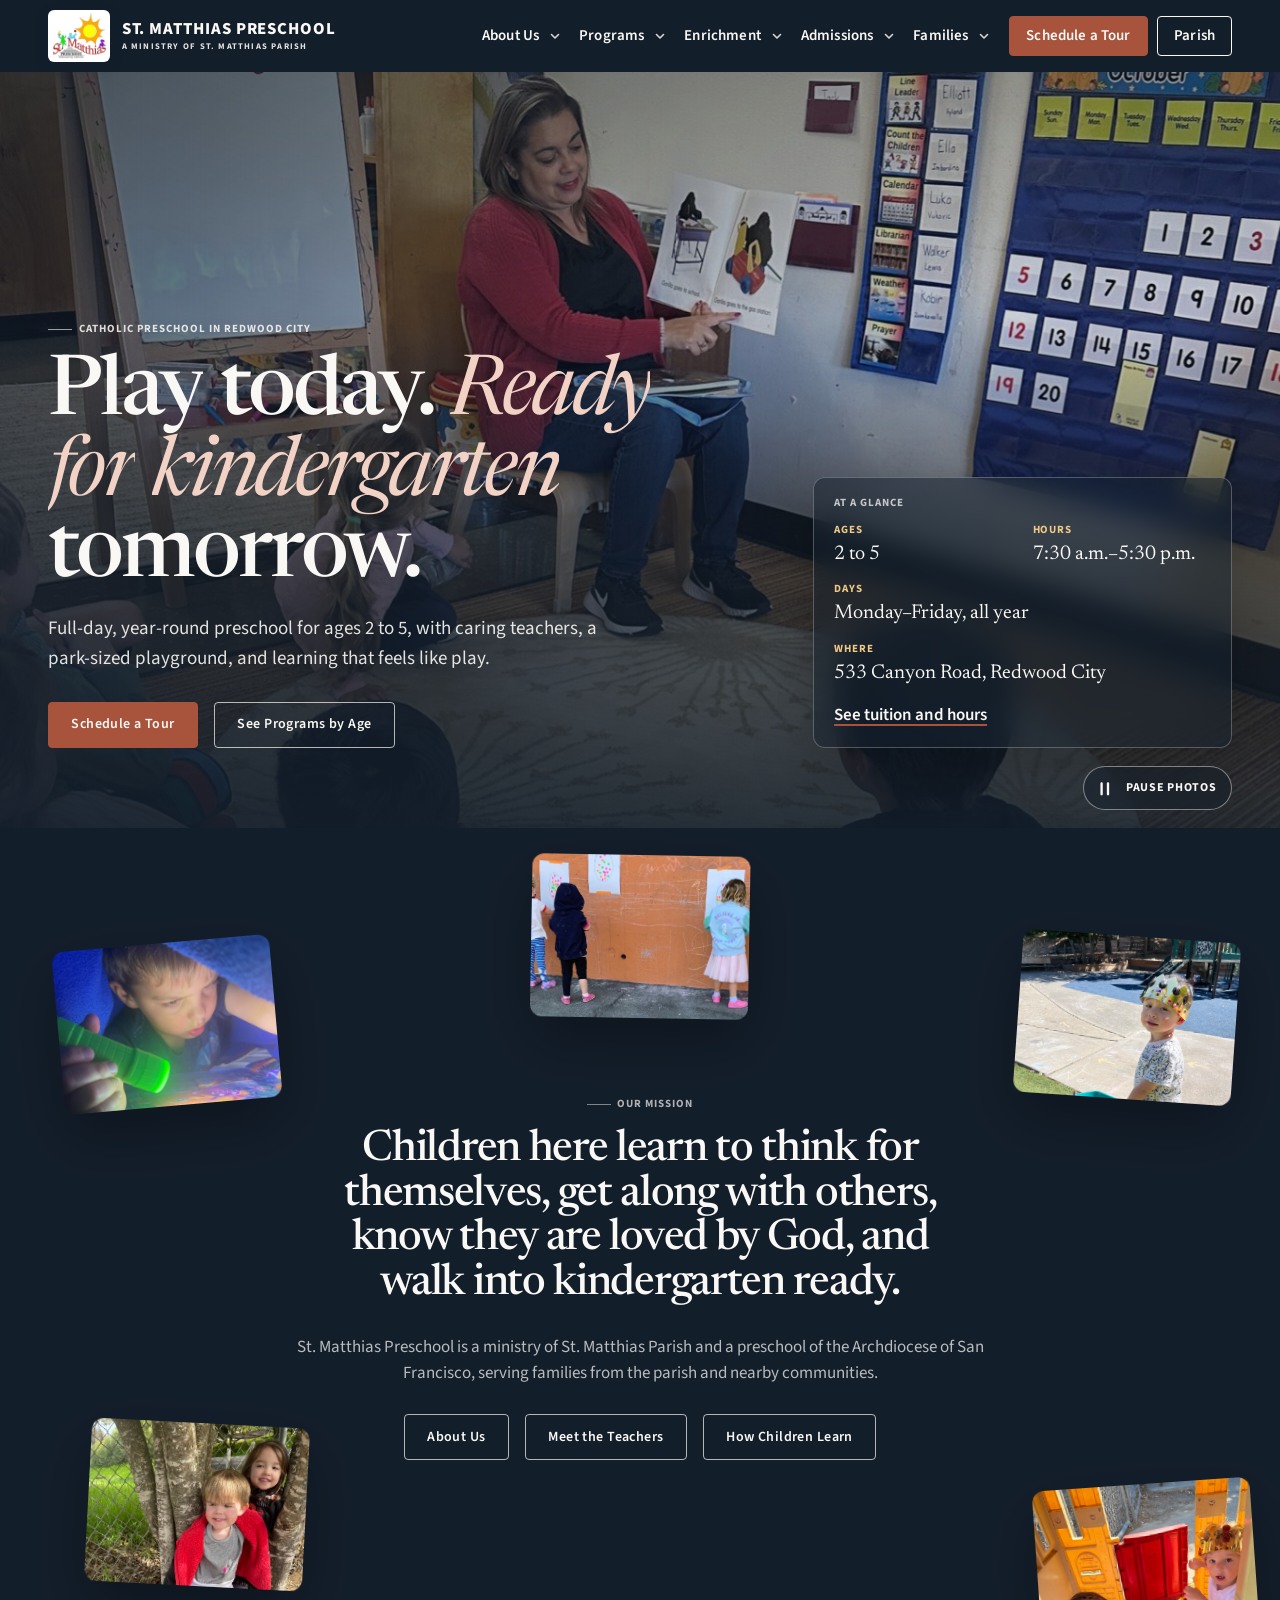
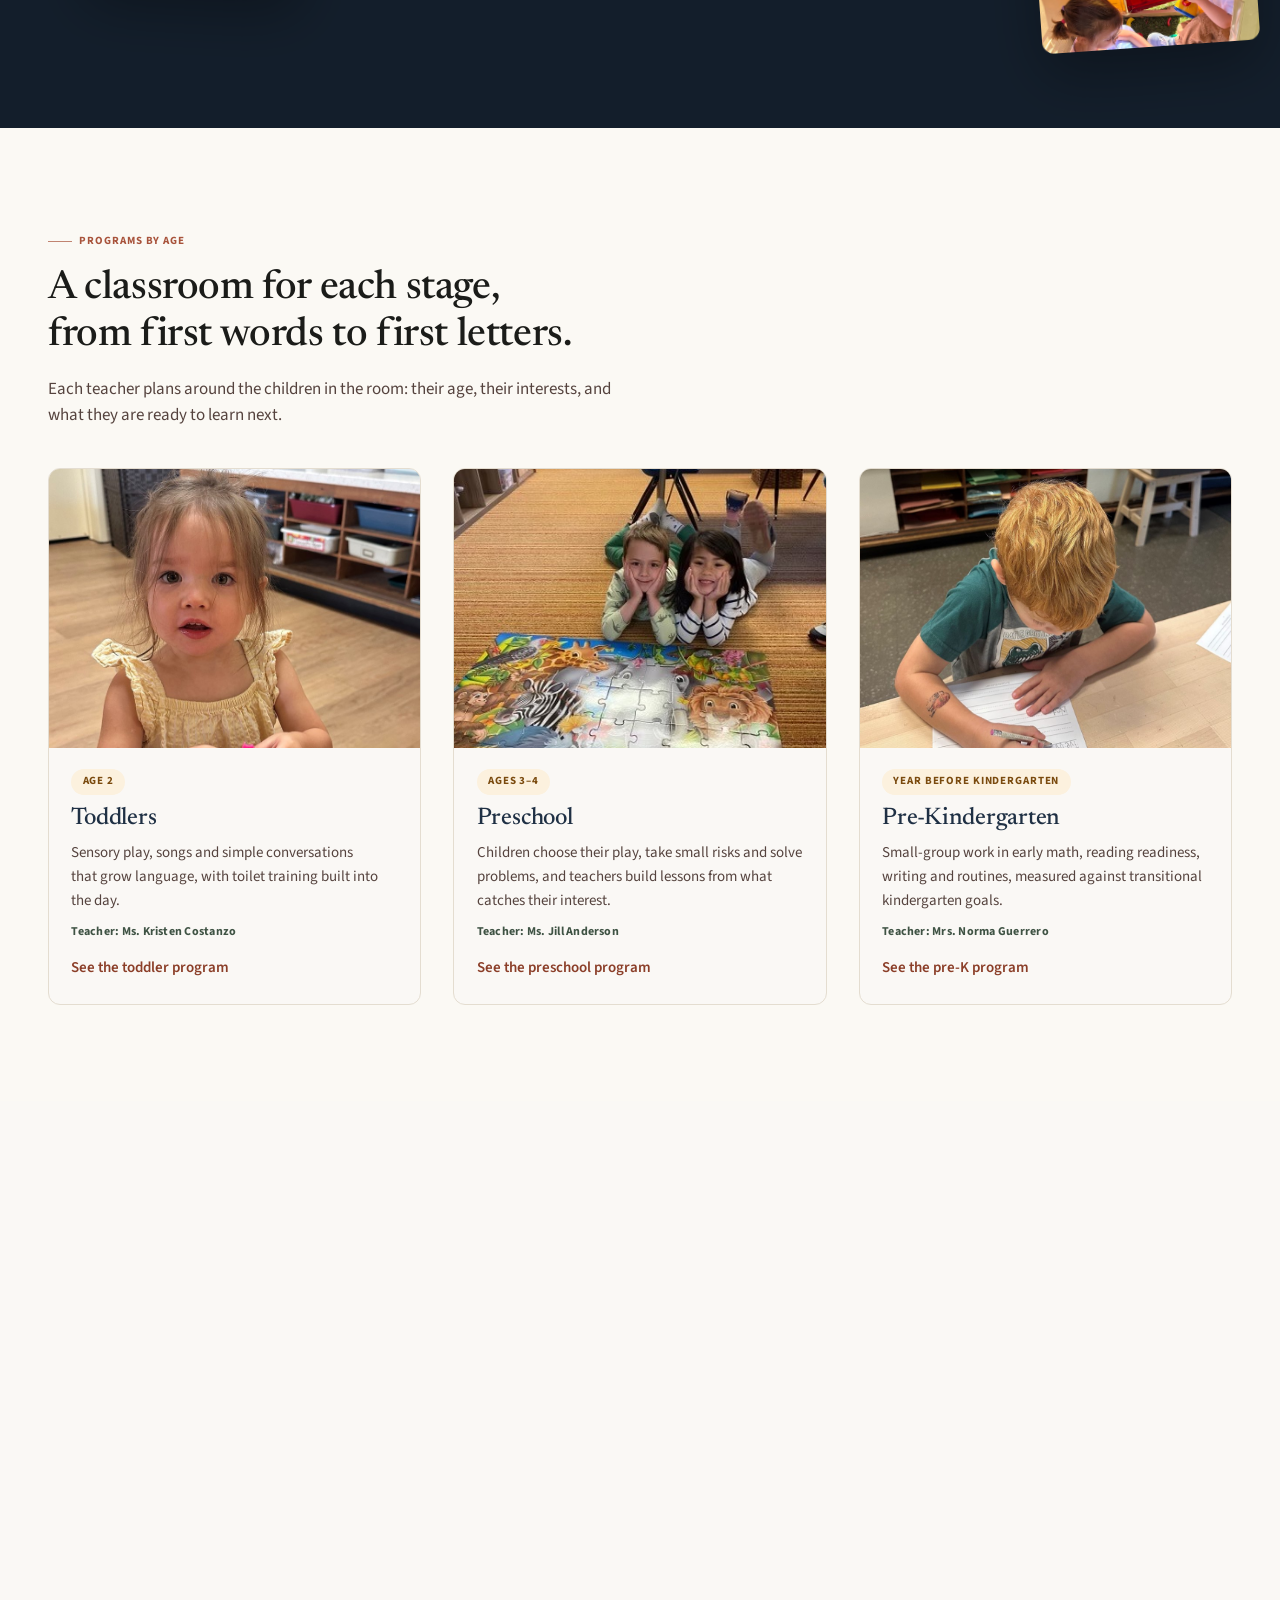
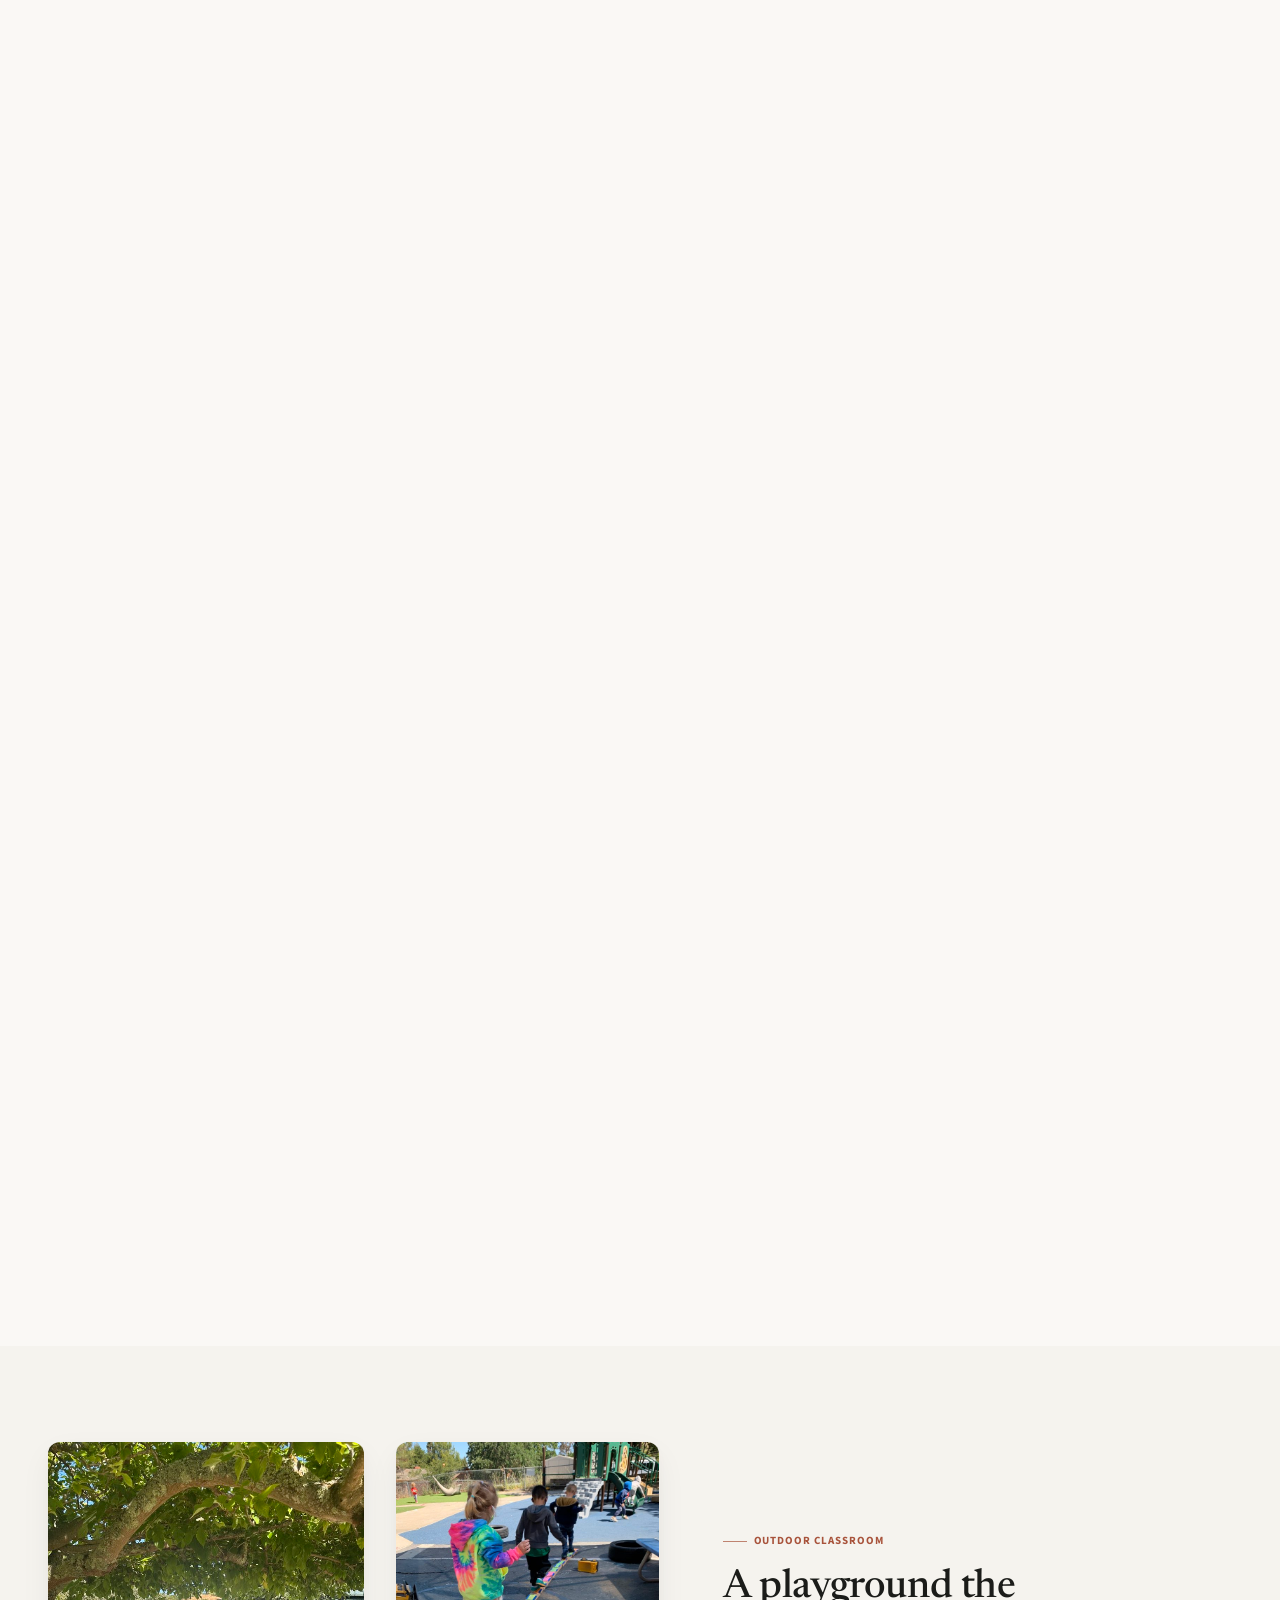
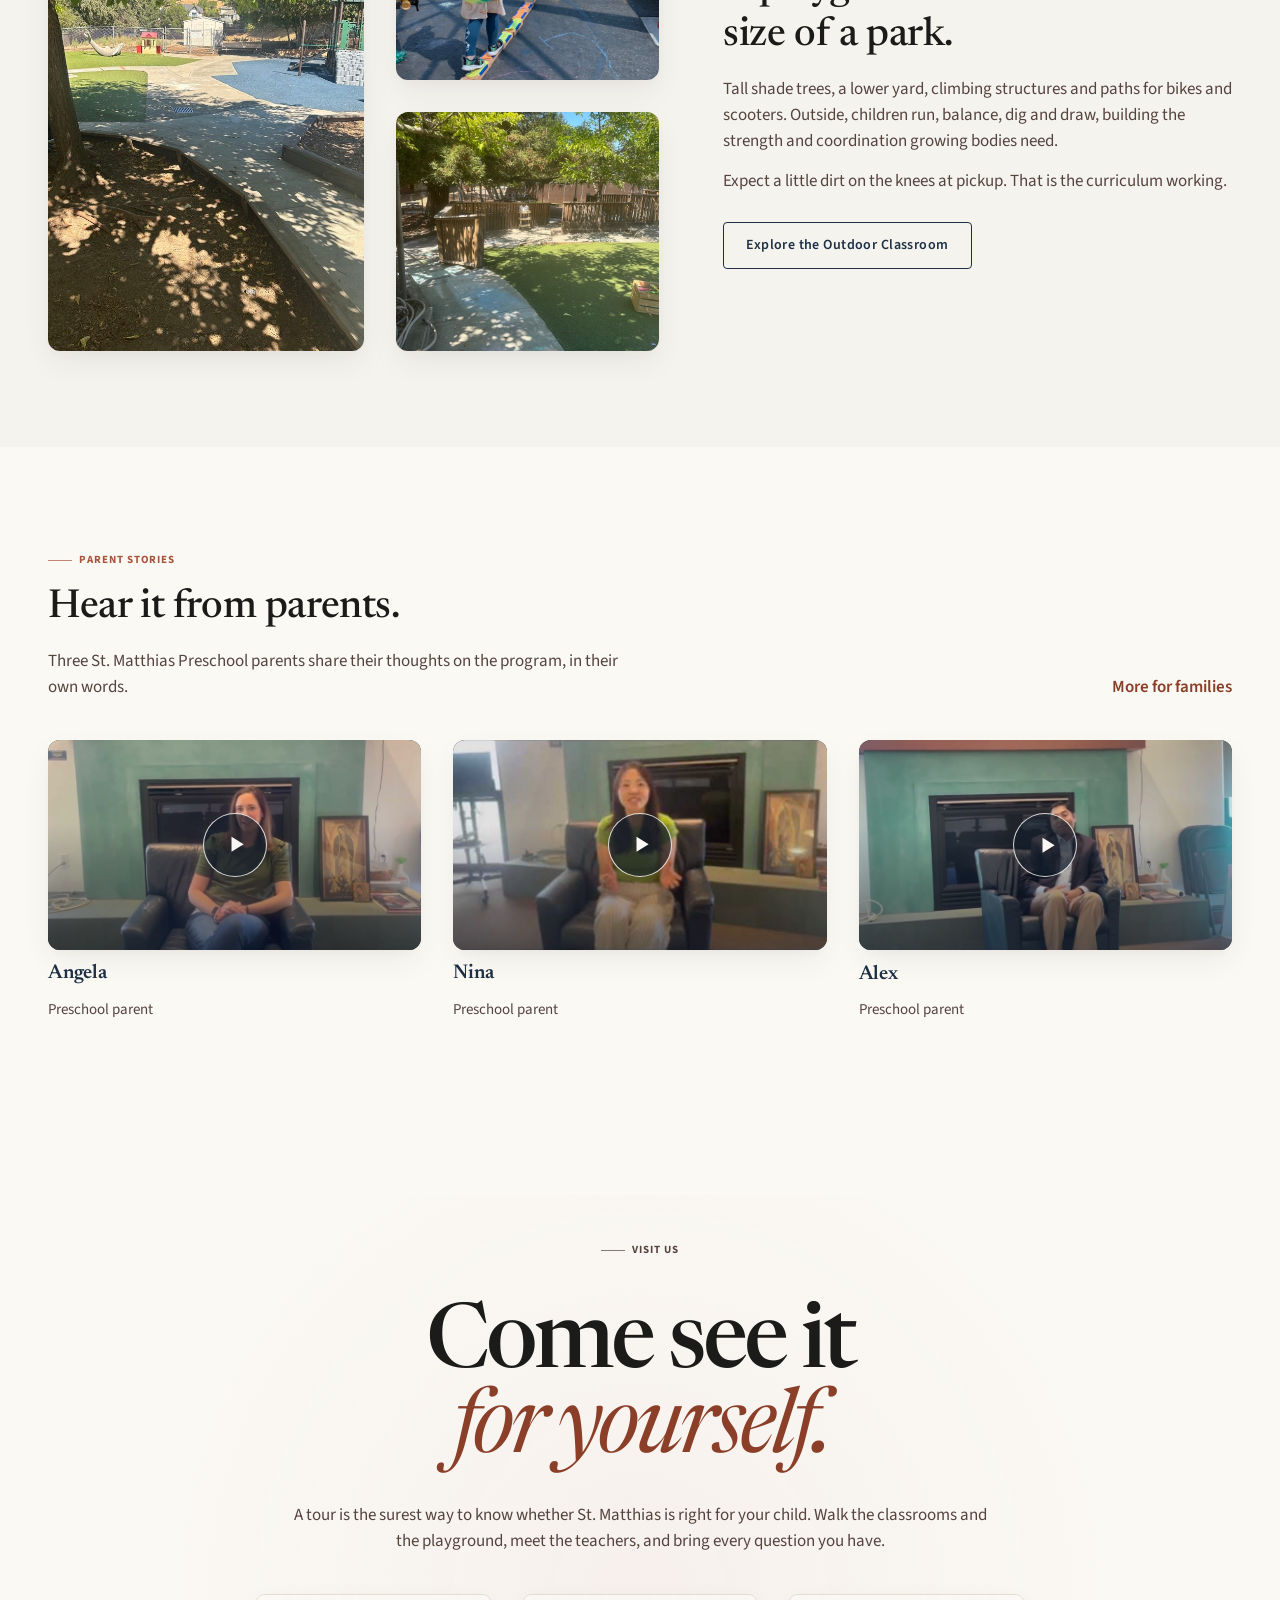
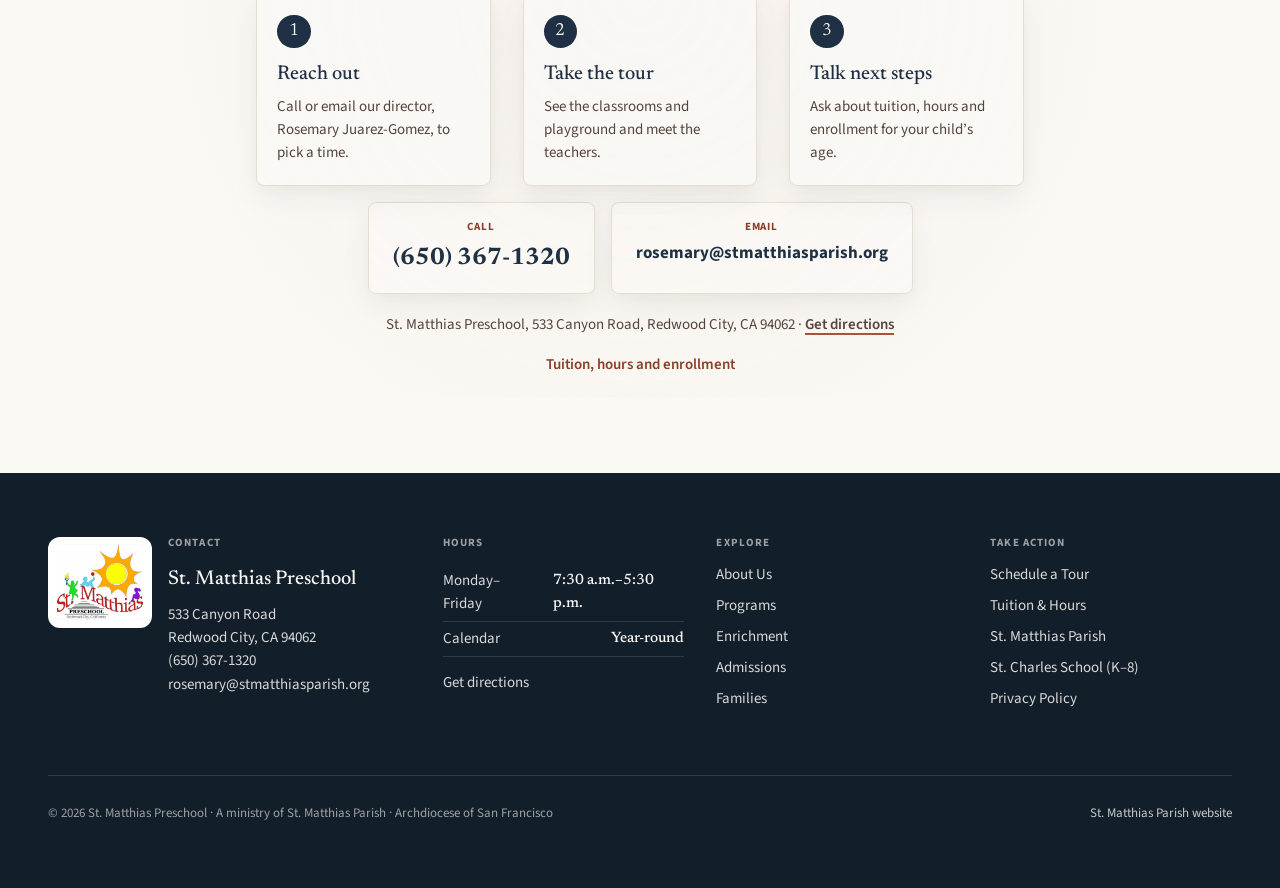
==== index.html @ 5197e292 "Build St. Matthias Preschool website on the parish foundation - Seven pages (Home, About Us, Program" ====
<!DOCTYPE html>
<html lang="en">
<head>
  <meta charset="utf-8">
  <meta name="viewport" content="width=device-width, initial-scale=1">
  <title>St. Matthias Preschool | Catholic Preschool for Ages 2–5 in Redwood City</title>
  <meta name="description" content="A full-day, year-round Catholic preschool for ages 2 to 5 in Redwood City. Play-based learning, a park-like playground, music, STEM, Spanish and gardening. Open Monday–Friday, 7:30 a.m.–5:30 p.m. Schedule a tour.">
  <meta property="og:title" content="St. Matthias Preschool, Redwood City">
  <meta property="og:description" content="Full-day, year-round Catholic preschool for ages 2 to 5, with a park-sized playground and learning that feels like play.">
  <meta property="og:image" content="/images/photos/hero-circle-time.jpg">
  <meta name="theme-color" content="#1F3044">
  <link rel="icon" href="/images/favicon.png" type="image/png">
  <link rel="apple-touch-icon" href="/images/favicon.png">
  <link rel="preconnect" href="https://fonts.googleapis.com">
  <link rel="preconnect" href="https://fonts.gstatic.com" crossorigin>
  <link rel="stylesheet" href="https://fonts.googleapis.com/css2?family=Newsreader:ital,opsz,wght@0,6..72,400;0,6..72,500;0,6..72,600;1,6..72,400&family=Source+Sans+3:wght@400;600;700&display=swap">
  <link rel="stylesheet" href="/css/tokens.css">
  <link rel="stylesheet" href="/css/site.css">
  <link rel="stylesheet" href="/css/preschool.css">
  <link rel="preload" as="image" href="/images/photos/hero-circle-time.jpg">

  <script type="application/ld+json">
  {
    "@context": "https://schema.org",
    "@type": "Preschool",
    "name": "St. Matthias Preschool",
    "description": "A full-day, year-round Catholic early education program for children ages 2 to 5, a ministry of St. Matthias Parish in the Archdiocese of San Francisco.",
    "telephone": "+1-650-367-1320",
    "email": "rosemary@stmatthiasparish.org",
    "address": {
      "@type": "PostalAddress",
      "streetAddress": "533 Canyon Road",
      "addressLocality": "Redwood City",
      "addressRegion": "CA",
      "postalCode": "94062",
      "addressCountry": "US"
    },
    "openingHoursSpecification": [{
      "@type": "OpeningHoursSpecification",
      "dayOfWeek": ["Monday", "Tuesday", "Wednesday", "Thursday", "Friday"],
      "opens": "07:30",
      "closes": "17:30"
    }],
    "parentOrganization": {
      "@type": "Church",
      "name": "St. Matthias Catholic Church",
      "url": "https://www.stmatthiasparish.org/"
    }
  }
  </script>
</head>
<body>
  <a class="skip-link" href="#main">Skip to content</a>

<!-- build:header -->
<header class="site-header">
  <div class="container header-inner">
    <a class="brand" href="/" aria-label="St. Matthias Preschool home" data-load style="--d:0ms">
      <img class="brand-mark brand-logo" src="/images/logo-preschool-sm.jpg" width="240" height="203" alt="">
      <span class="brand-text"><span class="brand-name">St. Matthias Preschool</span><span class="brand-tag">A ministry of St. Matthias Parish</span></span>
    </a>
    <nav class="nav-primary" aria-label="Primary" data-load style="--d:120ms">
      <ul class="nav-list">
        <li class="nav-item has-sub"><a class="nav-link" href="/about/">About Us</a><button class="sub-toggle" type="button" aria-expanded="false" aria-controls="sub-about"><span class="visually-hidden">About Us menu</span><svg class="chev" viewBox="0 0 12 12" width="12" height="12" aria-hidden="true" focusable="false"><path d="M2.5 4.5 6 8l3.5-3.5" fill="none" stroke="currentColor" stroke-width="1.6" stroke-linecap="round" stroke-linejoin="round"/></svg></button><ul class="subnav" id="sub-about"><li><a href="/about/#mission">Mission &amp; Approach</a></li><li><a href="/about/#director">Welcome from the Director</a></li><li><a href="/about/#teachers">Teachers &amp; Staff</a></li><li><a href="/about/#parish">Part of St. Matthias Parish</a></li><li><a href="/about/#contact">Contact Us</a></li></ul></li>
        <li class="nav-item has-sub"><a class="nav-link" href="/programs/">Programs</a><button class="sub-toggle" type="button" aria-expanded="false" aria-controls="sub-programs"><span class="visually-hidden">Programs menu</span><svg class="chev" viewBox="0 0 12 12" width="12" height="12" aria-hidden="true" focusable="false"><path d="M2.5 4.5 6 8l3.5-3.5" fill="none" stroke="currentColor" stroke-width="1.6" stroke-linecap="round" stroke-linejoin="round"/></svg></button><ul class="subnav" id="sub-programs"><li><a href="/programs/#approach">How Children Learn Here</a></li><li><a href="/programs/#toddlers">Toddlers, Age 2</a></li><li><a href="/programs/#preschool">Preschool, Ages 3–4</a></li><li><a href="/programs/#pre-k">Pre-Kindergarten</a></li><li><a href="/programs/#toilet-training">Toilet Training</a></li><li><a href="/programs/#outdoors">Outdoor Classroom</a></li></ul></li>
        <li class="nav-item has-sub"><a class="nav-link" href="/enrichment/">Enrichment</a><button class="sub-toggle" type="button" aria-expanded="false" aria-controls="sub-enrichment"><span class="visually-hidden">Enrichment menu</span><svg class="chev" viewBox="0 0 12 12" width="12" height="12" aria-hidden="true" focusable="false"><path d="M2.5 4.5 6 8l3.5-3.5" fill="none" stroke="currentColor" stroke-width="1.6" stroke-linecap="round" stroke-linejoin="round"/></svg></button><ul class="subnav" id="sub-enrichment"><li><a href="/enrichment/#music-movement">Music &amp; Movement</a></li><li><a href="/enrichment/#stem">STEM with Bricks 4 Kidz</a></li><li><a href="/enrichment/#spanish">Spanish</a></li><li><a href="/enrichment/#gardening">Gardening</a></li><li><a href="/enrichment/#faith">Faith &amp; Values</a></li></ul></li>
        <li class="nav-item has-sub"><a class="nav-link" href="/admissions/">Admissions</a><button class="sub-toggle" type="button" aria-expanded="false" aria-controls="sub-admissions"><span class="visually-hidden">Admissions menu</span><svg class="chev" viewBox="0 0 12 12" width="12" height="12" aria-hidden="true" focusable="false"><path d="M2.5 4.5 6 8l3.5-3.5" fill="none" stroke="currentColor" stroke-width="1.6" stroke-linecap="round" stroke-linejoin="round"/></svg></button><ul class="subnav" id="sub-admissions"><li><a href="/admissions/#tour">Schedule a Tour</a></li><li><a href="/admissions/#tuition">Tuition &amp; Hours</a></li><li><a href="/admissions/#enroll">How to Enroll</a></li><li><a href="/admissions/#faq">Questions Parents Ask</a></li><li><a href="/admissions/#after-preschool">After Preschool</a></li></ul></li>
        <li class="nav-item has-sub"><a class="nav-link" href="/families/">Families</a><button class="sub-toggle" type="button" aria-expanded="false" aria-controls="sub-families"><span class="visually-hidden">Families menu</span><svg class="chev" viewBox="0 0 12 12" width="12" height="12" aria-hidden="true" focusable="false"><path d="M2.5 4.5 6 8l3.5-3.5" fill="none" stroke="currentColor" stroke-width="1.6" stroke-linecap="round" stroke-linejoin="round"/></svg></button><ul class="subnav" id="sub-families"><li><a href="/families/#stories">Parent Stories</a></li><li><a href="/families/#staying-in-touch">Staying in Touch</a></li><li><a href="/families/#events">Family Events</a></li><li><a href="/families/#workshops">Parent Workshops</a></li></ul></li>
        <li class="nav-item nav-item-external nav-item-cta"><a class="nav-link nav-external" href="/admissions/#tour">Schedule a Tour</a></li>
        <li class="nav-item nav-item-external nav-item-parish"><a class="nav-link nav-external" href="https://www.stmatthiasparish.org/" target="_blank" rel="noopener"><span class="nav-long">St. Matthias&nbsp;</span>Parish<span class="visually-hidden"> (opens in a new tab)</span></a></li>
      </ul>
    </nav>
    <div class="header-actions" data-load style="--d:120ms">
      <a class="header-cta" href="/admissions/#tour">Schedule a Tour</a>
      <button class="nav-toggle" type="button" aria-expanded="false" aria-controls="drawer" aria-label="Open menu">
        <span></span><span></span><span></span>
      </button>
    </div>
  </div>
</header>

<div class="drawer" id="drawer" aria-hidden="true">
  <div class="drawer-scrim"></div>
  <div class="drawer-panel" role="dialog" aria-modal="true" aria-label="Menu">
    <div class="drawer-top">
      <a class="drawer-title" href="/">St. Matthias Preschool</a>
      <button class="drawer-close" type="button" aria-label="Close menu">
        <svg width="20" height="20" viewBox="0 0 20 20" aria-hidden="true"><path d="M4 4l12 12M16 4L4 16" stroke="currentColor" stroke-width="2" stroke-linecap="round"/></svg>
      </button>
    </div>
    <a class="btn btn-primary drawer-cta" href="/admissions/#tour">Schedule a Tour</a>
    <nav class="drawer-nav" aria-label="Mobile">
      <ul>
        <li class="drawer-item"><div class="drawer-row"><a href="/about/">About Us</a><button class="drawer-sub-toggle" type="button" aria-expanded="false" aria-controls="dsub-about"><span class="visually-hidden">Show About Us links</span><svg class="chev" viewBox="0 0 12 12" width="12" height="12" aria-hidden="true" focusable="false"><path d="M2.5 4.5 6 8l3.5-3.5" fill="none" stroke="currentColor" stroke-width="1.6" stroke-linecap="round" stroke-linejoin="round"/></svg></button></div><ul class="drawer-sub" id="dsub-about" hidden><li><a href="/about/#mission">Mission &amp; Approach</a></li><li><a href="/about/#director">Welcome from the Director</a></li><li><a href="/about/#teachers">Teachers &amp; Staff</a></li><li><a href="/about/#parish">Part of St. Matthias Parish</a></li><li><a href="/about/#contact">Contact Us</a></li></ul></li>
        <li class="drawer-item"><div class="drawer-row"><a href="/programs/">Programs</a><button class="drawer-sub-toggle" type="button" aria-expanded="false" aria-controls="dsub-programs"><span class="visually-hidden">Show Programs links</span><svg class="chev" viewBox="0 0 12 12" width="12" height="12" aria-hidden="true" focusable="false"><path d="M2.5 4.5 6 8l3.5-3.5" fill="none" stroke="currentColor" stroke-width="1.6" stroke-linecap="round" stroke-linejoin="round"/></svg></button></div><ul class="drawer-sub" id="dsub-programs" hidden><li><a href="/programs/#approach">How Children Learn Here</a></li><li><a href="/programs/#toddlers">Toddlers, Age 2</a></li><li><a href="/programs/#preschool">Preschool, Ages 3–4</a></li><li><a href="/programs/#pre-k">Pre-Kindergarten</a></li><li><a href="/programs/#toilet-training">Toilet Training</a></li><li><a href="/programs/#outdoors">Outdoor Classroom</a></li></ul></li>
        <li class="drawer-item"><div class="drawer-row"><a href="/enrichment/">Enrichment</a><button class="drawer-sub-toggle" type="button" aria-expanded="false" aria-controls="dsub-enrichment"><span class="visually-hidden">Show Enrichment links</span><svg class="chev" viewBox="0 0 12 12" width="12" height="12" aria-hidden="true" focusable="false"><path d="M2.5 4.5 6 8l3.5-3.5" fill="none" stroke="currentColor" stroke-width="1.6" stroke-linecap="round" stroke-linejoin="round"/></svg></button></div><ul class="drawer-sub" id="dsub-enrichment" hidden><li><a href="/enrichment/#music-movement">Music &amp; Movement</a></li><li><a href="/enrichment/#stem">STEM with Bricks 4 Kidz</a></li><li><a href="/enrichment/#spanish">Spanish</a></li><li><a href="/enrichment/#gardening">Gardening</a></li><li><a href="/enrichment/#faith">Faith &amp; Values</a></li></ul></li>
        <li class="drawer-item"><div class="drawer-row"><a href="/admissions/">Admissions</a><button class="drawer-sub-toggle" type="button" aria-expanded="false" aria-controls="dsub-admissions"><span class="visually-hidden">Show Admissions links</span><svg class="chev" viewBox="0 0 12 12" width="12" height="12" aria-hidden="true" focusable="false"><path d="M2.5 4.5 6 8l3.5-3.5" fill="none" stroke="currentColor" stroke-width="1.6" stroke-linecap="round" stroke-linejoin="round"/></svg></button></div><ul class="drawer-sub" id="dsub-admissions" hidden><li><a href="/admissions/#tour">Schedule a Tour</a></li><li><a href="/admissions/#tuition">Tuition &amp; Hours</a></li><li><a href="/admissions/#enroll">How to Enroll</a></li><li><a href="/admissions/#faq">Questions Parents Ask</a></li><li><a href="/admissions/#after-preschool">After Preschool</a></li></ul></li>
        <li class="drawer-item"><div class="drawer-row"><a href="/families/">Families</a><button class="drawer-sub-toggle" type="button" aria-expanded="false" aria-controls="dsub-families"><span class="visually-hidden">Show Families links</span><svg class="chev" viewBox="0 0 12 12" width="12" height="12" aria-hidden="true" focusable="false"><path d="M2.5 4.5 6 8l3.5-3.5" fill="none" stroke="currentColor" stroke-width="1.6" stroke-linecap="round" stroke-linejoin="round"/></svg></button></div><ul class="drawer-sub" id="dsub-families" hidden><li><a href="/families/#stories">Parent Stories</a></li><li><a href="/families/#staying-in-touch">Staying in Touch</a></li><li><a href="/families/#events">Family Events</a></li><li><a href="/families/#workshops">Parent Workshops</a></li></ul></li>
        <li class="drawer-item drawer-item-external"><div class="drawer-row"><a href="https://www.stmatthiasparish.org/" target="_blank" rel="noopener">St. Matthias Parish<span class="visually-hidden"> (opens in a new tab)</span></a></div></li>
      </ul>
    </nav>
    <div class="drawer-meta">
      <strong>Open year-round</strong>
      <div class="pills"><span class="pill"><span class="pill-day">Monday–Friday</span><span class="pill-time">7:30 a.m.–5:30 p.m.</span></span></div>
      <address>533 Canyon Road<br>Redwood City, CA 94062<br><a href="tel:+16503671320">(650) 367-1320</a></address>
    </div>
  </div>
</div>
<!-- /build:header -->

  <main id="main">

    <!-- 1. Hero: one headline, two actions, the core facts -->
    <section class="home-hero" data-hero-rotator aria-labelledby="home-title">
      <div class="home-hero-media">
        <figure class="home-hero-slide is-active" data-hero-slide style="--focus: 55% 0%">
          <img src="/images/photos/hero-circle-time.jpg" width="1440" height="1329" alt="A teacher reads a picture book to children gathered on a classroom rug." fetchpriority="high">
        </figure>
        <figure class="home-hero-slide" data-hero-slide aria-hidden="true" style="--focus: 25% 0%">
          <img src="/images/photos/hero-music.jpg" width="1379" height="1440" alt="Ms. Julie plays guitar for a circle of children during Music and Movement." loading="lazy">
        </figure>
        <figure class="home-hero-slide" data-hero-slide aria-hidden="true" style="--focus: 58% 0%">
          <img src="/images/photos/hero-bike-day.jpg" width="1440" height="1322" alt="Children in helmets wait with their bikes and scooters on Bike Day." loading="lazy">
        </figure>
      </div>

      <div class="container home-hero-inner">
        <div>
          <p class="overline" data-load style="--d:200ms">Catholic preschool in Redwood City</p>
          <h1 id="home-title" data-split style="--d:320ms">Play today. <em>Ready for kindergarten</em> tomorrow.</h1>
          <p class="lede" data-load style="--d:760ms">Full-day, year-round preschool for ages 2 to 5, with caring teachers, a park-sized playground, and learning that feels like play.</p>
          <div class="btn-row" data-load style="--d:900ms">
            <a class="btn btn-primary" href="/admissions/#tour">Schedule a Tour</a>
            <a class="btn btn-ghost" href="/programs/">See Programs by Age</a>
          </div>
        </div>
        <aside class="hero-facts" aria-labelledby="facts-title" data-load style="--d:1050ms">
          <h2 id="facts-title">At a glance</h2>
          <dl>
            <div><dt>Ages</dt><dd>2 to 5</dd></div>
            <div><dt>Hours</dt><dd class="nowrap">7:30 a.m.–5:30 p.m.</dd></div>
            <div class="wide"><dt>Days</dt><dd>Monday–Friday, all year</dd></div>
            <div class="wide"><dt>Where</dt><dd>533 Canyon Road, Redwood City</dd></div>
          </dl>
          <a class="link-arrow" href="/admissions/#tuition">See tuition and hours</a>
        </aside>
      </div>

      <button class="hero-toggle" type="button" data-hero-toggle aria-pressed="false">
        <svg class="icon-pause" viewBox="0 0 24 24" aria-hidden="true"><path d="M9 7v10M15 7v10" stroke="currentColor" stroke-width="2.2" stroke-linecap="round"/></svg>
        <svg class="icon-play" viewBox="0 0 24 24" aria-hidden="true"><path d="M9 7l8 5-8 5z" fill="currentColor"/></svg>
        <span data-hero-toggle-label>Pause photos</span>
      </button>
    </section>

    <!-- 2. Mission: the parish word-light band, with preschool photos -->
    <section class="mission-scroll on-dark" id="mission" data-word-light aria-labelledby="mission-title">
      <div class="mission-sticky">
        <div class="mission-images">
          <img class="mission-image mi-1" src="/images/photos/flashlight-reading.jpg" width="1000" height="929" alt="A boy reads a picture book by flashlight under a blanket." loading="lazy" style="object-position: 50% 0%">
          <img class="mission-image mi-5" src="/images/photos/chalk-wall.jpg" width="1000" height="607" alt="Children draw with chalk on an outdoor wall." loading="lazy">
          <img class="mission-image mi-4" src="/images/photos/playhouse.jpg" width="750" height="1000" alt="Two children in dress-up crowns play inside a playhouse." loading="lazy" style="object-position: 50% 10%">
          <img class="mission-image mi-3" src="/images/photos/tree-friends.jpg" width="750" height="1000" alt="Two children smile from between the trunks of a tree on the playground." loading="lazy" style="object-position: 50% 10%">
          <img class="mission-image mi-2" src="/images/photos/wheelbarrow.jpg" width="750" height="1000" alt="A boy in a paper crown pushes a toy wheelbarrow across the playground." loading="lazy" style="object-position: 50% 10%">
        </div>
        <div class="container mission-copy">
          <p class="overline">Our mission</p>
          <h2 id="mission-title">Children here learn to think for themselves, get along with others, know they are loved by God, and walk into kindergarten ready.</h2>
          <p class="mission-support">St. Matthias Preschool is a ministry of St. Matthias Parish and a preschool of the Archdiocese of San Francisco, serving families from the parish and nearby communities.</p>
          <div class="mission-links">
            <a class="btn btn-ghost" href="/about/">About Us</a>
            <a class="btn btn-ghost" href="/about/#teachers">Meet the Teachers</a>
            <a class="btn btn-ghost" href="/programs/#approach">How Children Learn</a>
          </div>
        </div>
      </div>
    </section>

    <!-- 3. Programs by age -->
    <section class="section" id="programs" aria-labelledby="programs-title">
      <div class="container">
        <div class="section-head" data-reveal>
          <p class="overline">Programs by age</p>
          <h2 class="h-xl" id="programs-title">A classroom for each stage, from first words to first letters.</h2>
          <p class="copy">Each teacher plans around the children in the room: their age, their interests, and what they are ready to learn next.</p>
        </div>
        <div class="age-grid" data-reveal-stagger>
          <article class="age-card">
            <div class="age-card-media"><img src="/images/photos/play-dough.jpg" width="853" height="1000" alt="A toddler shapes pink play dough at a classroom table." loading="lazy" style="--focus: 50% 0%"></div>
            <div class="age-card-body">
              <span class="age-badge">Age 2</span>
              <h3><a class="card-link" href="/programs/#toddlers">Toddlers</a></h3>
              <p>Sensory play, songs and simple conversations that grow language, with toilet training built into the day.</p>
              <p class="meta">Teacher: Ms. Kristen Costanzo</p>
              <span class="cue" aria-hidden="true">See the toddler program</span>
            </div>
          </article>
          <article class="age-card">
            <div class="age-card-media"><img src="/images/photos/floor-puzzle.jpg" width="405" height="540" alt="Two children rest their chins in their hands behind the jungle floor puzzle they finished." loading="lazy" style="--focus: 50% 25%"></div>
            <div class="age-card-body">
              <span class="age-badge">Ages 3–4</span>
              <h3><a class="card-link" href="/programs/#preschool">Preschool</a></h3>
              <p>Children choose their play, take small risks and solve problems, and teachers build lessons from what catches their interest.</p>
              <p class="meta">Teacher: Ms. Jill Anderson</p>
              <span class="cue" aria-hidden="true">See the preschool program</span>
            </div>
          </article>
          <article class="age-card">
            <div class="age-card-media"><img src="/images/photos/writing-letters.jpg" width="1000" height="832" alt="A pre-kindergartner traces letters on a handwriting sheet." loading="lazy" style="--focus: 50% 0%"></div>
            <div class="age-card-body">
              <span class="age-badge">Year before kindergarten</span>
              <h3><a class="card-link" href="/programs/#pre-k">Pre-Kindergarten</a></h3>
              <p>Small-group work in early math, reading readiness, writing and routines, measured against transitional kindergarten goals.</p>
              <p class="meta">Teacher: Mrs. Norma Guerrero</p>
              <span class="cue" aria-hidden="true">See the pre-K program</span>
            </div>
          </article>
        </div>
      </div>
    </section>

    <!-- 4. Enrichment: the parish poster fan, five cards -->
    <section class="events-scroll" id="enrichment" data-fan aria-labelledby="enrichment-title">
      <div class="events-sticky">
        <div class="container events-intro">
          <p class="overline">Enrichment</p>
          <h2 class="h-xl" id="enrichment-title">More than the basics: music, STEM, Spanish, gardening and faith.</h2>
          <a class="btn btn-secondary" href="/enrichment/">Explore Enrichment</a>
        </div>
        <div class="event-stack">
          <article class="event-poster ep-1">
            <img class="card-media" src="/images/photos/rhythm-sticks.jpg" width="439" height="450" alt="Children march with colored rhythm sticks during Music and Movement." loading="lazy" style="--focus: 50% 0%">
            <div class="poster-body">
              <span class="poster-label">With Ms. Julie</span>
              <h3>Music &amp; Movement</h3>
              <p>A certified music teacher leads songs, rhythm sticks and dancing that build coordination, memory and language.</p>
              <a class="poster-action" href="/enrichment/#music-movement">About Music &amp; Movement</a>
            </div>
          </article>
          <article class="event-poster ep-2">
            <img class="card-media" src="/images/photos/patterning.jpg" width="750" height="1000" alt="A boy lines up colored building bricks in a repeating pattern." loading="lazy" style="--focus: 50% 5%">
            <div class="poster-body">
              <span class="poster-label">With Bricks 4 Kidz</span>
              <h3>STEM</h3>
              <p>Monthly on-site sessions where children build with LEGO bricks and solve problems by trial and error. Older children try robotics.</p>
              <a class="poster-action" href="/enrichment/#stem">About STEM</a>
            </div>
          </article>
          <article class="event-poster ep-3">
            <img class="card-media" src="/images/photos/reading-together.jpg" width="750" height="1000" alt="A teacher helps a girl look through a book at a classroom table." loading="lazy" style="--focus: 50% 15%">
            <div class="poster-body">
              <span class="poster-label">New words each month</span>
              <h3>Spanish</h3>
              <p>Five or six new Spanish words a month, tied to what the class is studying and practiced through circle time and games.</p>
              <a class="poster-action" href="/enrichment/#spanish">About Spanish</a>
            </div>
          </article>
          <article class="event-poster ep-4">
            <img class="card-media" src="/images/photos/gardening.jpg" width="750" height="1000" alt="Three children dig in a garden bed with small trowels." loading="lazy" style="--focus: 50% 15%">
            <div class="poster-body">
              <span class="poster-label">Hands in the soil</span>
              <h3>Gardening</h3>
              <p>Children dig, plant and care for their own garden while learning about nature, nutrition and their senses.</p>
              <a class="poster-action" href="/enrichment/#gardening">About Gardening</a>
            </div>
          </article>
          <article class="event-poster ep-5">
            <img class="card-media" src="/images/photos/rosary.jpg" width="524" height="1000" alt="A smiling girl holds up a large wooden rosary." loading="lazy" style="--focus: 50% 0%">
            <div class="poster-body">
              <span class="poster-label">Age-appropriate faith</span>
              <h3>Faith &amp; Values</h3>
              <p>Simple prayers and everyday lessons in caring, kindness, patience, respect and gratitude, rooted in the love of God.</p>
              <a class="poster-action" href="/enrichment/#faith">About Faith &amp; Values</a>
            </div>
          </article>
        </div>
      </div>
    </section>

    <!-- 5. Outdoor classroom -->
    <section class="section section-alt" id="outdoors" aria-labelledby="outdoors-title">
      <div class="container outdoor-grid">
        <div class="mosaic" data-reveal>
          <img src="/images/photos/playground-tree.jpg" width="750" height="1000" alt="A large shade tree arches over the preschool playground and play structure." loading="lazy">
          <img src="/images/photos/balance-beam.jpg" width="750" height="1000" alt="Children walk heel to toe along a line of blocks on the playground." loading="lazy" style="object-position: 50% 15%">
          <img src="/images/photos/lower-yard.jpg" width="750" height="1000" alt="Sun and shade fall across the lower yard of the playground." loading="lazy">
        </div>
        <div data-reveal style="--d:120ms">
          <p class="overline">Outdoor classroom</p>
          <h2 class="h-xl" id="outdoors-title">A playground the size of a park.</h2>
          <p class="copy">Tall shade trees, a lower yard, climbing structures and paths for bikes and scooters. Outside, children run, balance, dig and draw, building the strength and coordination growing bodies need.</p>
          <p class="copy">Expect a little dirt on the knees at pickup. That is the curriculum working.</p>
          <div class="btn-row"><a class="btn btn-secondary" href="/programs/#outdoors">Explore the Outdoor Classroom</a></div>
        </div>
      </div>
    </section>

    <!-- 6. Parent stories -->
    <section class="section" id="stories" aria-labelledby="stories-title">
      <div class="container">
        <div class="section-head-row" data-reveal>
          <div class="section-head">
            <p class="overline">Parent stories</p>
            <h2 class="h-xl" id="stories-title">Hear it from parents.</h2>
            <p class="copy">Three St. Matthias Preschool parents share their thoughts on the program, in their own words.</p>
          </div>
          <a class="link-arrow" href="/families/">More for families</a>
        </div>
        <div class="video-grid" data-reveal-stagger>
          <article class="video-card">
            <div class="video-frame">
              <a class="video-play" href="https://www.youtube.com/watch?v=DWMhUzbPrIU" data-video-id="DWMhUzbPrIU" data-video-title="Angela, St. Matthias Preschool parent" target="_blank" rel="noopener">
                <img src="/images/photos/video-angela.jpg" width="800" height="450" alt="" loading="lazy">
                <span class="video-play-icon"><svg viewBox="0 0 24 24" aria-hidden="true"><path d="M7 4l13 8-13 8z"/></svg></span>
                <span class="visually-hidden">Play video: Angela, St. Matthias Preschool parent</span>
              </a>
            </div>
            <h3>Angela</h3>
            <p>Preschool parent</p>
          </article>
          <article class="video-card">
            <div class="video-frame">
              <a class="video-play" href="https://www.youtube.com/watch?v=RUJsYhuzFjk" data-video-id="RUJsYhuzFjk" data-video-title="Nina, St. Matthias Preschool parent" target="_blank" rel="noopener">
                <img src="/images/photos/video-nina.jpg" width="800" height="600" alt="" loading="lazy">
                <span class="video-play-icon"><svg viewBox="0 0 24 24" aria-hidden="true"><path d="M7 4l13 8-13 8z"/></svg></span>
                <span class="visually-hidden">Play video: Nina, St. Matthias Preschool parent</span>
              </a>
            </div>
            <h3>Nina</h3>
            <p>Preschool parent</p>
          </article>
          <article class="video-card">
            <div class="video-frame">
              <a class="video-play" href="https://www.youtube.com/watch?v=g-rYgnQscmE" data-video-id="g-rYgnQscmE" data-video-title="Alex, St. Matthias Preschool parent" target="_blank" rel="noopener">
                <img src="/images/photos/video-alex.jpg" width="800" height="450" alt="" loading="lazy">
                <span class="video-play-icon"><svg viewBox="0 0 24 24" aria-hidden="true"><path d="M7 4l13 8-13 8z"/></svg></span>
                <span class="visually-hidden">Play video: Alex, St. Matthias Preschool parent</span>
              </a>
            </div>
            <h3>Alex</h3>
            <p>Preschool parent</p>
          </article>
        </div>
      </div>
    </section>

    <!-- 7. Visit: the parish "Join us" section, retold as a tour invitation -->
    <section class="sunday section" id="visit" aria-labelledby="visit-title">
      <div class="container sunday-inner" data-reveal>
        <p class="overline">Visit us</p>
        <h2 class="sunday-title" id="visit-title">Come see it <em>for yourself.</em></h2>
        <p>A tour is the surest way to know whether St. Matthias is right for your child. Walk the classrooms and the playground, meet the teachers, and bring every question you have.</p>
        <ol class="tour-steps">
          <li><strong>Reach out</strong><span>Call or email our director, Rosemary Juarez-Gomez, to pick a time.</span></li>
          <li><strong>Take the tour</strong><span>See the classrooms and playground and meet the teachers.</span></li>
          <li><strong>Talk next steps</strong><span>Ask about tuition, hours and enrollment for your child’s age.</span></li>
        </ol>
        <div class="sunday-times" aria-label="Ways to reach the preschool">
          <a href="tel:+16503671320"><span>Call</span><strong>(650) 367-1320</strong></a>
          <a href="mailto:rosemary@stmatthiasparish.org?subject=Preschool%20tour%20request"><span>Email</span><strong class="small">rosemary@stmatthiasparish.org</strong></a>
        </div>
        <p class="sunday-address">St. Matthias Preschool, 533 Canyon Road, Redwood City, CA 94062 &middot; <a href="https://www.google.com/maps/dir/?api=1&amp;destination=533+Canyon+Road,+Redwood+City,+CA+94062" target="_blank" rel="noopener">Get directions<span class="visually-hidden"> (opens in a new tab)</span></a></p>
        <p class="sunday-faq"><a class="link-arrow" href="/admissions/">Tuition, hours and enrollment</a></p>
      </div>
    </section>
  </main>

<!-- build:footer -->
<footer class="site-footer on-dark">
  <div class="container">
    <div class="footer-grid">
      <div class="footer-brand">
        <img class="footer-badge footer-logo" src="/images/logo-preschool.jpg" width="640" height="543" alt="St. Matthias Preschool logo" loading="lazy">
        <div>
          <h2>Contact</h2>
          <strong>St. Matthias Preschool</strong>
          <address>533 Canyon Road<br>Redwood City, CA 94062<br>
            <a href="tel:+16503671320">(650) 367-1320</a><br>
            <a href="mailto:rosemary@stmatthiasparish.org">rosemary@stmatthiasparish.org</a></address>
        </div>
      </div>
      <div>
        <h2>Hours</h2>
        <ul class="footer-times"><li><span>Monday–Friday</span><strong>7:30 a.m.–5:30 p.m.</strong></li><li><span>Calendar</span><strong>Year-round</strong></li></ul>
        <ul class="footer-links footer-links-tight">
          <li><a href="https://www.google.com/maps/dir/?api=1&amp;destination=533+Canyon+Road,+Redwood+City,+CA+94062" target="_blank" rel="noopener">Get directions<span class="visually-hidden"> (opens in a new tab)</span></a></li>
        </ul>
      </div>
      <div>
        <h2>Explore</h2>
        <ul class="footer-links"><li><a href="/about/">About Us</a></li><li><a href="/programs/">Programs</a></li><li><a href="/enrichment/">Enrichment</a></li><li><a href="/admissions/">Admissions</a></li><li><a href="/families/">Families</a></li></ul>
      </div>
      <div>
        <h2>Take Action</h2>
        <ul class="footer-links"><li><a href="/admissions/#tour">Schedule a Tour</a></li><li><a href="/admissions/#tuition">Tuition &amp; Hours</a></li><li><a href="https://www.stmatthiasparish.org/" target="_blank" rel="noopener">St. Matthias Parish<span class="visually-hidden"> (opens in a new tab)</span></a></li><li><a href="https://www.stcharlesschoolsc.org/" target="_blank" rel="noopener">St. Charles School (K–8)<span class="visually-hidden"> (opens in a new tab)</span></a></li><li><a href="/privacy/">Privacy Policy</a></li></ul>
      </div>
    </div>
    <div class="footer-bottom">
      <div class="footer-identity">
        <p>&copy; 2026 St. Matthias Preschool &middot; A ministry of St. Matthias Parish &middot; Archdiocese of San Francisco</p>
      </div>
      <p class="footer-social"><a href="https://www.stmatthiasparish.org/" target="_blank" rel="noopener">St. Matthias Parish website<span class="visually-hidden"> (opens in a new tab)</span></a></p>
    </div>
  </div>
</footer>
<!-- /build:footer -->

  <script src="/js/nav.js" defer></script>
  <script src="/js/preschool.js" defer></script>
</body>
</html>
---- css/tokens.css ----
/* ------------------------------------------------------------------
   St. Matthias Parish — design tokens
   Source of truth: docs/DESIGN.md ("Sanctuary Editorial")
   ------------------------------------------------------------------ */

:root {
  /* Palette */
  --surface: #fbf9f4;
  --surface-low: #f5f3ee;
  --surface-container: #f0eee9;
  --surface-high: #eae8e3;
  --surface-highest: #e4e2dd;
  --on-surface: #1b1c19;
  --on-surface-variant: #55433e;
  --inverse-surface: #30312e;
  --inverse-on-surface: #f2f1ec;
  --outline: #88726d;
  --outline-variant: #dbc1ba;

  --primary: #893c26;
  --primary-container: #a8533b;
  --on-primary: #ffffff;
  --secondary: #4f6076;
  --tertiary: #405947;
  --tertiary-container: #58715e;

  --terracotta: #A8533B;
  --terracotta-deep: #8B3E28;
  --terracotta-soft: #F4ECE9;
  --navy: #1F3044;
  --navy-deep: #131E2B;
  --navy-soft: #EAEFF5;
  --sage: #5A7360;
  --sage-moss: #3F5344;
  --sage-wash: #EDF2EE;
  --stone-linen: #EDE8DE;
  --stone-parchment: #FAF8F5;
  --parchment: #F7F5F0;
  --charcoal-ink: #1E1E1C;
  --warm-border: #E4DDD0;

  /* Type */
  --font-display: "Newsreader", "Iowan Old Style", Georgia, serif;
  --font-body: "Source Sans 3", "Source Sans Pro", "Helvetica Neue", Arial, sans-serif;

  --display-lg: clamp(2.375rem, 1.9rem + 2.1vw, 3.5rem);   /* 38 → 56 */
  --display-lh: 1.12;
  --headline-xl: clamp(1.875rem, 1.55rem + 1.2vw, 2.5rem); /* 30 → 40 */
  --headline-lg: clamp(1.625rem, 1.45rem + 0.6vw, 2rem);   /* 26 → 32 */
  --headline-md: 1.5rem;                                   /* 24 */
  --headline-sm: 1.25rem;                                  /* 20 */
  --body-xl: 1.1875rem;                                    /* 19/30 */
  --body-lg: 1.0625rem;                                    /* 17/26 */
  --body-md: 0.9375rem;                                    /* 15/24 */
  --body-sm: 0.8125rem;                                    /* 13/20 */
  --label-lg: 0.875rem;                                    /* 14/20 .04em */
  --label-md: 0.75rem;                                     /* 12/18 .05em */
  --label-sm: 0.6875rem;                                   /* 11/16 .06em */

  /* Shape */
  --r-sm: 0.125rem;
  --r: 0.25rem;
  --r-md: 0.375rem;
  --r-lg: 0.5rem;
  --r-xl: 0.75rem;
  --r-full: 9999px;

  /* Space */
  --gutter: 1rem;
  --margin: 1.25rem;
  --s-xs: 0.25rem;
  --s-sm: 0.5rem;
  --s-md: 1rem;
  --s-lg: 1.75rem;
  --s-xl: 2.5rem;
  --s-2xl: 4rem;
  --s-3xl: 6rem;

  --container: 1200px;
  --reading: 760px;

  /* Elevation */
  --shadow-float: 0 12px 32px -4px rgba(31, 48, 68, 0.08), 0 4px 12px -2px rgba(168, 83, 59, 0.04);
  --shadow-lift: 0 18px 40px -8px rgba(31, 48, 68, 0.14), 0 6px 16px -4px rgba(168, 83, 59, 0.06);

  /* Motion */
  --ease-out: cubic-bezier(0.22, 1, 0.36, 1);
  --ease-in-out: cubic-bezier(0.65, 0, 0.35, 1);
  --dur-fast: 200ms;
  --dur: 480ms;
  --dur-slow: 900ms;

  /* Component-level knobs (visual directions override these) */
  --section-pad: var(--s-2xl);
  --header-h: 4rem;
  --card-bg: var(--stone-parchment);
  --card-border: var(--warm-border);
  --card-radius: var(--r-lg);
  --overline-color: var(--terracotta);
  --pill-bg: var(--sage-wash);
  --pill-fg: var(--sage-moss);
  --band-bg: var(--navy);
  --band-fg: var(--stone-parchment);
  --hero-overlay-a: rgba(19, 30, 43, 0.62);
  --hero-overlay-b: rgba(19, 30, 43, 0.18);
  --tile-rot: 1;
  --tile-filter: none;
  --heading-weight: 500;
}

@media (min-width: 768px) {
  :root {
    --gutter: 1.5rem;
    --margin: 2rem;
    --section-pad: 5rem;
  }
}

@media (min-width: 1024px) {
  :root {
    --gutter: 2rem;
    --margin: 3rem;
    --section-pad: var(--s-3xl);
    --header-h: 4.5rem;
  }
}
---- css/site.css ----
/* ------------------------------------------------------------------
   St. Matthias Parish — homepage + navigation
   Depends on tokens.css. Concept build: homepage and nav only.
   ------------------------------------------------------------------ */

/* ===== Base ===== */
*,
*::before,
*::after { box-sizing: border-box; }

html {
  -webkit-text-size-adjust: 100%;
  scroll-padding-top: calc(var(--header-h) + 1rem);
}
@media (prefers-reduced-motion: no-preference) {
  html { scroll-behavior: smooth; }
}

body {
  margin: 0;
  background: var(--surface);
  color: var(--on-surface);
  font-family: var(--font-body);
  font-size: var(--body-lg);
  line-height: 1.53;
  -webkit-font-smoothing: antialiased;
  text-rendering: optimizeLegibility;
}

h1, h2, h3, h4 {
  margin: 0;
  font-family: var(--font-display);
  font-weight: var(--heading-weight);
  font-optical-sizing: auto;
  line-height: 1.15;
  letter-spacing: -0.01em;
  text-wrap: balance;
}
p { margin: 0; text-wrap: pretty; }
ul, ol { margin: 0; padding: 0; list-style: none; }
img, video, svg { display: block; max-width: 100%; }
img { height: auto; } /* width/height attributes only reserve space */
a { color: inherit; text-decoration-color: var(--terracotta); text-underline-offset: 4px; }
button { font: inherit; color: inherit; background: none; border: 0; padding: 0; cursor: pointer; }
address { font-style: normal; }
:focus-visible { outline: 2px solid var(--terracotta); outline-offset: 3px; border-radius: 2px; }

.visually-hidden {
  position: absolute !important;
  width: 1px; height: 1px;
  overflow: hidden;
  clip: rect(0 0 0 0);
  clip-path: inset(50%);
  white-space: nowrap;
}
[hidden] { display: none !important; }

.skip-link {
  position: fixed; top: .75rem; left: .75rem; z-index: 100;
  padding: .6rem 1rem;
  background: var(--navy); color: var(--stone-parchment);
  border-radius: var(--r);
  transform: translateY(-200%);
  transition: transform var(--dur-fast);
}
.skip-link:focus { transform: none; }

.container { width: min(100% - 2 * var(--margin), var(--container)); margin-inline: auto; }
.section { padding-block: var(--section-pad); }
.section-alt { background: var(--surface-low); }
.section-head { max-width: var(--reading); }

/* ===== Type ===== */
.overline {
  display: inline-flex; align-items: center; gap: .6em;
  margin-bottom: var(--s-md);
  font-family: var(--font-body);
  font-size: var(--label-sm); font-weight: 700;
  letter-spacing: .09em; text-transform: uppercase;
  color: var(--overline-color);
}
.overline::before { content: ""; width: 1.5rem; height: 1px; background: currentColor; opacity: .7; }
.display { font-size: var(--display-lg); line-height: var(--display-lh); }
.display em { font-style: italic; font-weight: 400; }
.h-xl { font-size: var(--headline-xl); line-height: 1.18; }
.h-lg { font-size: var(--headline-lg); line-height: 1.25; }
.h-md { font-size: var(--headline-md); line-height: 1.3; }
.lede { margin-top: var(--s-md); font-size: var(--body-xl); line-height: 1.58; color: var(--on-surface-variant); max-width: 38rem; }
.copy { margin-top: var(--s-md); color: var(--on-surface-variant); max-width: 36rem; }
.copy + .copy { margin-top: .9rem; }
.note { font-size: var(--body-sm); line-height: 1.55; color: var(--on-surface-variant); }

/* ===== Buttons and links ===== */
.btn {
  --btn-bg: transparent; --btn-fg: var(--navy); --btn-bd: var(--navy);
  display: inline-flex; align-items: center; justify-content: center; gap: .5rem;
  min-height: 2.9rem; padding: .7rem 1.4rem;
  border: 1.5px solid var(--btn-bd); border-radius: var(--btn-radius, var(--r));
  background: var(--btn-bg); color: var(--btn-fg);
  font-family: var(--font-body); font-size: var(--label-lg); font-weight: 600;
  letter-spacing: .03em; line-height: 1.2; text-decoration: none; white-space: nowrap;
  transition: background var(--dur-fast), color var(--dur-fast), border-color var(--dur-fast),
              transform var(--dur-fast), box-shadow var(--dur-fast);
}
.btn:hover { transform: translateY(-2px); box-shadow: var(--shadow-float); }
.btn:active { transform: none; }
.btn-primary { --btn-bg: var(--terracotta); --btn-fg: var(--stone-parchment); --btn-bd: var(--terracotta); }
.btn-primary:hover { --btn-bg: var(--terracotta-deep); --btn-bd: var(--terracotta-deep); }
.btn-secondary:hover { --btn-bg: var(--navy-soft); }
.btn-ghost { --btn-fg: var(--stone-parchment); --btn-bd: rgba(250, 248, 245, .7); }
.btn-ghost:hover { --btn-bg: rgba(250, 248, 245, .12); --btn-bd: var(--stone-parchment); }
.btn-sm { min-height: 2.5rem; padding: .5rem 1.05rem; font-size: var(--label-md); letter-spacing: .05em; }
.btn-row { display: flex; flex-wrap: wrap; align-items: center; gap: .75rem 1rem; margin-top: var(--s-lg); }

.link {
  font-weight: 600; text-decoration: underline;
  text-decoration-thickness: 1.5px; text-decoration-color: var(--terracotta); text-underline-offset: 4px;
  transition: color var(--dur-fast);
}
.link:hover { color: var(--terracotta-deep); }
.link-arrow {
  display: inline-flex; align-items: center; gap: .4em;
  font-weight: 600; color: var(--terracotta-deep); text-decoration: none;
}
.link-arrow:hover { text-decoration: underline; text-decoration-thickness: 1.5px; }

/* Mass-time pills */
.pills { display: flex; flex-wrap: wrap; gap: .75rem; }
.pill {
  display: inline-flex; flex-direction: column; gap: .15rem;
  padding: .8rem 1.15rem; border-radius: var(--r-md);
  background: var(--pill-bg); color: var(--pill-fg);
}
.pill-day { font-size: var(--label-sm); font-weight: 700; letter-spacing: .09em; text-transform: uppercase; opacity: .85; }
.pill-time { font-family: var(--font-display); font-size: var(--headline-md); font-weight: 500; line-height: 1.1; }

.live {
  display: inline-flex; align-items: center; gap: .5rem;
  font-size: var(--label-md); font-weight: 700; letter-spacing: .06em; text-transform: uppercase;
  color: var(--terracotta-deep); text-decoration: none;
}
.live::before {
  content: ""; width: .5rem; height: .5rem; border-radius: 50%; background: var(--terracotta);
  animation: pulse 2.4s ease-out infinite;
}
@keyframes pulse {
  0% { box-shadow: 0 0 0 0 rgba(168, 83, 59, .45); }
  70% { box-shadow: 0 0 0 8px rgba(168, 83, 59, 0); }
  100% { box-shadow: 0 0 0 0 rgba(168, 83, 59, 0); }
}

/* Cards */
.card {
  position: relative;
  display: flex; flex-direction: column; gap: .6rem;
  padding: var(--s-lg);
  background: var(--card-bg); border: 1px solid var(--card-border); border-radius: var(--card-radius);
  transition: transform var(--dur) var(--ease-out), box-shadow var(--dur) var(--ease-out), border-color var(--dur-fast);
}
.card:hover { transform: translateY(-3px); box-shadow: var(--shadow-float); border-color: var(--outline-variant); }
.card .eyebrow { font-size: var(--label-sm); font-weight: 700; letter-spacing: .09em; text-transform: uppercase; color: var(--overline-color); }
.card h3 { font-size: var(--headline-sm); font-weight: 600; line-height: 1.35; }
.card p { font-size: var(--body-md); line-height: 1.6; color: var(--on-surface-variant); }
.card .link-arrow { margin-top: auto; padding-top: .6rem; font-size: var(--body-md); }
.card-link::after { content: ""; position: absolute; inset: 0; border-radius: inherit; }

/* Marker for unverified content */
.needs-confirm {
  display: inline;
  padding: .1em .45em;
  font: 700 var(--label-sm) / 1.5 var(--font-body); letter-spacing: .04em;
  color: var(--terracotta-deep); background: var(--terracotta-soft);
  border: 1px dashed var(--terracotta); border-radius: var(--r-sm);
  -webkit-box-decoration-break: clone; box-decoration-break: clone;
}
.on-dark .needs-confirm { color: #F3D9CF; background: rgba(168, 83, 59, .22); border-color: rgba(243, 217, 207, .6); }

/* ===== Header ===== */
.site-header {
  position: fixed; top: 0; left: 0; right: 0; z-index: 50;
  height: var(--header-h);
  color: var(--stone-parchment);
  --nav-ink: var(--stone-parchment); --nav-line: var(--stone-parchment);
  transition: color var(--dur) var(--ease-out);
}
.site-header::before {
  content: ""; position: absolute; inset: 0;
  background: rgba(247, 245, 240, .92);
  -webkit-backdrop-filter: blur(10px); backdrop-filter: blur(10px);
  border-bottom: 1px solid var(--warm-border);
  opacity: 0; transition: opacity var(--dur) var(--ease-out);
}
.site-header.is-solid { color: var(--on-surface); --nav-ink: var(--on-surface); --nav-line: var(--terracotta); --brand-tag: var(--terracotta); }
.site-header.is-solid::before { opacity: 1; }
.header-inner { position: relative; display: flex; align-items: center; justify-content: space-between; gap: var(--s-lg); height: 100%; }

.brand { display: inline-flex; align-items: center; gap: .7rem; height: 2.86rem; color: inherit; text-decoration: none; }
.brand-mark {
  width: 2.86rem;
  height: 2.86rem;
  flex: none;
  object-fit: contain;
}
.brand-text { display: flex; flex-direction: column; justify-content: center; gap: .3rem; height: 2.6rem; }
.brand-name { font-family: var(--font-body); font-size: 1.05rem; font-weight: 800; line-height: 1; letter-spacing: .055em; text-transform: uppercase; white-space: nowrap; }
.brand-tag { font-size: .54rem; font-weight: 700; line-height: 1; letter-spacing: .14em; text-transform: uppercase; white-space: nowrap; color: var(--brand-tag, currentColor); opacity: .9; }
@media (max-width: 380px) { .brand-tag { display: none; } }

.nav-primary { display: none; }
.nav-list { display: flex; align-items: center; gap: .1rem; }
.nav-item { position: relative; display: flex; align-items: center; }
.nav-link {
  position: relative; display: inline-block; padding: .5rem .55rem;
  font-size: var(--body-md); font-weight: 600; letter-spacing: .01em; white-space: nowrap;
  color: var(--nav-ink); text-decoration: none;
}
.nav-item.has-sub > .nav-link { padding-right: .15rem; }
.nav-link::after {
  content: ""; position: absolute; left: .55rem; right: .55rem; bottom: .2rem; height: 1.5px;
  background: var(--nav-line); transform: scaleX(0); transform-origin: left;
  transition: transform var(--dur) var(--ease-out);
}
.nav-item.has-sub > .nav-link::after { right: .15rem; }
.nav-link:hover::after,
.nav-link[aria-current="page"]::after { transform: scaleX(1); }
.sub-toggle {
  display: grid; place-items: center; width: 1.7rem; height: 2.25rem;
  border-radius: var(--r); color: var(--nav-ink); opacity: .85;
  transition: background var(--dur-fast), opacity var(--dur-fast);
}
.sub-toggle:hover { opacity: 1; background: rgba(127, 127, 127, .14); }
.sub-toggle .chev { transition: transform var(--dur-fast) var(--ease-out); }
.nav-item.is-open > .sub-toggle .chev { transform: rotate(180deg); }

.subnav {
  position: absolute; top: calc(100% + .4rem); left: 0; z-index: 5;
  min-width: 15.5rem; padding: .45rem;
  background: var(--parchment); color: var(--on-surface);
  border: 1px solid var(--warm-border); border-radius: var(--r-lg);
  box-shadow: var(--shadow-lift);
  opacity: 0; visibility: hidden; transform: translateY(-6px);
  transition: opacity var(--dur-fast) var(--ease-out), transform var(--dur-fast) var(--ease-out), visibility 0s linear var(--dur-fast);
}
.subnav::before { content: ""; position: absolute; left: 0; right: 0; top: -.6rem; height: .6rem; } /* hover bridge */
.nav-item.is-open > .subnav,
html:not(.nav-js) .nav-item.has-sub:hover > .subnav,
html:not(.nav-js) .nav-item.has-sub:focus-within > .subnav {
  opacity: 1; visibility: visible; transform: none; transition-delay: 0s;
}
.subnav a {
  display: block; padding: .55rem .75rem; border-radius: var(--r-md);
  font-size: var(--body-md); font-weight: 600; line-height: 1.35; white-space: nowrap;
  color: var(--navy); text-decoration: none;
}
.subnav a:hover, .subnav a:focus-visible { background: var(--terracotta-soft); color: var(--terracotta-deep); }
.nav-item:nth-last-child(-n + 3) > .subnav { left: auto; right: 0; }

/* Support Us lists every giving option; long enough to need its own scroll on short screens. */
.nav-item-support > .subnav { max-height: calc(100vh - var(--header-h) - 1.5rem); overflow-y: auto; }

/* Preschool is always last: the only boxed item, an outline-only button. */
.nav-item-external { margin-left: .6rem; }
.nav-external {
  display: inline-flex; align-items: center; min-height: 2.5rem; padding: .45rem 1rem;
  border: 1.5px solid currentColor; border-radius: var(--btn-radius, var(--r));
  transition: background var(--dur-fast), color var(--dur-fast);
}
.nav-external::after { display: none; }
.nav-external:hover { background: rgba(127, 127, 127, .14); }
@media (min-width: 1200px) { .nav-primary { display: flex; align-items: center; } }

.nav-toggle {
  display: inline-flex; flex-direction: column; justify-content: center; gap: 6px;
  width: 2.75rem; height: 2.75rem; padding: 0 .65rem; border-radius: var(--r); color: inherit;
}
.nav-toggle span { display: block; height: 2px; width: 100%; background: currentColor; border-radius: 2px; }
@media (min-width: 1200px) { .nav-toggle { display: none; } }

/* ===== Mobile drawer ===== */
.drawer { position: fixed; inset: 0; z-index: 60; visibility: hidden; pointer-events: none; }
.drawer.is-open { visibility: visible; pointer-events: auto; }
.drawer-scrim { position: absolute; inset: 0; background: rgba(19, 30, 43, .55); opacity: 0; transition: opacity var(--dur) var(--ease-out); }
.drawer-panel {
  position: absolute; top: 0; right: 0; bottom: 0;
  width: min(100%, 26rem);
  display: flex; flex-direction: column;
  padding: 1rem var(--margin) 2rem;
  background: var(--parchment); color: var(--on-surface);
  box-shadow: var(--shadow-lift);
  overflow-y: auto;
  transform: translateX(100%);
  transition: transform var(--dur-slow) var(--ease-out), visibility 0s linear var(--dur-slow);
}
.drawer.is-open .drawer-scrim { opacity: 1; }
.drawer.is-open .drawer-panel { transform: none; }
.drawer-top { display: flex; align-items: center; justify-content: space-between; min-height: calc(var(--header-h) - 1rem); }
.drawer-title { font-family: var(--font-display); font-size: var(--headline-sm); color: var(--navy); text-decoration: none; }
.drawer-close { display: grid; place-items: center; width: 2.75rem; height: 2.75rem; border-radius: var(--r); }
.drawer-nav { margin-top: var(--s-md); }
.drawer-nav > ul > li { border-top: 1px solid var(--warm-border); opacity: 0; transform: translateX(14px); transition: opacity .5s var(--ease-out), transform .6s var(--ease-out); transition-delay: calc(120ms + var(--i, 0) * 40ms); }
.drawer-nav > ul > li:last-child { border-bottom: 1px solid var(--warm-border); }
.drawer.is-open .drawer-nav > ul > li { opacity: 1; transform: none; }
.drawer-row { display: flex; align-items: center; justify-content: space-between; gap: .5rem; }
.drawer-row > a {
  flex: 1; padding: .8rem 0;
  font-family: var(--font-display); font-size: var(--headline-md); font-weight: 500; line-height: 1.2;
  color: var(--navy); text-decoration: none;
}
.drawer-row > a[aria-current="page"] { text-decoration: underline; text-decoration-color: var(--terracotta); text-decoration-thickness: 1.5px; }
.drawer-sub-toggle { display: grid; place-items: center; flex: none; width: 2.75rem; height: 2.75rem; border-radius: var(--r); color: var(--terracotta-deep); }
.drawer-sub-toggle .chev { width: 16px; height: 16px; transition: transform var(--dur-fast) var(--ease-out); }
.drawer-sub-toggle[aria-expanded="true"] .chev { transform: rotate(180deg); }
.drawer-sub-toggle:hover { background: var(--terracotta-soft); }
.drawer-sub { display: grid; gap: .1rem; padding: 0 0 .9rem .15rem; }
.drawer-sub a {
  display: block; padding: .5rem .8rem; border-left: 2px solid var(--warm-border);
  font-size: var(--body-lg); color: var(--on-surface-variant); text-decoration: none;
}
.drawer-sub a:hover { color: var(--terracotta-deep); border-color: var(--terracotta); }
.drawer-item-external .drawer-row > a { font-family: var(--font-body); font-size: var(--body-lg); font-weight: 600; color: var(--on-surface-variant); }
.drawer-meta { margin-top: auto; padding-top: var(--s-xl); font-size: var(--body-md); color: var(--on-surface-variant); }
.drawer-meta .pills { margin-top: .75rem; }
.drawer-meta address { margin-top: var(--s-md); line-height: 1.5; }
html.drawer-open { overflow: hidden; }

/* ===== Hero ===== */
.hero {
  position: relative; isolation: isolate;
  display: flex; flex-direction: column; justify-content: flex-end;
  min-height: 100svh;
  background: var(--navy-deep); color: var(--stone-parchment);
  overflow: clip;
}
.hero-media { position: absolute; inset: 0; z-index: -1; transform: translate3d(0, var(--hero-y, 0px), 0); will-change: transform; }
.hero-media video, .hero-media img { width: 100%; height: 100%; object-fit: cover; object-position: center; }
.hero-media::after {
  content: ""; position: absolute; inset: 0;
  background:
    linear-gradient(180deg, var(--hero-overlay-b) 0%, rgba(19, 30, 43, .32) 45%, var(--hero-overlay-a) 100%),
    linear-gradient(90deg, rgba(19, 30, 43, .45) 0%, rgba(19, 30, 43, 0) 60%);
}
.hero-content {
  position: relative;
  padding-top: calc(var(--header-h) + var(--s-2xl));
  padding-bottom: var(--s-xl);
  opacity: var(--hero-fade, 1);
  transform: translate3d(0, calc(var(--hero-y, 0px) * -.35), 0);
}
.hero-grid { display: grid; gap: var(--s-xl) var(--gutter); }
.hero .overline { color: rgba(250, 248, 245, .85); }
.hero h1 { max-width: 12.5em; }
.hero .lede { color: rgba(250, 248, 245, .86); max-width: 34rem; }
.hero-aside { display: flex; flex-direction: column; gap: .6rem; align-items: flex-start; font-size: var(--body-md); color: rgba(250, 248, 245, .8); }
.hero-aside strong { display: block; font-family: var(--font-display); font-size: var(--headline-sm); font-weight: 500; color: var(--stone-parchment); }
.hero-aside .live { color: rgba(250, 248, 245, .9); }
.hero-bottom {
  position: relative;
  display: flex; justify-content: space-between; align-items: center; gap: 1rem;
  padding-bottom: 4rem; /* clears the concept switcher */
  font-size: var(--label-sm); font-weight: 700; letter-spacing: .09em; text-transform: uppercase;
  color: rgba(250, 248, 245, .7);
}
.scroll-cue { display: inline-flex; align-items: center; gap: .75rem; }
.scroll-cue::after { content: ""; width: 3rem; height: 1px; background: currentColor; animation: cue 2.6s var(--ease-in-out) infinite; }
@keyframes cue {
  0% { transform: scaleX(0); transform-origin: left; }
  45% { transform: scaleX(1); transform-origin: left; }
  55% { transform: scaleX(1); transform-origin: right; }
  100% { transform: scaleX(0); transform-origin: right; }
}
@media (min-width: 1024px) {
  .hero-grid { grid-template-columns: 7fr 5fr; align-items: end; }
  .hero-aside { align-items: flex-end; text-align: right; padding-bottom: .4rem; }
}

/* Word-mask reveal for the hero headline */
.js .split .w { display: inline-block; overflow: hidden; vertical-align: bottom; padding: .1em 0 .14em; margin: -.1em 0 -.14em; }
.js .split .w > span {
  display: inline-block;
  transform: translateY(125%);
  transition: transform 1.1s var(--ease-out);
  transition-delay: calc(var(--d, 0ms) + var(--i, 0) * 42ms);
}
.js.is-ready .split .w > span { transform: none; }

/* Page-load stagger */
.js [data-load] { opacity: 0; transform: translateY(16px); transition: opacity .9s var(--ease-out), transform 1s var(--ease-out); transition-delay: var(--d, 0ms); }
.js.is-ready [data-load] { opacity: 1; transform: none; }
.js .site-header [data-load] { transform: translateY(-10px); }
.js.is-ready .site-header [data-load] { transform: none; }

/* Scroll reveals */
.js [data-reveal] {
  opacity: 0; transform: translateY(28px) rotate(var(--rv-rot, 0deg));
  transition: opacity .8s var(--ease-out), transform 1s var(--ease-out);
  transition-delay: var(--d, 0ms);
}
.js [data-reveal].is-in { opacity: 1; transform: none; }
.js [data-reveal-stagger] > * {
  opacity: 0; transform: translateY(24px) rotate(var(--rv-rot, 0deg));
  transition: opacity .8s var(--ease-out), transform 1s var(--ease-out);
  transition-delay: calc(var(--i, 0) * 90ms);
}
.js [data-reveal-stagger].is-in > * { opacity: 1; transform: none; }

/* ===== Mass times ===== */
.mass-grid { display: grid; gap: var(--s-xl) var(--gutter); }
.mass-main .pills { margin-top: var(--s-lg); }
.mass-main .live { margin-top: var(--s-md); }
.mass-card { display: flex; flex-direction: column; gap: 1.1rem; }
.mass-card h3 { font-family: var(--font-body); font-size: var(--label-sm); font-weight: 700; letter-spacing: .09em; text-transform: uppercase; color: var(--sage-moss); }
.mass-card address { font-family: var(--font-display); font-size: var(--headline-sm); line-height: 1.4; color: var(--navy); }
.mass-card dl { display: grid; grid-template-columns: auto 1fr; gap: .5rem 1rem; font-size: var(--body-md); }
.mass-card dt { font-weight: 700; color: var(--on-surface); }
.mass-card dd { margin: 0; color: var(--on-surface-variant); }
.mass-card .note { padding-top: 1rem; border-top: 1px solid var(--warm-border); }
@media (min-width: 1024px) {
  .mass-grid { grid-template-columns: 7fr 5fr; align-items: start; }
}

/* ===== Why people come: scroll collage ===== */
.collage { --p: 0; position: relative; background: var(--surface); }
.collage-center { max-width: var(--reading); }
.collage-center .copy { max-width: none; }
.collage-stage { display: grid; grid-template-columns: 1fr 1fr; gap: var(--gutter); width: min(100% - 2 * var(--margin), var(--container)); margin: var(--s-xl) auto 0; }
.tile { margin: 0; }
.tile-img { overflow: hidden; aspect-ratio: var(--ar, 4 / 3); background: var(--stone-linen); border-radius: var(--card-radius); box-shadow: var(--shadow-lift); }
.tile-img img { width: 100%; height: 100%; object-fit: cover; filter: var(--tile-filter); }
.tile figcaption { display: flex; align-items: baseline; gap: .5rem; margin-top: .65rem; font-size: var(--label-md); font-weight: 600; letter-spacing: .02em; line-height: 1.4; color: var(--on-surface-variant); }
.tile figcaption::before { content: ""; flex: none; width: .4rem; height: .4rem; border-radius: 50%; background: var(--terracotta); transform: translateY(-.1rem); }
.collage-stage .tile:nth-child(2n) { margin-top: 2.5rem; }
.collage-stage .tile:nth-child(5) { grid-column: 1 / -1; width: min(100%, 28rem); margin-inline: auto; margin-top: 0; }

@media (min-width: 1024px) {
  .collage { height: 280vh; }
  .collage-sticky { position: sticky; top: 0; height: 100vh; overflow: hidden; }
  .collage-stage { position: absolute; inset: 0; display: block; width: auto; margin: 0; }
  .collage-center {
    position: absolute; left: 50%; top: 50%; z-index: 2;
    width: min(32rem, 40vw);
    translate: -50% -54%; /* not transform: the reveal animates transform */
    text-align: center;
  }
  .collage-center .overline { justify-content: center; }
  .collage-center .copy { margin-inline: auto; }
  .collage-stage .tile { margin: 0; }
  .collage-stage .tile:nth-child(5) { width: var(--w); margin: 0; }
  .tile {
    position: absolute; top: var(--top); left: var(--left); width: var(--w);
    --pi: clamp(0, calc((var(--p) - var(--s)) / .5), 1);
    transform:
      translate3d(calc(var(--dx) * (1 - var(--pi))), calc(var(--dy) * (1 - var(--pi))), 0)
      rotate(calc((var(--rot) * (1 - var(--pi)) + var(--rest, 0deg) * var(--pi)) * var(--tile-rot)))
      scale(calc(.7 + .3 * var(--pi)));
    opacity: clamp(0, calc(var(--pi) * 4), 1);
    will-change: transform;
  }
  .tile figcaption { opacity: clamp(0, calc((var(--pi) - .78) * 5), 1); transform: translateY(calc((1 - var(--pi)) * 10px)); }
  .collage-scrub-hint {
    position: absolute; left: 50%; bottom: 1.25rem; z-index: 2; translate: -50% 0;
    font-size: var(--label-sm); font-weight: 700; letter-spacing: .09em; text-transform: uppercase;
    color: var(--on-surface-variant);
    opacity: calc(1 - var(--p) * 1.6);
  }
}
@media (min-width: 1024px) and (max-height: 720px) {
  .tile { width: calc(var(--w) * .8); }
  .collage-center { width: min(28rem, 36vw); }
}
.collage-scrub-hint { display: none; }
@media (min-width: 1024px) { .collage-scrub-hint { display: block; } }

/* ===== New here ===== */
.newhere-grid { display: grid; gap: var(--s-xl) var(--gutter); }
.arch { overflow: hidden; aspect-ratio: 4 / 5; border-radius: 4rem 4rem var(--card-radius) var(--card-radius); background: var(--stone-linen); box-shadow: var(--shadow-float); }
.arch img { width: 100%; height: 100%; object-fit: cover; filter: var(--tile-filter); }
.checks { display: grid; gap: .75rem; margin-top: var(--s-lg); }
.checks li { position: relative; padding-left: 1.75rem; color: var(--on-surface-variant); font-size: var(--body-md); line-height: 1.6; }
.checks li::before { content: ""; position: absolute; left: 0; top: .55em; width: .9rem; height: .5rem; border-left: 2px solid var(--sage); border-bottom: 2px solid var(--sage); transform: rotate(-45deg); }
@media (min-width: 1024px) {
  .newhere-grid { grid-template-columns: 5fr 7fr; align-items: center; }
  .newhere-grid > .arch { margin-right: var(--s-xl); }
}

/* ===== Events ===== */
.events-head { display: flex; flex-wrap: wrap; align-items: end; justify-content: space-between; gap: var(--s-md) var(--s-xl); }
.events-grid { display: grid; gap: var(--gutter); margin-top: var(--s-xl); }
.event { --rv-rot: -1.5deg; }
.event-date { display: flex; align-items: baseline; gap: .5rem; color: var(--navy); }
.event-date .day { font-family: var(--font-display); font-size: 2.75rem; font-weight: 500; line-height: 1; letter-spacing: -.02em; }
.event-date .mon { font-size: var(--label-md); font-weight: 700; letter-spacing: .09em; text-transform: uppercase; color: var(--terracotta-deep); }
.event-meta { font-size: var(--body-sm); font-weight: 600; letter-spacing: .01em; color: var(--sage-moss); }
@media (min-width: 768px) { .events-grid { grid-template-columns: repeat(3, 1fr); } }

/* ===== Find your place ===== */
.places { display: grid; gap: var(--gutter); margin-top: var(--s-xl); }
@media (min-width: 768px) {
  .places { grid-template-columns: repeat(6, 1fr); }
  .places > * { grid-column: span 3; }
}
@media (min-width: 1024px) {
  .places > :nth-child(-n + 3) { grid-column: span 2; }
}

/* ===== Newsletter band ===== */
.band { padding-block: var(--s-2xl); background: var(--band-bg); color: var(--band-fg); }
.band-inner { display: grid; gap: var(--s-lg); align-items: center; }
.band .overline { color: var(--band-overline, rgba(250, 248, 245, .8)); }
.band .copy { color: inherit; opacity: .85; }
.band .btn { --btn-bg: var(--band-fg); --btn-fg: var(--band-bg); --btn-bd: var(--band-fg); }
.band .btn:hover { --btn-bg: #fff; }
.band-action { display: flex; flex-direction: column; gap: .75rem; align-items: flex-start; }
.band-action .note { color: inherit; opacity: .7; }
@media (min-width: 1024px) {
  .band-inner { grid-template-columns: 7fr 5fr; }
  .band-action { align-items: flex-end; text-align: right; }
}

/* ===== Giving ===== */
.give-grid { display: grid; gap: var(--s-xl) var(--gutter); }
.trust h3 { font-family: var(--font-body); font-size: var(--label-sm); font-weight: 700; letter-spacing: .09em; text-transform: uppercase; color: var(--sage-moss); }
.trust dl { display: grid; gap: .9rem; margin-top: .25rem; }
.trust dt { font-weight: 700; }
.trust dd { margin: .15rem 0 0; font-size: var(--body-md); line-height: 1.6; color: var(--on-surface-variant); }
.trust .note { padding-top: 1rem; border-top: 1px solid var(--warm-border); }
@media (min-width: 1024px) {
  .give-grid { grid-template-columns: 7fr 5fr; align-items: start; }
}

/* ===== Footer ===== */
.site-footer { padding-block: var(--s-2xl); background: var(--navy-deep); color: rgba(250, 248, 245, .86); font-size: var(--body-md); }
.footer-grid { display: grid; gap: var(--s-xl) var(--gutter); }
.footer-brand { display: flex; gap: 1rem; align-items: flex-start; }
.footer-badge { width: 5.225rem; height: 5.225rem; padding: .2rem; flex: none; object-fit: contain; border-radius: .5rem; }
.footer-brand strong { display: block; font-family: var(--font-display); font-size: var(--headline-sm); font-weight: 500; color: var(--stone-parchment); }
.footer-brand address { margin-top: .5rem; line-height: 1.55; }
.site-footer h2 { margin-bottom: .9rem; font-family: var(--font-body); font-size: var(--label-sm); font-weight: 700; letter-spacing: .1em; text-transform: uppercase; color: rgba(250, 248, 245, .6); }
.site-footer a { text-decoration: none; }
.site-footer a:hover { text-decoration: underline; text-decoration-thickness: 1.5px; text-decoration-color: var(--terracotta); }
.footer-links li + li { margin-top: .5rem; }
.footer-links-tight { margin-top: .9rem; }
.footer-identity p + p { margin-top: .3rem; }
.footer-social a { color: rgba(250, 248, 245, .78); }
.footer-times li { display: flex; justify-content: space-between; gap: 1rem; padding: .35rem 0; border-bottom: 1px solid rgba(250, 248, 245, .12); }
.footer-times strong { font-family: var(--font-display); font-weight: 500; color: var(--stone-parchment); }
.footer-bottom {
  display: flex; flex-wrap: wrap; justify-content: space-between; gap: .75rem 2rem;
  margin-top: var(--s-2xl); padding-top: var(--s-lg);
  border-top: 1px solid rgba(250, 248, 245, .14);
  font-size: var(--body-sm); color: rgba(250, 248, 245, .6);
}
@media (min-width: 768px) { .footer-grid { grid-template-columns: 1.5fr 1fr 1fr 1fr; } }

/* ===== Concept-only direction switcher ===== */
.concept-switch {
  position: fixed; left: .75rem; bottom: .75rem; z-index: 40;
  display: flex; align-items: center; gap: .15rem;
  padding: .25rem .25rem .25rem .8rem;
  background: var(--parchment); color: var(--on-surface-variant);
  border: 1px solid var(--warm-border); border-radius: var(--r-full);
  box-shadow: var(--shadow-float);
  font-size: var(--label-sm); font-weight: 700; letter-spacing: .07em; text-transform: uppercase;
}
.concept-switch > span { margin-right: .4rem; opacity: .7; }
.concept-switch button { padding: .4rem .7rem; border-radius: var(--r-full); font: inherit; letter-spacing: inherit; color: inherit; transition: background var(--dur-fast), color var(--dur-fast); }
.concept-switch button:hover { background: var(--navy-soft); }
.concept-switch button[aria-pressed="true"] { background: var(--navy); color: var(--stone-parchment); }

/* ===== Visual directions (override tokens) ===== */
html[data-direction="quiet"] {
  --surface: #FAF8F5;
  --surface-low: #F4F1EA;
  --section-pad: clamp(4.5rem, 3.5rem + 3.5vw, 7rem);
  --heading-weight: 400;
  --tile-rot: 0;
  --card-bg: var(--surface);
  --card-border: var(--navy-soft);
  --card-radius: var(--r);
  --overline-color: var(--navy);
  --pill-bg: var(--navy-soft);
  --pill-fg: var(--navy);
  --band-bg: var(--stone-linen);
  --band-fg: var(--navy);
  --band-overline: var(--terracotta);
  --hero-overlay-a: rgba(19, 30, 43, .74);
  --hero-overlay-b: rgba(19, 30, 43, .3);
  --tile-filter: saturate(.8) contrast(1.04);
  --btn-radius: var(--r-sm);
}
html[data-direction="quiet"] h1, html[data-direction="quiet"] h2 { letter-spacing: -.015em; }
html[data-direction="quiet"] .overline::before { display: none; }
html[data-direction="quiet"] .card:hover { transform: none; box-shadow: none; border-color: var(--outline-variant); }
html[data-direction="quiet"] .tile-img { box-shadow: var(--shadow-float); }
html[data-direction="quiet"] .band .btn:hover { --btn-bg: var(--navy-deep); }
@media (min-width: 1024px) { html[data-direction="quiet"] .collage-center { width: min(30rem, 36vw); } }

html[data-direction="hub"] {
  --section-pad: clamp(3.5rem, 3rem + 1.5vw, 4.5rem);
  --heading-weight: 600;
  --card-bg: var(--navy-soft);
  --card-border: transparent;
  --card-radius: var(--r-xl);
  --overline-color: var(--sage-moss);
  --pill-bg: var(--terracotta-soft);
  --pill-fg: var(--terracotta-deep);
  --band-bg: var(--sage-moss);
  --band-fg: var(--stone-parchment);
  --hero-overlay-a: rgba(31, 48, 68, .66);
  --hero-overlay-b: rgba(63, 83, 68, .16);
  --tile-rot: 1.4;
  --tile-filter: saturate(1.08);
  --btn-radius: var(--r-full);
}
html[data-direction="hub"] .places > :nth-child(2n) { --card-bg: var(--sage-wash); }
html[data-direction="hub"] .places > :nth-child(3n) { --card-bg: var(--terracotta-soft); }
html[data-direction="hub"] .event { --card-bg: var(--stone-parchment); --card-border: var(--warm-border); }
html[data-direction="hub"] .mass-card, html[data-direction="hub"] .trust { --card-bg: var(--sage-wash); }
html[data-direction="hub"] .section-alt { background: var(--stone-linen); }
html[data-direction="hub"] .arch { border-radius: var(--r-xl); }
html[data-direction="hub"] .overline::before { width: .5rem; height: .5rem; border-radius: 50%; opacity: 1; }
@media (min-width: 768px) { html[data-direction="hub"] .section-pad-tight { padding-block: 3.5rem; } }

/* ===== Reduced motion ===== */
@media (prefers-reduced-motion: reduce) {
  html { scroll-behavior: auto; }
  .js [data-reveal], .js [data-reveal-stagger] > *, .js [data-load], .js .split .w > span {
    opacity: 1 !important; transform: none !important; transition: none !important;
  }
  .collage { --p: 1 !important; }
  .live::before, .scroll-cue::after { animation: none; }
  .hero-media, .hero-content { transform: none !important; opacity: 1 !important; }
  .btn:hover, .card:hover { transform: none; }
  .drawer-panel, .drawer-scrim, .drawer-nav > ul > li, .subnav, .sub-toggle .chev, .drawer-sub-toggle .chev { transition: none; }
}

/* ===== Narrative scroll homepage ===== */
.scroll-hero {
  --hero-p: 0;
  --hero-motion-duration: 10s;
  --hero-pan-duration: 15s;
  --hero-crossfade-duration: 1.2s;
  position: relative;
  background: var(--navy-deep);
}
.scroll-hero-sticky {
  position: relative;
  height: 84svh;
  overflow: clip;
  background: var(--navy-deep);
}
.hero-scene {
  position: absolute;
  inset: 0;
  display: flex;
  align-items: flex-end;
  color: var(--stone-parchment);
  opacity: 0;
  visibility: hidden;
  transition:
    opacity var(--hero-crossfade-duration) var(--ease-in-out),
    visibility 0s linear var(--hero-crossfade-duration);
}
.hero-scene.is-active {
  opacity: 1;
  visibility: visible;
  transition-delay: 0s;
}
.hero-scene-media {
  position: absolute;
  inset: 0;
  width: 100%;
  height: 100%;
  object-fit: cover;
  object-position: center;
  transform: translate3d(0, 0, 0) scale(1);
  transform-origin: center;
  will-change: transform;
}
.hero-scene[data-hero-motion="pan"] .hero-scene-media {
  object-position: 0% 50%;
  transform: scale(1.04);
}
.hero-scene[data-hero-motion="zoom"] .hero-scene-media {
  object-position: 58% center;
  transform-origin: 58% center;
}
.hero-scene[data-hero-framing="right"] .hero-scene-media {
  object-position: right center;
  transform-origin: right center;
}
.hero-scene[data-hero-motion="pan"]:is(.is-active, .is-leaving) .hero-scene-media {
  animation: hero-pan-right var(--hero-pan-duration) linear forwards;
}
.hero-scene[data-hero-motion="zoom"]:is(.is-active, .is-leaving) .hero-scene-media {
  animation: hero-zoom-in var(--hero-motion-duration) linear forwards;
}
@keyframes hero-pan-right {
  from { object-position: 0% 50%; transform: scale(1.04); }
  to { object-position: 100% 50%; transform: scale(1.04); }
}
@keyframes hero-zoom-in {
  from { transform: translate3d(0, 0, 0) scale(1); }
  to { transform: translate3d(0, 0, 0) scale(1.06); }
}
.hero-scene-shade {
  position: absolute;
  inset: 0;
  background:
    linear-gradient(180deg, rgba(19, 30, 43, .08) 0%, rgba(19, 30, 43, .28) 48%, rgba(19, 30, 43, .84) 100%),
    linear-gradient(90deg, rgba(19, 30, 43, .7) 0%, rgba(19, 30, 43, .08) 72%);
}
.hero-scene-copy {
  position: relative;
  z-index: 2;
  padding-top: calc(var(--header-h) + var(--s-xl));
  padding-bottom: clamp(8rem, 17vh, 11rem);
}
.hero-scene-copy > * { max-width: 52rem; }
.hero-scene-copy .overline { color: rgba(250, 248, 245, .82); }
.hero-scene-copy .lede { max-width: 50rem; color: rgba(250, 248, 245, .84); }
.hero-scene-copy .display { max-width: 55rem; font-size: clamp(2.7rem, 4.8vw, 5.2rem); line-height: .98; letter-spacing: -.035em; text-wrap: pretty; }
.hero-keep { white-space: nowrap; }
.hero-event-meta { display: flex; flex-wrap: wrap; gap: .75rem 1.3rem; margin-top: var(--s-lg); font-size: var(--body-md); }
.hero-event-meta strong { color: var(--stone-parchment); }
.hero-event-meta span { color: rgba(250, 248, 245, .76); }
.hero-event-meta span + span::before { content: "·"; margin-right: 1.3rem; }
.hero-arrow {
  position: absolute;
  top: 50%;
  z-index: 5;
  display: grid;
  place-items: center;
  width: 3.5rem;
  height: 3.5rem;
  border: 1px solid rgba(250, 248, 245, .5);
  border-radius: 50%;
  color: var(--stone-parchment);
  background: rgba(19, 30, 43, .34);
  -webkit-backdrop-filter: blur(8px);
  backdrop-filter: blur(8px);
  transform: translateY(-50%);
  transition: background var(--dur-fast), border-color var(--dur-fast), transform var(--dur-fast);
}
.hero-arrow-prev { left: clamp(.8rem, 2vw, 2rem); }
.hero-arrow-next { right: clamp(.8rem, 2vw, 2rem); }
.hero-arrow svg { width: 1.4rem; height: 1.4rem; fill: none; stroke: currentColor; stroke-width: 1.8; stroke-linecap: round; stroke-linejoin: round; }
.hero-arrow:hover { border-color: var(--stone-parchment); background: rgba(19, 30, 43, .62); transform: translateY(-50%) scale(1.05); }
.hero-arrow:active { transform: translateY(-50%); }
.hero-chrome {
  position: absolute;
  left: 50%;
  bottom: 2.2rem;
  z-index: 3;
  display: flex;
  justify-content: space-between;
  align-items: center;
  translate: -50% 0;
  color: rgba(250, 248, 245, .72);
  font-size: var(--label-sm);
  font-weight: 700;
  letter-spacing: .09em;
  text-transform: uppercase;
}
.scene-count { display: flex; align-items: center; gap: .75rem; }
.scene-count i { display: block; width: 3rem; height: 1px; background: currentColor; opacity: .55; }
.scene-progress { position: absolute; left: 0; right: 0; bottom: 0; z-index: 4; height: 3px; background: rgba(250, 248, 245, .18); }
.scene-progress span { display: block; width: 100%; height: 100%; background: var(--terracotta); transform: scaleX(var(--hero-p)); transform-origin: left; }

.mission-scroll {
  --p: 0;
  position: relative;
  height: 100svh;
  background: var(--navy-deep);
  color: var(--stone-parchment);
}
.mission-sticky { position: relative; height: 100svh; overflow: clip; }
.mission-copy {
  position: absolute;
  inset: 0;
  z-index: 30;
  display: grid;
  place-content: center;
  text-align: center;
  pointer-events: none;
}
.mission-copy .overline { justify-self: center; color: rgba(250, 248, 245, .68); }
.mission-copy h2 {
  width: min(14.5em, 78vw);
  margin-inline: auto;
  font-size: clamp(2.2rem, 3.8vw, 4.3rem);
  line-height: 1.02;
  letter-spacing: -.03em;
}
.mission-copy h2 .lit-word { color: var(--stone-parchment); opacity: var(--word-light, .18); }
.mission-copy h2 .lit-word.is-lit { opacity: 1; }
.mission-copy > .mission-support { max-width: 43rem; margin: var(--s-lg) auto 0; color: rgba(250, 248, 245, .72); }
.mission-links { display: flex; flex-wrap: wrap; justify-content: center; gap: .75rem 1rem; margin-top: var(--s-lg); pointer-events: auto; }
.mission-image {
  position: absolute;
  z-index: 1;
  width: clamp(8.5rem, 17vw, 15rem);
  aspect-ratio: 4 / 3;
  object-fit: cover;
  border-radius: var(--r-xl);
  box-shadow: 0 24px 60px rgba(0, 0, 0, .32);
  opacity: 1;
  transform: rotate(var(--tilt));
  will-change: transform;
}
.mi-1 { left: calc(3vw + 20px); top: calc(15vh - 20px); --tilt: -5deg; }
.mi-2 { right: max(0px, calc(5vw - 20px)); top: 12vh; --tilt: 4deg; }
.mi-3 { left: calc(10vw - 40px); bottom: calc(18vh - 20px); --tilt: 3deg; }
.mi-4 { right: 2vw; bottom: 9vh; --tilt: -4deg; }
.mi-5 { left: 50%; top: 3vh; --tilt: 1deg; translate: -50% 0; }
.mission-hint { position: absolute; left: 50%; bottom: 1.5rem; translate: -50% 0; color: rgba(250,248,245,.45); font-size: var(--label-sm); font-weight: 700; letter-spacing: .1em; text-transform: uppercase; opacity: calc(1 - var(--p) * 2); }

.ministry-flight {
  position: fixed;
  inset: 0;
  z-index: 20;
  pointer-events: none;
  visibility: hidden;
}
.flight-image {
  position: absolute;
  left: 0;
  top: 0;
  width: clamp(8.5rem, 16vw, 14rem);
  aspect-ratio: 4 / 3;
  object-fit: cover;
  border-radius: var(--r-xl);
  box-shadow: 0 24px 60px rgba(0, 0, 0, .3);
  transform-origin: center;
  will-change: left, top, width, height, transform, opacity, filter;
}
@media (min-width: 768px) {
  .js .mission-images { visibility: visible; }
}

.sunday {
  position: relative;
  isolation: isolate;
  min-height: 78svh;
  display: grid;
  place-items: center;
  overflow: clip;
}
.sunday::before { content: ""; position: absolute; inset: 8% 0; z-index: -1; background: radial-gradient(circle at center, var(--terracotta-soft), transparent 64%); opacity: .7; }
.sunday-inner { position: relative; z-index: 30; max-width: 48rem; text-align: center; }
.sunday-inner .overline { justify-content: center; margin-bottom: clamp(2rem, 5vh, 3.5rem); }
.sunday-title { font-size: clamp(3.3rem, 7vw, 7rem); line-height: .95; letter-spacing: -.045em; }
.sunday-title em { font-weight: 400; color: var(--terracotta-deep); }
.sunday-inner > p { max-width: 44rem; margin: var(--s-lg) auto 0; color: var(--on-surface-variant); }
.watch-title { margin-top: 2rem; font-family: var(--font-body); font-size: var(--headline-sm); font-weight: 700; color: var(--navy); }
.sunday-times { display: flex; justify-content: center; flex-wrap: wrap; gap: 1rem; margin-top: 1rem; }
.sunday-times > * { min-width: 13rem; padding: 1rem 1.5rem; border: 1px solid var(--warm-border); border-radius: var(--r-lg); background: rgba(250,248,245,.82); text-decoration: none; box-shadow: var(--shadow-float); transition: transform var(--dur) var(--ease-out), border-color var(--dur-fast); }
.sunday-times span { display: block; color: var(--terracotta-deep); font-size: var(--label-sm); font-weight: 700; letter-spacing: .09em; text-transform: uppercase; }
.sunday-times strong { display: block; margin-top: .25rem; font-family: var(--font-display); font-size: var(--headline-md); color: var(--navy); }
.sunday-inner .sunday-address { margin-top: 1.25rem; font-size: var(--body-md); }
.sunday-address a { font-weight: 600; text-decoration-color: var(--terracotta); text-decoration-thickness: 1.5px; }
.sunday-inner .btn-row { justify-content: center; margin-top: 1.5rem; }
.sunday-inner .sunday-faq { margin-top: 1.1rem; font-size: var(--body-md); }

.ministry-scroll { --p: 0; position: relative; height: 100svh; }
.ministry-sticky {
  position: relative;
  height: 100svh;
  display: grid;
  grid-template-rows: auto minmax(0, 1fr);
  padding: calc(var(--header-h) + .65rem) 0 .75rem;
  overflow: clip;
}
.ministry-heading { position: relative; z-index: 30; text-align: center; }
.ministry-heading .overline { justify-content: center; margin-bottom: .6rem; }
.ministry-heading h2 { max-width: 19em; margin-inline: auto; }
.ministry-grid {
  display: grid;
  grid-template-columns: repeat(6, 1fr);
  grid-template-rows: repeat(2, minmax(0, 1fr));
  min-height: 0;
  gap: .85rem;
  margin-top: .85rem;
}
.ministry-card {
  --cp: clamp(0, calc((var(--p) - var(--delay)) / .48), 1);
  grid-column: span 2;
  display: grid;
  grid-template-rows: minmax(0, 2fr) auto;
  min-width: 0;
  min-height: 0;
  padding: .55rem;
  background: rgba(250, 248, 245, .78);
  border: 1px solid var(--warm-border);
  border-radius: var(--r-xl);
  box-shadow: var(--shadow-float);
  overflow: hidden;
}
.ministry-card:nth-child(4) { grid-column: 2 / span 2; }
.ministry-card { position: relative; transition: border-color var(--dur-fast); }
.ministry-card:hover { border-color: var(--terracotta); }
.ministry-card:focus-within { outline: 2px solid var(--terracotta); outline-offset: 3px; }
.ministry-card .card-media {
  width: 100%;
  height: 100%;
  min-height: 0;
  border-radius: var(--r-lg);
  opacity: 1;
}
.card-link { color: inherit; text-decoration: none; }
.card-link:focus-visible { outline: none; }
.card-link::after { content: ""; position: absolute; inset: 0; border-radius: inherit; }
.ministry-card > div { padding: .55rem .45rem .45rem; opacity: 1; transform: none; }
.ministry-card span { color: var(--terracotta-deep); font-size: var(--label-sm); font-weight: 700; letter-spacing: .09em; text-transform: uppercase; }
.ministry-card h3 { margin-top: .15rem; font-size: var(--headline-sm); color: var(--navy); }
.ministry-card p { margin-top: .25rem; color: var(--on-surface-variant); font-size: var(--body-sm); line-height: 1.45; text-wrap: balance; }
.ministry-card .card-when { margin-top: .2rem; color: var(--sage-moss); font-size: var(--label-md); font-weight: 700; letter-spacing: .02em; }
.ministry-card .card-desc { display: -webkit-box; overflow: hidden; -webkit-line-clamp: 2; -webkit-box-orient: vertical; }
.ministry-heading .link-arrow { margin-top: .45rem; font-size: var(--body-md); }
.ministry-grid[data-count="4"] .ministry-card,
.ministry-grid[data-count="4"] .ministry-card:nth-child(4) { grid-column: span 3; }
.ministry-grid[data-count="3"],
.ministry-grid[data-count="2"],
.ministry-grid[data-count="1"] { grid-template-rows: minmax(0, 26rem); align-content: center; }
.ministry-grid[data-count="2"] .ministry-card:first-child { grid-column: 2 / span 2; }
.ministry-grid[data-count="1"] .ministry-card { grid-column: 3 / span 2; }
.upcoming-empty { position: relative; z-index: 30; margin-top: 2rem; text-align: center; color: var(--on-surface-variant); }

.events-scroll { --p: 0; position: relative; height: 205svh; background: var(--stone-parchment); }
.events-sticky { position: sticky; top: 0; height: 100svh; overflow: clip; }
.events-intro {
  position: absolute;
  top: calc(var(--header-h) + min(52vh, 32rem));
  left: 50%;
  width: min(100% - 2 * var(--margin), var(--container));
  text-align: center;
  opacity: clamp(0, calc((var(--p) - .08) * 3.2), 1);
  transform: translate(-50%, calc((1 - var(--p)) * 2rem));
  will-change: opacity, transform;
}
.events-intro .overline { justify-content: center; margin-bottom: .65rem; }
.events-intro h2 { max-width: 18em; margin-inline: auto; }
.events-intro .btn { margin-top: 1rem; }
.event-stack {
  position: absolute;
  top: calc(var(--header-h) + .8rem);
  left: 50%;
  width: min(112vw, 104rem);
  height: min(48vh, 30rem);
  transform: translateX(-50%);
  perspective: 1200px;
}
.event-poster {
  position: absolute;
  left: var(--fan-x);
  top: var(--fan-y);
  z-index: var(--fan-z);
  width: clamp(14.5rem, 23vw, 21rem);
  height: calc(100% - 2.4rem);
  background: var(--navy-deep);
  color: var(--stone-parchment);
  border-radius: var(--r-xl);
  overflow: hidden;
  box-shadow: 0 24px 54px rgba(31, 48, 68, .24);
  translate: -50% 0;
  transform: rotate(var(--fan-tilt));
  transform-origin: 50% 88%;
  will-change: opacity, transform;
}
.ep-1 { --fan-x: 7%; --fan-y: 2.4rem; --fan-z: 1; --fan-tilt: -8deg; }
.ep-2 { --fan-x: 28.5%; --fan-y: .8rem; --fan-z: 2; --fan-tilt: -4deg; }
.ep-3 { --fan-x: 50%; --fan-y: 0; --fan-z: 3; --fan-tilt: 0deg; }
.ep-4 { --fan-x: 71.5%; --fan-y: .8rem; --fan-z: 2; --fan-tilt: 4deg; }
.ep-5 { --fan-x: 93%; --fan-y: 2.4rem; --fan-z: 1; --fan-tilt: 8deg; }
.event-poster::after {
  content: "";
  position: absolute;
  inset: 35% 0 0;
  background: linear-gradient(to bottom, transparent, rgba(19, 31, 47, .93) 64%, var(--navy-deep));
  pointer-events: none;
}
.event-poster .card-media { position: absolute; inset: 0; }
.event-poster > .poster-body { position: absolute; inset: auto 0 0; z-index: 1; padding: 1rem 1.05rem 1.15rem; }
/* Giving cards: the photo is a framed rectangle at the top; the copy sits below it on navy. */
.event-stack[data-support-carousel] .event-poster { display: flex; flex-direction: column; }
.event-stack[data-support-carousel] .event-poster::after { content: none; }
.event-stack[data-support-carousel] .event-poster .card-media {
  position: relative; inset: auto; flex: 1 1 auto; min-height: 5.5rem;
  margin: .65rem .65rem 0; border-radius: var(--r-lg);
}
.event-stack[data-support-carousel] .event-poster > .poster-body { position: relative; inset: auto; flex: none; }
@media (min-width: 768px) and (max-height: 820px) {
  .event-stack[data-support-carousel] .event-poster .card-media { min-height: 2.5rem; margin: .5rem .5rem 0; }
  .event-stack[data-support-carousel] .event-poster > .poster-body { padding: .7rem .9rem .85rem; }
  .event-stack[data-support-carousel] .event-poster h3 { font-size: clamp(1.1rem, 1.5vw, 1.35rem); }
  .event-stack[data-support-carousel] .event-poster p { -webkit-line-clamp: 2; }
  .event-stack[data-support-carousel] .poster-action { min-height: 2.25rem; margin-top: .55rem; padding: .4rem .85rem; }
}
@media (min-width: 768px) and (max-height: 640px) {
  .event-stack[data-support-carousel] .event-poster p { display: none; }
}
.poster-label { display: block; color: #EAC7BC; font-size: var(--label-sm); font-weight: 700; letter-spacing: .08em; text-transform: uppercase; }
.event-poster h3 { margin-top: .25rem; font-size: clamp(1.25rem, 1.8vw, var(--headline-md)); line-height: 1.12; }
.event-poster p { margin-top: .35rem; color: rgba(250, 248, 245, .8); font-size: clamp(.78rem, .9vw, var(--body-sm)); line-height: 1.42; display: -webkit-box; overflow: hidden; -webkit-line-clamp: 3; -webkit-box-orient: vertical; }
.poster-action {
  display: inline-flex; align-items: center; min-height: 2.5rem; margin-top: .8rem; padding: .5rem 1rem;
  border-radius: var(--btn-radius, var(--r)); background: var(--terracotta); color: var(--stone-parchment);
  font-size: var(--label-md); font-weight: 700; letter-spacing: .04em; text-decoration: none;
  transition: background var(--dur-fast);
}
.poster-action:hover { background: var(--terracotta-deep); }

/* Giving carousel keeps the original poster fan while making a larger set browsable. */
.event-stack[data-support-carousel] { outline: none; }
.js .event-stack[data-support-carousel] .event-poster {
  left: 50%;
  top: 0;
  z-index: var(--slot-z, 1);
  opacity: 0;
  visibility: hidden;
  pointer-events: none;
  height: calc(100% - 4.5rem);
  transform: translate3d(var(--slot-x, 0), var(--slot-y, 0), 0) rotate(var(--slot-tilt, 0deg)) scale(var(--slot-scale, .88));
  transition: opacity 280ms ease, visibility 280ms ease, transform var(--dur) var(--ease-out), box-shadow var(--dur-fast);
}
.js .event-stack[data-support-carousel] .event-poster.is-carousel-visible {
  opacity: 1;
  visibility: visible;
  pointer-events: auto;
}
.js .event-stack[data-support-carousel] .event-poster.is-carousel-current {
  box-shadow: 0 28px 62px rgba(31, 48, 68, .32);
}
.support-carousel-controls {
  position: absolute;
  left: 50%;
  bottom: 0;
  z-index: 30;
  display: flex;
  align-items: center;
  gap: .8rem;
  transform: translateX(-50%);
}
.support-carousel-arrow {
  display: grid;
  place-items: center;
  width: 3.25rem;
  height: 3.25rem;
  border: 1px solid rgba(250, 248, 245, .48);
  border-radius: 50%;
  background: rgba(19, 30, 43, .92);
  color: var(--stone-parchment);
  box-shadow: var(--shadow-float);
  font-size: 1.25rem;
  transition: background var(--dur-fast), transform var(--dur-fast), border-color var(--dur-fast);
}
.support-carousel-arrow:hover { background: var(--terracotta-deep); border-color: var(--terracotta-deep); transform: translateY(-2px); }
.support-carousel-arrow:active { transform: none; }
.support-carousel-pagination {
  display: flex;
  align-items: center;
  gap: .42rem;
}
.support-carousel-pagination button {
  width: .52rem;
  height: .52rem;
  border-radius: 50%;
  background: rgba(31, 48, 68, .22);
  transition: background var(--dur-fast), transform var(--dur-fast);
}
.support-carousel-pagination button:hover { background: rgba(31, 48, 68, .5); }
.support-carousel-pagination button[aria-current="true"] {
  background: var(--navy);
  transform: scale(1.35);
}

@media (max-width: 767px) {
  .hero-keep { white-space: normal; }
  .ministry-flight { display: none; }
  .mission-scroll, .ministry-scroll, .events-scroll { height: auto; }
  .mission-sticky, .ministry-sticky, .events-sticky { position: relative; height: auto; overflow: visible; }
  .ministry-sticky { display: block; }
  .scroll-hero { min-height: 0; }
  .scroll-hero-sticky { position: relative; height: 84svh; min-height: 0; overflow: clip; }
  .hero-scene { position: absolute; inset: 0; min-height: 0; opacity: 0; visibility: hidden; }
  .hero-scene.is-active { opacity: 1; visibility: visible; }
  .hero-scene-copy { padding-bottom: 5rem; }
  .hero-scene-copy .display { font-size: clamp(2.65rem, 13vw, 4.5rem); }
  .hero-arrow { top: 46%; width: 2.8rem; height: 2.8rem; }
  .hero-arrow-prev { left: .65rem; }
  .hero-arrow-next { right: .65rem; }
  .hero-chrome, .scene-progress, .mission-hint { display: none; }
  .mission-sticky { min-height: 100svh; padding-block: 6rem; }
  .mission-copy { position: relative; min-height: 65svh; }
  .mission-copy h2 { width: min(13em, 92vw); font-size: clamp(2.3rem, 10vw, 4rem); }
  .mission-copy h2 .lit-word { color: var(--stone-parchment); }
  .mission-images { display: grid; grid-template-columns: repeat(2, 1fr); gap: .75rem; width: min(100% - 2 * var(--margin), 34rem); margin: 0 auto; }
  .mission-image { position: static; width: 100%; opacity: 1; transform: none; translate: none; }
  .mission-image:last-child { grid-column: 1 / -1; width: 55%; justify-self: center; }
  .sunday { min-height: auto; padding-block: 5rem; }
  .ministry-sticky, .events-sticky { padding-block: 5rem; }
  .events-sticky { display: flex; flex-direction: column; }
  .events-intro { position: static; order: 0; width: min(100% - 2 * var(--margin), var(--container)); margin-inline: auto; opacity: 1; transform: none; }
  .event-stack { position: static; order: 1; width: min(100% - 2 * var(--margin), var(--container)); height: auto; margin: 2rem auto 0; display: grid; grid-template-columns: 1fr; gap: 1rem; transform: none; }
  .ministry-grid { grid-template-columns: 1fr; grid-template-rows: none; }
  .ministry-card, .ministry-card:nth-child(4) { grid-column: auto; min-height: 18rem; }
  .ministry-card .card-media, .ministry-card > div, .event-poster { opacity: 1; transform: none; }
  .ministry-card .card-media { min-height: 10rem; }
  .event-poster { position: relative; left: auto; top: auto; width: 100%; height: auto; min-height: 22rem; translate: none; }
  .event-stack[data-support-carousel] {
    position: relative;
    left: auto;
    top: auto;
    display: block;
    width: min(100% - 2 * var(--margin), 35rem);
    height: 31rem;
    overflow: hidden;
  }
  .js .event-stack[data-support-carousel] .event-poster {
    position: absolute;
    left: 50%;
    top: 0;
    width: calc(100% - 3.25rem);
    height: 26.5rem;
    min-height: 0;
    translate: -50% 0;
    transform: translate3d(var(--slot-x-mobile, 0), var(--slot-y, 0), 0) rotate(var(--slot-tilt, 0deg)) scale(var(--slot-scale, .88));
  }
  .support-carousel-controls { width: 100%; justify-content: center; gap: .6rem; }
  .support-carousel-arrow { width: 2.9rem; height: 2.9rem; }
  .support-carousel-pagination { gap: .32rem; }
  .support-carousel-pagination button { width: .45rem; height: .45rem; }
}

@media (min-width: 768px) and (max-height: 760px) {
  .ministry-sticky, .events-sticky { padding-top: calc(var(--header-h) + .7rem); }
  .ministry-grid { margin-top: .8rem; }
  .ministry-card { padding: .5rem; }
  .ministry-card .card-media { aspect-ratio: 16 / 5.2; }
  .ministry-card > div { padding: .45rem .4rem .35rem; }
  .ministry-card p { font-size: .75rem; line-height: 1.35; }
  .event-poster { height: calc(100% - 2rem); }
}

@media (min-width: 1024px) and (max-height: 760px) {
  .ministry-grid { grid-template-columns: repeat(10, 1fr); grid-template-rows: minmax(0, 1fr); }
  .ministry-card,
  .ministry-card:nth-child(4) { grid-column: span 2; }
}

@media (prefers-reduced-motion: reduce) {
  .ministry-flight { display: none; }
  .js .mission-images { visibility: visible; }
  .mission-scroll, .ministry-scroll, .events-scroll { height: auto; }
  .mission-sticky, .ministry-sticky, .events-sticky { position: relative; height: auto; overflow: visible; }
  .ministry-sticky { display: block; }
  .scroll-hero { min-height: 0; }
  .scroll-hero-sticky { position: relative; height: 84svh; min-height: 0; overflow: clip; }
  .hero-scene { position: absolute; inset: 0; min-height: 0; opacity: 0; visibility: hidden; transition: none; }
  .hero-scene.is-active { opacity: 1; visibility: visible; }
  .hero-scene-media { animation: none !important; transform: none !important; }
  .hero-arrow { transition: none; }
  .hero-chrome, .scene-progress, .mission-hint { display: none; }
  .mission-sticky { min-height: 100svh; padding-block: 6rem; }
  .mission-copy { position: relative; min-height: 70svh; }
  .mission-copy h2 .lit-word { color: var(--stone-parchment); }
  .mission-image, .ministry-card .card-media, .ministry-card > div, .event-poster { opacity: 1; transform: none; transition: none; }
  .ministry-sticky, .events-sticky { padding-block: 5rem; }
  .ministry-grid { grid-template-rows: none; }
  .events-sticky { display: flex; flex-direction: column; }
  .events-intro { position: static; order: 0; width: min(100% - 2 * var(--margin), var(--container)); margin-inline: auto; opacity: 1; transform: none; }
  .event-stack { position: static; order: 1; width: min(100% - 2 * var(--margin), var(--container)); height: auto; margin: 2rem auto 0; display: grid; grid-template-columns: repeat(auto-fit, minmax(min(100%, 17rem), 1fr)); gap: 1rem; transform: none; }
  .event-poster { position: relative; left: auto; top: auto; width: auto; height: auto; min-height: 22rem; translate: none; }
  .event-stack[data-support-carousel] { position: relative; left: auto; top: auto; display: block; height: min(48vh, 30rem); overflow: hidden; }
  .js .event-stack[data-support-carousel] .event-poster { position: absolute; left: 50%; top: 0; width: clamp(14.5rem, 23vw, 21rem); height: calc(100% - 2.4rem); min-height: 0; translate: -50% 0; transition: none; }
}

/* ===== Media placeholders (replace with parish photography before nonprofit review) =====
   Every non-logo image slot is a solid colour from the design tokens. The data-image-slot
   attribute names the photo each one is waiting for (see docs/needs-parish-confirmation.md). */
.media-ph { display: block; background-color: var(--ph, var(--stone-linen)); }
.ph-1 { --ph: var(--terracotta); }
.ph-2 { --ph: var(--sage); }
.ph-3 { --ph: var(--secondary); }
.ph-4 { --ph: var(--outline-variant); }
.ph-5 { --ph: var(--outline); }
.ph-navy { --ph: var(--navy); }
.ph-moss { --ph: var(--sage-moss); }
.ph-clay { --ph: var(--terracotta-deep); }
.ph-slate { --ph: var(--secondary); }
.ph-sage { --ph: var(--sage); }
/* Upcoming cards pick up the colour of the tile that flies into them. */
.ministry-card:nth-child(1) .card-media { --ph: var(--terracotta); }
.ministry-card:nth-child(2) .card-media { --ph: var(--sage); }
.ministry-card:nth-child(3) .card-media { --ph: var(--secondary); }
.ministry-card:nth-child(4) .card-media { --ph: var(--outline-variant); }
.ministry-card:nth-child(5) .card-media { --ph: var(--outline); }
.event-item:nth-child(5n + 1) .event-item-media { --ph: var(--terracotta); }
.event-item:nth-child(5n + 2) .event-item-media { --ph: var(--sage); }
.event-item:nth-child(5n + 3) .event-item-media { --ph: var(--secondary); }
.event-item:nth-child(5n + 4) .event-item-media { --ph: var(--outline-variant); }
.event-item:nth-child(5n + 5) .event-item-media { --ph: var(--outline); }

/* ===== Hero: featured events + Support Us card ===== */
.hero-event-meta { margin-top: var(--s-md); }
.scroll-hero .hero-scene-copy .lede { margin-top: .9rem; }
.scroll-hero .btn-row { margin-top: var(--s-lg); }
.scroll-hero.is-single .hero-arrow,
.scroll-hero.is-single .scene-progress,
.scroll-hero.is-single .scene-count { display: none; }

.hero-support { position: relative; z-index: 6; padding: 1rem var(--margin) 1.25rem; background: var(--navy-deep); }
.support-card {
  display: grid; grid-template-columns: minmax(5.5rem, 7.5rem) 1fr; overflow: hidden;
  width: min(100%, 34rem); margin-inline: auto;
  color: var(--stone-parchment);
  background: rgba(250, 248, 245, .07);
  -webkit-backdrop-filter: blur(14px) saturate(1.1); backdrop-filter: blur(14px) saturate(1.1);
  border: 1px solid rgba(250, 248, 245, .26);
  border-radius: var(--r-xl);
  box-shadow: 0 24px 60px rgba(0, 0, 0, .28);
}
.support-card-media { min-height: 100%; }
.support-card-body { padding: 1rem 1.1rem 1.15rem; }
.support-card h2 { font-size: var(--headline-sm); line-height: 1.2; color: var(--stone-parchment); }
.support-card p { margin-top: .4rem; font-size: var(--body-sm); line-height: 1.5; color: rgba(250, 248, 245, .82); }
.support-card .btn { margin-top: .9rem; }
/* Clear the next arrow on tablets; the rule below widens this when the Support card is in the hero. */
@media (min-width: 768px) and (max-width: 1023px) {
  .scroll-hero .hero-scene-copy { padding-right: 3rem; }
}
/* Tablet and up: the Support card stays inside the hero, bottom right, clear of the next arrow.
   The event copy narrows to the card's left; the card only drops below the hero on phones
   (and on phones turned sideways, where the hero is too short to hold it). */
@media (min-width: 768px) and (min-height: 501px) {
  .scroll-hero {
    --support-w: clamp(13rem, 21vw, 19rem);
    --support-right: max(var(--margin), calc((100% - var(--container)) / 2), calc(clamp(.8rem, 2vw, 2rem) + 4.5rem));
  }
  .hero-support {
    position: absolute; padding: 0; background: none;
    right: var(--support-right);
    bottom: clamp(4.75rem, 9vh, 6rem);
    width: var(--support-w);
  }
  .support-card { grid-template-columns: 1fr; width: 100%; background: rgba(19, 30, 43, .46); }
  .support-card-media { aspect-ratio: 16 / 9; min-height: 0; }
  .support-card-body { padding: 1.1rem 1.25rem 1.3rem; }
  .support-card .btn { width: 100%; }
  /* Reserve the card's width plus a 2rem gap on the right of every slide's copy. */
  .scroll-hero .hero-scene-copy {
    padding-right: calc(var(--support-right) + var(--support-w) + 2rem - max(var(--margin), calc((100% - var(--container)) / 2)));
  }
}
@media (min-width: 768px) and (min-height: 501px) and (max-width: 1023px) {
  .support-card-body { padding: .95rem 1rem 1.05rem; }
  .support-card p { font-size: var(--body-sm); }
}
@media (min-width: 768px) and (min-height: 501px) and (max-height: 680px) {
  .support-card-media { display: none; }
}
/* Keep event copy clear of the side arrows until the container margin is wide enough. */
@media (min-width: 768px) and (max-width: 1379px) {
  .scroll-hero .hero-scene-copy { padding-left: 3rem; }
}
@media (max-width: 1279px) {
  .scroll-hero .hero-event-meta { row-gap: .15rem; }
  .scroll-hero .hero-event-meta span:last-child { flex-basis: 100%; }
  .scroll-hero .hero-event-meta span:last-child::before { content: none; }
}
@media (max-width: 767px) {
  .scroll-hero .hero-event-meta { flex-direction: column; }
  .scroll-hero .hero-event-meta span + span::before { content: none; }
}
/* Short laptop screens: keep every slide's copy below the header. */
@media (min-width: 768px) and (max-height: 820px) {
  .scroll-hero .hero-scene-copy { padding-bottom: clamp(5.5rem, 13vh, 8rem); }
  .scroll-hero .hero-scene-copy .display { font-size: clamp(2.4rem, 4.2vw, 4.4rem); }
  .scroll-hero .hero-scene-copy .lede { display: -webkit-box; overflow: hidden; -webkit-line-clamp: 2; -webkit-box-orient: vertical; }
  .scroll-hero .hero-event-meta { margin-top: .75rem; }
  .scroll-hero .btn-row { margin-top: 1.1rem; }
}
@media (max-width: 420px) {
  .support-card { grid-template-columns: 1fr; }
  .support-card-media { display: none; }
}
@media (max-width: 767px) {
  .scroll-hero .hero-scene-copy { padding-bottom: 4.25rem; }
  .scroll-hero .hero-scene-copy .display { font-size: clamp(2.3rem, 10.5vw, 3.6rem); }
  .scroll-hero .hero-scene-copy .lede { font-size: var(--body-lg); display: -webkit-box; overflow: hidden; -webkit-line-clamp: 3; -webkit-box-orient: vertical; }
  /* Event copy fills the slide on phones, so the arrows move to the bottom corner. */
  .scroll-hero .hero-arrow { top: auto; bottom: 1.1rem; transform: none; }
  .scroll-hero .hero-arrow:hover, .scroll-hero .hero-arrow:active { transform: none; }
  .scroll-hero .hero-arrow-prev { left: auto; right: 4.1rem; }
  .ministry-grid[data-count] .ministry-card { grid-column: auto; }
  .ministry-grid[data-count] { grid-template-rows: none; }
}

/* ===== Secondary pages ===== */
.page-hero {
  position: relative; isolation: isolate; overflow: clip;
  padding: calc(var(--header-h) + clamp(3rem, 7vw, 5.5rem)) 0 clamp(3rem, 6vw, 4.5rem);
  background: var(--navy-deep); color: var(--stone-parchment);
}
.page-hero::before {
  content: ""; position: absolute; inset: 0; z-index: -1;
  background: radial-gradient(circle at 85% 15%, rgba(168, 83, 59, .28), transparent 55%);
}
.page-hero .overline { color: rgba(250, 248, 245, .78); }
.page-hero h1 { max-width: 15em; font-size: clamp(2.6rem, 5.2vw, 4.6rem); line-height: 1; letter-spacing: -.03em; }
.page-hero h1 em { font-style: italic; font-weight: 400; color: #EAC7BC; }
.page-hero .lede { max-width: 44rem; color: rgba(250, 248, 245, .84); }
.page-hero .btn-row { margin-top: var(--s-lg); }
/* Inner-page hero photo: same split as the Support Us hero (16:9 on phones, 4:5 beside the copy on desktop). */
.page-hero-grid { display: grid; gap: var(--s-xl) calc(var(--gutter) * 2); align-items: end; }
.page-hero-media { aspect-ratio: 16 / 9; border-radius: var(--r-xl); box-shadow: 0 24px 60px -24px rgba(0, 0, 0, .55); }
@media (min-width: 1024px) {
  .page-hero-grid { grid-template-columns: 7fr 5fr; }
  .page-hero-media { aspect-ratio: 4 / 5; max-height: 30rem; }
}
.jump-links { display: flex; flex-wrap: wrap; gap: .5rem; margin-top: var(--s-xl); }
.jump-links a {
  display: inline-flex; align-items: center; min-height: 2.5rem; padding: .45rem .95rem;
  border: 1px solid rgba(250, 248, 245, .35); border-radius: var(--r-full);
  font-size: var(--body-sm); font-weight: 600; color: var(--stone-parchment); text-decoration: none;
  transition: background var(--dur-fast), border-color var(--dur-fast);
}
.jump-links a:hover { background: rgba(250, 248, 245, .12); border-color: var(--stone-parchment); }

.page-section { padding-block: var(--section-pad); }
.page-section + .page-section { border-top: 1px solid var(--warm-border); }
.page-grid { display: grid; gap: var(--s-lg) var(--gutter); }
.page-grid > .section-intro .overline { margin-bottom: .75rem; }
.page-grid > .section-intro h2 { font-size: var(--headline-xl); line-height: 1.15; color: var(--navy); }
.page-grid > .section-intro p { margin-top: var(--s-md); color: var(--on-surface-variant); }
/* One photo per inner-page section, under the section heading. */
.section-intro .section-media { aspect-ratio: 16 / 9; margin-top: var(--s-lg); border-radius: var(--r-xl); }
@media (min-width: 1024px) { .section-intro .section-media { aspect-ratio: 4 / 3; } }
@media (min-width: 1024px) {
  .page-grid { grid-template-columns: 4fr 8fr; gap: var(--s-xl) calc(var(--gutter) * 2); align-items: start; }
  .page-grid > .section-intro { position: sticky; top: calc(var(--header-h) + 2rem); }
}

.prose { max-width: var(--reading); color: var(--on-surface-variant); }
.prose > * + * { margin-top: 1rem; }
.prose h3 { margin-top: 2.25rem; font-size: var(--headline-md); font-weight: 500; color: var(--navy); }
.prose > h3:first-child { margin-top: 0; }
.prose h4 {
  margin-top: 1.6rem; font-family: var(--font-body); font-size: var(--label-sm); font-weight: 700;
  letter-spacing: .09em; text-transform: uppercase; color: var(--terracotta-deep);
}
.prose h4 + p, .prose h4 + ul { margin-top: .5rem; }
.prose strong { color: var(--on-surface); }
.prose a:not(.btn):not(.link-arrow) { font-weight: 600; color: var(--terracotta-deep); text-decoration: underline; text-decoration-thickness: 1.5px; text-underline-offset: 3px; }
.bullets { display: grid; gap: .45rem; }
.bullets li { position: relative; padding-left: 1.3rem; }
.bullets li::before { content: ""; position: absolute; left: .1rem; top: .68em; width: .4rem; height: .4rem; border-radius: 50%; background: var(--terracotta); }
.prose blockquote { margin: 1.25rem 0 0; padding-left: 1rem; border-left: 2px solid var(--terracotta); font-family: var(--font-display); font-size: var(--body-xl); font-style: italic; color: var(--navy); }

.facts {
  display: grid; gap: 1px; margin-top: var(--s-lg); overflow: hidden;
  background: var(--warm-border); border: 1px solid var(--warm-border); border-radius: var(--r-lg);
}
.facts > div { padding: 1.1rem 1.25rem; background: var(--card-bg); }
.facts dt { font-size: var(--label-sm); font-weight: 700; letter-spacing: .09em; text-transform: uppercase; color: var(--sage-moss); }
.facts dd { margin: .4rem 0 0; font-size: var(--body-md); line-height: 1.6; color: var(--on-surface-variant); }
.facts dd + dd { margin-top: .5rem; }
.facts a { font-weight: 600; color: var(--terracotta-deep); }
@media (min-width: 768px) {
  .facts { grid-template-columns: 1fr 1fr; }
  .facts > .wide { grid-column: 1 / -1; }
}
.next-step {
  display: flex; flex-wrap: wrap; align-items: center; justify-content: space-between; gap: .75rem 1.25rem;
  margin-top: var(--s-lg); padding: 1.1rem 1.25rem;
  background: var(--terracotta-soft); border-radius: var(--r-lg); color: var(--on-surface);
}
.next-step p { margin: 0; font-size: var(--body-md); }
.next-step strong { color: var(--terracotta-deep); }

.mini-grid { display: grid; gap: var(--gutter); margin-top: var(--s-lg); }
@media (min-width: 768px) { .mini-grid { grid-template-columns: repeat(2, 1fr); } }
.mini-grid .card h3 { color: var(--navy); }
.mini-grid .card:hover { transform: none; box-shadow: none; }
.mini-grid .card .meta { font-size: var(--label-md); font-weight: 700; letter-spacing: .02em; color: var(--sage-moss); }

.people { display: grid; gap: var(--gutter); margin-top: var(--s-lg); }
@media (min-width: 640px) { .people { grid-template-columns: repeat(2, 1fr); } }
.person { padding: 1.25rem 1.35rem; background: var(--card-bg); border: 1px solid var(--card-border); border-radius: var(--card-radius); }
/* Staff portrait beside each name. */
.person:has(.person-photo) { display: grid; grid-template-columns: 4.5rem 1fr; column-gap: 1rem; align-items: start; }
.person:has(.person-photo) > :not(.person-photo) { grid-column: 2; }
.person-photo { grid-column: 1; grid-row: 1 / span 3; width: 4.5rem; aspect-ratio: 1; border-radius: 50%; }
.person .person-name { margin: 0; font-family: var(--font-display); font-size: var(--headline-sm); font-weight: 600; letter-spacing: -.01em; text-transform: none; color: var(--navy); }
.person .role { margin-top: .2rem; font-size: var(--label-sm); font-weight: 700; letter-spacing: .08em; text-transform: uppercase; color: var(--terracotta-deep); }
.person p:not(.role) { margin-top: .6rem; font-size: var(--body-md); line-height: 1.6; color: var(--on-surface-variant); }
.name-list { display: flex; flex-wrap: wrap; gap: .4rem; margin-top: .75rem; }
.name-list li { padding: .3rem .7rem; border-radius: var(--r-full); background: var(--sage-wash); color: var(--sage-moss); font-size: var(--body-sm); font-weight: 600; }

.faq { margin-top: var(--s-lg); border-top: 1px solid var(--warm-border); }
.faq details { border-bottom: 1px solid var(--warm-border); }
.faq summary {
  position: relative; padding: 1.1rem 2.75rem 1.1rem 0; cursor: pointer; list-style: none;
  font-family: var(--font-display); font-size: var(--headline-sm); font-weight: 500; line-height: 1.3; color: var(--navy);
}
.faq summary::-webkit-details-marker { display: none; }
.faq summary::after {
  content: "+"; position: absolute; right: .35rem; top: 50%; transform: translateY(-50%);
  font-family: var(--font-body); font-size: 1.5rem; font-weight: 400; color: var(--terracotta);
}
.faq details[open] summary::after { content: "\2013"; }
.faq .answer { padding: 0 0 1.25rem; color: var(--on-surface-variant); }
.faq .answer > * + * { margin-top: .75rem; }
.faq .answer a { font-weight: 600; color: var(--terracotta-deep); }

.info-list { display: grid; gap: 1.1rem; margin-top: var(--s-lg); }
.info-list > div { display: grid; gap: .2rem; }
.info-list dt { font-size: var(--label-sm); font-weight: 700; letter-spacing: .09em; text-transform: uppercase; color: var(--sage-moss); }
.info-list dd { margin: 0; color: var(--on-surface); }
.info-list a { font-weight: 600; color: var(--terracotta-deep); }

.event-list { display: grid; gap: var(--gutter); margin-top: var(--s-xl); }
.event-item {
  display: grid; overflow: hidden; scroll-margin-top: calc(var(--header-h) + 1rem);
  background: var(--card-bg); border: 1px solid var(--card-border); border-radius: var(--card-radius);
  transition: border-color var(--dur-fast), box-shadow var(--dur);
}
.event-item:target { border-color: var(--terracotta); box-shadow: var(--shadow-lift); }
.event-item-media { aspect-ratio: 16 / 7; }
.event-item-body { padding: 1.35rem 1.5rem 1.5rem; }
.event-item .eyebrow { font-size: var(--label-sm); font-weight: 700; letter-spacing: .09em; text-transform: uppercase; color: var(--overline-color); }
.event-item h3 { margin-top: .3rem; font-size: var(--headline-md); color: var(--navy); }
.event-item p { margin-top: .6rem; font-size: var(--body-md); line-height: 1.6; color: var(--on-surface-variant); }
.event-facts { display: grid; gap: .3rem; margin: .8rem 0 0; font-size: var(--body-md); }
.event-facts div { display: flex; gap: .75rem; }
.event-facts dt { flex: none; width: 3.5rem; font-weight: 700; color: var(--on-surface); }
.event-facts dd { margin: 0; color: var(--on-surface-variant); }
.event-action { margin-top: .9rem; }
.event-empty { margin-top: var(--s-lg); color: var(--on-surface-variant); }
@media (min-width: 768px) {
  .event-item { grid-template-columns: 13rem 1fr; }
  .event-item-media { aspect-ratio: auto; min-height: 100%; }
}

/* ----- Support Us page ----- */
.give-hero-grid { display: grid; gap: var(--s-xl) calc(var(--gutter) * 2); align-items: end; }
.give-hero-media { aspect-ratio: 16 / 9; border-radius: var(--r-xl); box-shadow: 0 24px 60px -24px rgba(0, 0, 0, .55); }
@media (min-width: 1024px) {
  .give-hero-grid { grid-template-columns: 7fr 5fr; }
  .give-hero-media { aspect-ratio: 4 / 5; max-height: 30rem; }
}

.support-page .section-head .copy { max-width: 40rem; }
.support-page [id] { scroll-margin-top: calc(var(--header-h) + 1.25rem); }
.eyebrow { font-size: var(--label-sm); font-weight: 700; letter-spacing: .09em; text-transform: uppercase; color: var(--overline-color); }

/* Featured gifts: two large cards */
.give-feature-grid { display: grid; gap: var(--gutter); margin-top: var(--s-xl); }
@media (min-width: 900px) { .give-feature-grid { grid-template-columns: repeat(2, 1fr); gap: calc(var(--gutter) * 1.5); } }
.give-feature, .give-card {
  display: flex; flex-direction: column; overflow: hidden;
  background: var(--card-bg); border: 1px solid var(--card-border); border-radius: var(--r-xl);
  transition: border-color var(--dur-fast), box-shadow var(--dur) var(--ease-out);
}
.give-feature.is-primary { border-top: 3px solid var(--terracotta); }
.give-feature-media { aspect-ratio: 16 / 7; }
.give-feature-body { display: flex; flex: 1; flex-direction: column; padding: clamp(1.5rem, 3vw, 2.25rem); }
.give-feature h3 { margin-top: .35rem; font-size: var(--headline-lg); line-height: 1.2; color: var(--navy); }
.give-feature-body > p:not(.eyebrow) { margin-top: .9rem; color: var(--on-surface-variant); }
.give-feature .btn-row { margin-top: auto; padding-top: var(--s-lg); }

/* More ways to give: grouped cards */
.give-group { margin-top: var(--s-2xl); }
.give-group-head { display: grid; gap: .4rem; padding-bottom: 1rem; margin-bottom: var(--gutter); border-bottom: 1px solid var(--warm-border); }
.give-group-head h3 { font-size: var(--headline-md); line-height: 1.25; color: var(--navy); }
.give-group-head p { max-width: 40rem; font-size: var(--body-md); color: var(--on-surface-variant); }
@media (min-width: 1024px) {
  .give-group-head { grid-template-columns: 4fr 8fr; align-items: baseline; gap: calc(var(--gutter) * 2); }
}
.give-cards { display: grid; gap: var(--gutter); grid-template-columns: repeat(auto-fill, minmax(min(100%, 16.5rem), 1fr)); }
.give-card-media { aspect-ratio: 16 / 7; }
.give-card-body { display: flex; flex: 1; flex-direction: column; padding: 1.25rem 1.35rem 1.4rem; }
.give-card h4 { margin-top: .3rem; font-family: var(--font-display); font-size: var(--headline-sm); font-weight: 600; line-height: 1.3; color: var(--navy); }
.give-card-body > p:not(.eyebrow) { margin-top: .5rem; font-size: var(--body-md); line-height: 1.6; color: var(--on-surface-variant); }
.give-card .btn { align-self: flex-start; min-height: 2.75rem; margin-top: auto; white-space: normal; text-align: center; }
.give-card-body > p:last-of-type { margin-bottom: 1.1rem; }
@media (hover: hover) and (pointer: fine) {
  .give-feature:hover, .give-card:hover { border-color: var(--outline-variant); box-shadow: var(--shadow-float); }
}
/* Arriving from the Support Us menu: mark the gift that was chosen. */
.give-feature:target, .give-card:target { border-color: var(--terracotta); box-shadow: 0 0 0 2px var(--terracotta), var(--shadow-lift); }

/* Questions */
@media (min-width: 768px) { .facts.facts-3 { grid-template-columns: repeat(3, 1fr); } }
.give-questions .facts { margin-top: 0; }

/* Closing band */
.give-close { padding-block: var(--section-pad); background: var(--stone-linen); text-align: center; }
.give-close .overline { justify-content: center; }
.give-close h2 { font-size: var(--display-lg); line-height: var(--display-lh); letter-spacing: -.02em; color: var(--navy); }
.give-close h2 em { font-style: italic; font-weight: 400; color: var(--terracotta-deep); }
.give-close .copy { margin-inline: auto; }
.give-close .btn-row { justify-content: center; }
---- css/preschool.css ----
/* ------------------------------------------------------------------
   St. Matthias Preschool — components layered on the parish foundation.
   Load order: tokens.css → site.css (both shared with the parish site,
   unchanged) → preschool.css (this file). Uses parish tokens only, plus
   one warm accent taken from the preschool's sun logo.
   ------------------------------------------------------------------ */

:root {
  --sun: #E8A33D;          /* decoration only; never text on light backgrounds */
  --sun-soft: #FCF1DE;
  --sun-ink: #7A4A0E;      /* text on --sun-soft: 7.9:1 */
}

/* ===== Header additions ===== */
/* The preschool's own sun logo, on a white tile so it reads over photos and parchment alike. */
.brand { height: auto; }
.brand .brand-logo {
  width: 3.55rem; height: 3rem; padding: .18rem .22rem;
  background: #fff; border-radius: var(--r-md);
  object-fit: contain;
  box-shadow: 0 0 0 1px rgba(31, 48, 68, .08), 0 4px 14px rgba(19, 30, 43, .18);
}
@media (min-width: 1024px) { .brand .brand-logo { width: 3.9rem; height: 3.3rem; } }
@media (max-width: 479px) {
  .header-inner { gap: .75rem; }
  .brand { gap: .55rem; }
  .brand .brand-logo { width: 3.05rem; height: 2.6rem; }
  .brand-name { font-size: .95rem; letter-spacing: .045em; }
}
@media (max-width: 349px) { .brand-name { font-size: .8rem; } }
.nav-item-external + .nav-item-external { margin-left: .5rem; }
/* 1200–1359 px: the parish button shortens to "Parish" (the full name stays for screen readers). */
@media (max-width: 1359px) {
  .nav-long { position: absolute; width: 1px; height: 1px; overflow: hidden; clip-path: inset(50%); white-space: nowrap; }
}
.header-actions { display: flex; align-items: center; gap: .5rem; }
.header-cta {
  display: none; align-items: center; min-height: 2.5rem; padding: .45rem 1rem;
  border: 1.5px solid var(--terracotta); border-radius: var(--r);
  background: var(--terracotta); color: var(--stone-parchment);
  font-size: var(--label-lg); font-weight: 700; letter-spacing: .02em; text-decoration: none; white-space: nowrap;
  transition: background var(--dur-fast), border-color var(--dur-fast);
}
.header-cta:hover { background: var(--terracotta-deep); border-color: var(--terracotta-deep); }
@media (min-width: 560px) and (max-width: 1199px) { .header-cta { display: inline-flex; } }
@media (min-width: 1200px) { .header-actions { display: none; } }

/* The tour button is the one filled item in the bar: the page's primary action. */
.nav-item-cta .nav-external {
  color: var(--stone-parchment); background: var(--terracotta); border-color: var(--terracotta);
}
.nav-item-cta .nav-external:hover { background: var(--terracotta-deep); border-color: var(--terracotta-deep); }
.drawer-cta { width: 100%; margin-top: var(--s-sm); }

/* Footer: the preschool's own sun logo on a white tile. */
.footer-badge.footer-logo { width: 6.5rem; height: auto; padding: .45rem; background: #fff; border-radius: var(--r-xl); }

/* ===== Shared media helpers ===== */
img.page-hero-media,
img.section-media,
img.media-fill { width: 100%; height: auto; object-fit: cover; object-position: 50% 0%; }
/* Portrait photos lose too much height at 16:9, so phone and tablet heroes use 4:3. */
@media (max-width: 1023px) { .page-hero-media { aspect-ratio: 4 / 3; } }
img.section-media { display: block; }
figure { margin: 0; }
.figure-caption { margin-top: .6rem; font-size: var(--body-sm); color: var(--on-surface-variant); }

/* ===== Home hero: one headline over a slow photo crossfade ===== */
.home-hero {
  position: relative; isolation: isolate;
  display: flex; flex-direction: column; justify-content: flex-end;
  min-height: 92svh;
  background: var(--navy-deep); color: var(--stone-parchment);
  overflow: clip;
}
/* Photos start below the header bar, so no head ever sits behind the logo or menu. */
.home-hero-media { position: absolute; inset: var(--header-h) 0 0; z-index: -1; }
.home-hero-slide {
  position: absolute; inset: 0;
  opacity: 0; visibility: hidden;
  transition: opacity 1.4s var(--ease-in-out), visibility 0s linear 1.4s;
}
.home-hero-slide.is-active { opacity: 1; visibility: visible; transition-delay: 0s; }
.home-hero-slide img { width: 100%; height: 100%; object-fit: cover; object-position: var(--focus, 50% 0%); transform-origin: var(--focus, 50% 0%); }
.home-hero-slide.is-active img { animation: hero-zoom-in 9s linear forwards; }
.home-hero.is-paused .home-hero-slide img { animation-play-state: paused; }
.home-hero-media::after {
  content: ""; position: absolute; inset: 0;
  background:
    linear-gradient(180deg, rgba(19, 30, 43, .42) 0%, rgba(19, 30, 43, .18) 32%, rgba(19, 30, 43, .62) 62%, rgba(19, 30, 43, .9) 100%),
    linear-gradient(90deg, rgba(19, 30, 43, .62) 0%, rgba(19, 30, 43, 0) 72%);
}
.home-hero-inner {
  position: relative;
  display: grid; gap: var(--s-xl) var(--gutter);
  padding-top: calc(var(--header-h) + var(--s-2xl));
  padding-bottom: 5rem;
}
.home-hero .overline { color: rgba(250, 248, 245, .86); }
.home-hero h1 {
  max-width: 11.5em;
  font-size: clamp(2.6rem, 1.5rem + 4.6vw, 5.4rem); line-height: .98; letter-spacing: -.035em;
  text-wrap: balance;
}
.home-hero h1 em { font-style: italic; font-weight: 400; color: #F3D2C6; }
.home-hero .lede { max-width: 35rem; color: rgba(250, 248, 245, .9); }
.home-hero .btn-row { margin-top: var(--s-lg); }

.hero-facts {
  align-self: end;
  padding: 1.15rem 1.25rem 1.2rem;
  background: rgba(19, 30, 43, .5);
  -webkit-backdrop-filter: blur(14px) saturate(1.1); backdrop-filter: blur(14px) saturate(1.1);
  border: 1px solid rgba(250, 248, 245, .26); border-radius: var(--r-xl);
  box-shadow: 0 24px 60px rgba(0, 0, 0, .28);
}
.hero-facts h2 { font-family: var(--font-body); font-size: var(--label-sm); font-weight: 700; letter-spacing: .09em; text-transform: uppercase; color: rgba(250, 248, 245, .74); }
.hero-facts dl { display: grid; grid-template-columns: 1fr 1fr; gap: .9rem 1.25rem; margin: .8rem 0 0; }
.hero-facts dt { font-size: var(--label-sm); font-weight: 700; letter-spacing: .08em; text-transform: uppercase; color: #F0C987; }
.hero-facts dd { margin: .2rem 0 0; font-family: var(--font-display); font-size: var(--headline-sm); line-height: 1.25; color: var(--stone-parchment); }
.hero-facts .wide { grid-column: 1 / -1; }
.hero-facts .nowrap { white-space: nowrap; }
.hero-facts .link-arrow { margin-top: 1rem; color: var(--stone-parchment); text-decoration: underline; text-decoration-color: var(--terracotta); text-decoration-thickness: 1.5px; text-underline-offset: 4px; }
@media (min-width: 1024px) {
  .home-hero-inner { grid-template-columns: 7fr minmax(19rem, 4fr); align-items: end; }
}

.hero-toggle {
  position: absolute; right: var(--margin); bottom: 1.1rem; z-index: 3;
  display: inline-flex; align-items: center; gap: .5rem;
  min-height: 2.75rem; padding: .4rem .9rem .4rem .55rem;
  border: 1px solid rgba(250, 248, 245, .45); border-radius: var(--r-full);
  background: rgba(19, 30, 43, .45); color: var(--stone-parchment);
  -webkit-backdrop-filter: blur(8px); backdrop-filter: blur(8px);
  font-size: var(--label-md); font-weight: 700; letter-spacing: .06em; text-transform: uppercase;
  transition: background var(--dur-fast), border-color var(--dur-fast);
}
.hero-toggle:hover { background: rgba(19, 30, 43, .7); border-color: var(--stone-parchment); }
.hero-toggle svg { width: 1.6rem; height: 1.6rem; }
.hero-toggle .icon-play { display: none; }
.home-hero.is-paused .hero-toggle .icon-play { display: block; }
.home-hero.is-paused .hero-toggle .icon-pause { display: none; }
html:not(.js) .hero-toggle { display: none; }

/* ===== Mission band: real photos in the parish word-light section ===== */
img.mission-image { height: auto; }
.mission-copy h2 { width: min(16em, 80vw); font-size: clamp(2.1rem, 3.4vw, 3.9rem); }

/* ===== Programs by age ===== */
.age-grid { display: grid; gap: var(--gutter); margin-top: var(--s-xl); }
@media (min-width: 820px) { .age-grid { grid-template-columns: repeat(3, 1fr); } }
.age-card {
  position: relative; display: flex; flex-direction: column; overflow: hidden;
  background: var(--card-bg); border: 1px solid var(--card-border); border-radius: var(--r-xl);
  transition: border-color var(--dur-fast), box-shadow var(--dur) var(--ease-out);
}
.age-card-media { aspect-ratio: 4 / 3; overflow: hidden; background: var(--stone-linen); }
.age-card-media img { width: 100%; height: 100%; object-fit: cover; object-position: var(--focus, 50% 0%); transform-origin: var(--focus, 50% 0%); transition: transform .7s var(--ease-out); }
.age-card-body { display: flex; flex: 1; flex-direction: column; gap: .55rem; padding: 1.3rem 1.4rem 1.5rem; }
.age-badge {
  align-self: flex-start; padding: .3rem .7rem; border-radius: var(--r-full);
  background: var(--sun-soft); color: var(--sun-ink);
  font-size: var(--label-sm); font-weight: 700; letter-spacing: .08em; text-transform: uppercase;
}
.age-card h3 { font-size: var(--headline-md); line-height: 1.2; color: var(--navy); }
.age-card p { font-size: var(--body-md); line-height: 1.6; color: var(--on-surface-variant); }
.age-card .meta { font-size: var(--label-md); font-weight: 700; letter-spacing: .02em; color: var(--sage-moss); }
.age-card .cue { margin-top: auto; padding-top: .4rem; font-size: var(--body-md); font-weight: 600; color: var(--terracotta-deep); }
.age-card:focus-within { outline: 2px solid var(--terracotta); outline-offset: 3px; }
@media (hover: hover) and (pointer: fine) {
  .age-card:hover { border-color: var(--outline-variant); box-shadow: var(--shadow-float); }
  .age-card:hover .age-card-media img { transform: scale(1.04); }
  .age-card:hover .cue { text-decoration: underline; text-decoration-thickness: 1.5px; text-underline-offset: 4px; }
}
.section-head-row { display: flex; flex-wrap: wrap; align-items: end; justify-content: space-between; gap: var(--s-md) var(--s-xl); }

/* ===== Enrichment fan: the parish poster fan, with photos ===== */
.event-poster img.card-media { width: 100%; height: 100%; object-fit: cover; object-position: var(--focus, 50% 0%); }
.events-scroll .events-intro .copy { margin-inline: auto; }
/* Five cards, all of them important: keep the whole fan on screen. */
@media (min-width: 768px) {
  .events-scroll .event-stack { width: min(100vw - 2 * var(--margin), 78rem); }
  .events-scroll .event-poster { width: clamp(12rem, 17.5vw, 16.75rem); }
}

/* ===== Outdoor classroom ===== */
.outdoor-grid { display: grid; gap: var(--s-xl) calc(var(--gutter) * 2); align-items: center; }
@media (min-width: 1024px) { .outdoor-grid { grid-template-columns: 6fr 5fr; } }
.mosaic { display: grid; grid-template-columns: 1.2fr 1fr; grid-template-rows: 1fr 1fr; gap: var(--gutter); aspect-ratio: 1 / 1; }
.mosaic img { width: 100%; height: 100%; min-height: 0; object-fit: cover; border-radius: var(--r-xl); box-shadow: var(--shadow-float); }
.mosaic img:first-child { grid-row: 1 / span 2; }
@media (min-width: 1024px) { .mosaic { aspect-ratio: 6 / 5; } }

/* ===== Parent stories (YouTube loads only when played) ===== */
.video-grid { display: grid; gap: var(--s-lg) var(--gutter); margin-top: var(--s-xl); }
@media (min-width: 768px) { .video-grid { grid-template-columns: repeat(3, 1fr); } }
.video-card { display: flex; flex-direction: column; gap: .8rem; }
.video-frame { position: relative; aspect-ratio: 16 / 9; overflow: hidden; border-radius: var(--r-xl); background: var(--navy-deep); box-shadow: var(--shadow-float); }
.video-frame iframe { position: absolute; inset: 0; width: 100%; height: 100%; border: 0; }
.video-play { position: absolute; inset: 0; display: block; color: var(--stone-parchment); text-decoration: none; }
.video-play img { width: 100%; height: 100%; object-fit: cover; transition: transform .7s var(--ease-out); }
.video-play::after { content: ""; position: absolute; inset: 0; background: linear-gradient(180deg, rgba(19, 30, 43, 0) 40%, rgba(19, 30, 43, .55)); }
.video-play-icon {
  position: absolute; left: 50%; top: 50%; z-index: 1; translate: -50% -50%;
  display: grid; place-items: center; width: 4rem; height: 4rem;
  border: 1.5px solid rgba(250, 248, 245, .85); border-radius: 50%;
  background: rgba(19, 30, 43, .62);
  transition: background var(--dur-fast), transform var(--dur-fast);
}
.video-play-icon svg { width: 1.4rem; height: 1.4rem; margin-left: .2rem; fill: currentColor; }
.video-play:hover .video-play-icon, .video-play:focus-visible .video-play-icon { background: var(--terracotta); transform: scale(1.06); }
@media (hover: hover) and (pointer: fine) { .video-play:hover img { transform: scale(1.03); } }
.video-card h3 { font-size: var(--headline-sm); font-weight: 600; color: var(--navy); }
.video-card p { font-size: var(--body-md); line-height: 1.6; color: var(--on-surface-variant); }

/* ===== Tour band (the parish "Join us" section, retold for visits) ===== */
.tour-steps { display: grid; gap: var(--gutter); max-width: 56rem; margin: var(--s-xl) auto 0; text-align: left; counter-reset: step; }
@media (min-width: 768px) { .tour-steps { grid-template-columns: repeat(3, 1fr); } }
.tour-steps li { position: relative; padding: 1.2rem 1.25rem 1.3rem; background: rgba(250, 248, 245, .86); border: 1px solid var(--warm-border); border-radius: var(--r-lg); box-shadow: var(--shadow-float); }
.tour-steps li::before {
  counter-increment: step; content: counter(step);
  display: grid; place-items: center; width: 2.1rem; height: 2.1rem; margin-bottom: .7rem;
  border-radius: 50%; background: var(--navy); color: var(--stone-parchment);
  font-family: var(--font-display); font-size: 1.1rem;
}
.tour-steps strong { display: block; font-family: var(--font-display); font-size: var(--headline-sm); font-weight: 500; color: var(--navy); }
.tour-steps span { display: block; margin-top: .3rem; font-size: var(--body-md); line-height: 1.55; color: var(--on-surface-variant); }
.sunday-times a:hover { border-color: var(--terracotta); transform: translateY(-2px); }
.sunday-times strong { word-break: break-word; }
.sunday-times .small { font-size: var(--body-lg); font-family: var(--font-body); font-weight: 700; }

/* ===== Inner pages ===== */
.steps { display: grid; gap: 1.1rem; margin-top: var(--s-lg); counter-reset: step; }
.steps li { position: relative; padding-left: 3.1rem; }
.steps li::before {
  counter-increment: step; content: counter(step);
  position: absolute; left: 0; top: -.1rem;
  display: grid; place-items: center; width: 2.2rem; height: 2.2rem;
  border-radius: 50%; background: var(--navy); color: var(--stone-parchment);
  font-family: var(--font-display); font-size: 1.1rem;
}
.steps strong { display: block; color: var(--on-surface); }

.price-grid { display: grid; gap: var(--gutter); margin-top: var(--s-lg); }
@media (min-width: 768px) { .price-grid { grid-template-columns: 1fr 1fr; } }
.price-card { padding: 1.4rem 1.5rem 1.5rem; background: var(--card-bg); border: 1px solid var(--card-border); border-top: 3px solid var(--terracotta); border-radius: var(--r-lg); }
.price-card .eyebrow { color: var(--terracotta-deep); }
.price-card h3 { margin-top: .25rem; font-size: var(--headline-sm); color: var(--navy); }
.price { margin-top: .7rem; font-family: var(--font-display); font-size: var(--headline-xl); line-height: 1; color: var(--navy); }
.price small { font-family: var(--font-body); font-size: var(--body-md); color: var(--on-surface-variant); }
.price-card dl { display: grid; gap: .45rem; margin: 1rem 0 0; padding-top: 1rem; border-top: 1px solid var(--warm-border); font-size: var(--body-md); }
.price-card dl div { display: flex; justify-content: space-between; gap: 1rem; }
.price-card dt { color: var(--on-surface-variant); }
.price-card dd { margin: 0; font-weight: 700; color: var(--on-surface); text-align: right; }

.director { display: grid; gap: var(--s-md) var(--s-lg); align-items: start; }
.director-photo { width: 7.5rem; aspect-ratio: 1; border-radius: 50%; object-fit: cover; box-shadow: var(--shadow-float); }
@media (min-width: 640px) { .director { grid-template-columns: 7.5rem 1fr; } }
.signature { margin-top: 1.25rem; font-family: var(--font-display); font-size: var(--headline-sm); font-style: italic; color: var(--navy); }
.signature span { display: block; margin-top: .2rem; font-family: var(--font-body); font-size: var(--body-md); font-style: normal; color: var(--on-surface-variant); }

img.person-photo { width: 4.5rem; height: 4.5rem; object-fit: cover; background: var(--stone-linen); }
.person a { font-weight: 600; color: var(--terracotta-deep); word-break: break-word; }

.gallery { display: grid; grid-template-columns: repeat(auto-fit, minmax(min(100%, 11rem), 1fr)); gap: var(--gutter); margin-top: var(--s-lg); }
.gallery img { width: 100%; height: auto; aspect-ratio: 1; object-fit: cover; border-radius: var(--r-lg); }

.callout { margin-top: var(--s-lg); padding: 1.2rem 1.35rem; background: var(--sun-soft); border-radius: var(--r-lg); color: var(--on-surface); }
.callout p + p { margin-top: .5rem; }

.next-band .band-inner h2 { color: var(--stone-parchment); }
.next-band .btn-row { margin-top: 0; }
.next-band .btn-ghost { --btn-bg: transparent; --btn-fg: var(--stone-parchment); --btn-bd: rgba(250, 248, 245, .7); }
.next-band .btn-ghost:hover { --btn-bg: rgba(250, 248, 245, .12); --btn-bd: var(--stone-parchment); }

/* Phones: the hero card sits under the copy, still on the dark ground. */
@media (max-width: 767px) {
  .home-hero { min-height: 0; }
  .home-hero-inner { padding-top: calc(var(--header-h) + 9rem); padding-bottom: 4.75rem; }
  .home-hero-media::after {
    background: linear-gradient(180deg, rgba(19, 30, 43, .35) 0%, rgba(19, 30, 43, .55) 40%, rgba(19, 30, 43, .92) 72%, var(--navy-deep) 100%);
  }
  .hero-facts dd { font-size: var(--body-lg); }
  .hero-toggle { bottom: .9rem; }
}

@media (prefers-reduced-motion: reduce) {
  .home-hero-slide, .home-hero-slide img { transition: none; animation: none !important; }
  .age-card-media img, .video-play img { transition: none; }
  .age-card:hover .age-card-media img, .video-play:hover img { transform: none; }
}

/* Small label headings inside prose (h3 for document order, styled like the parish h4). */
.prose h3.sub {
  margin-top: 1.6rem; font-family: var(--font-body); font-size: var(--label-sm); font-weight: 700;
  letter-spacing: .09em; text-transform: uppercase; color: var(--terracotta-deep);
}
.prose > h3.sub:first-child { margin-top: 0; }
.prose h3.sub + p, .prose h3.sub + ul { margin-top: .5rem; }
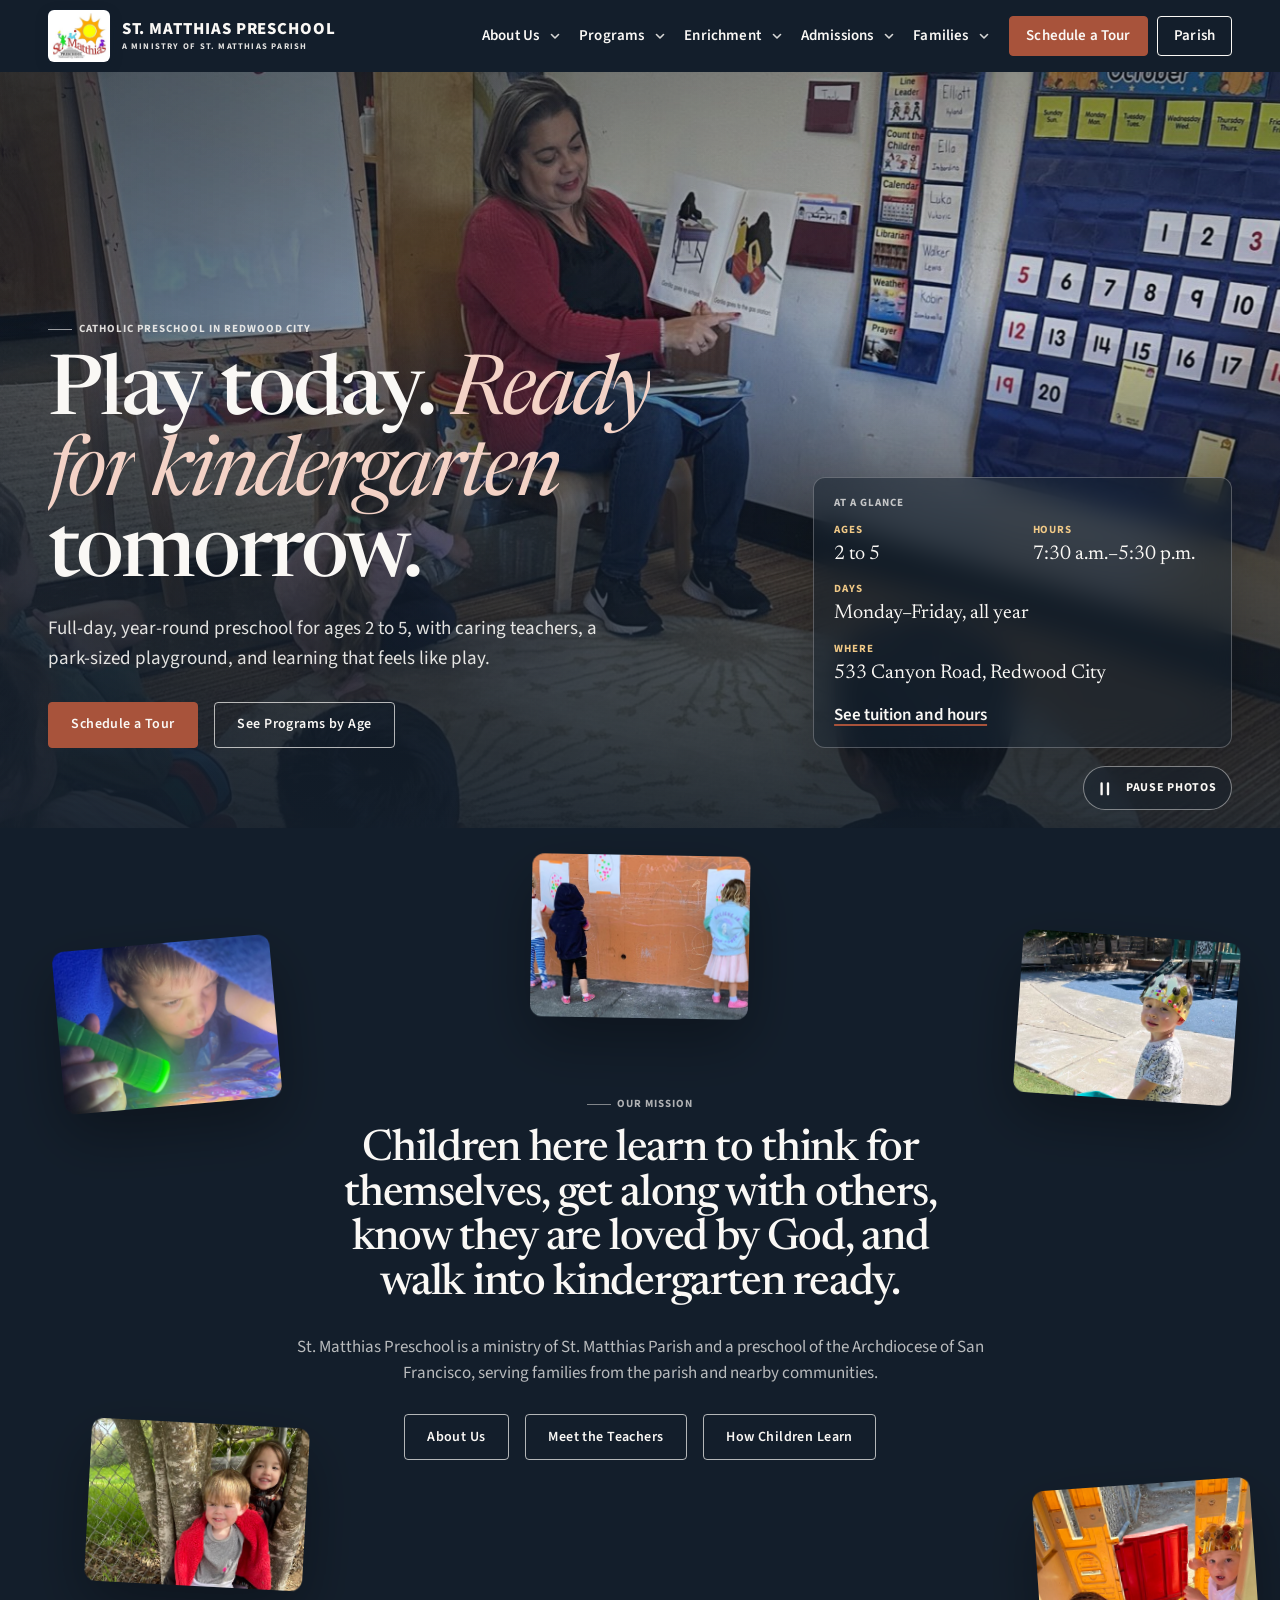
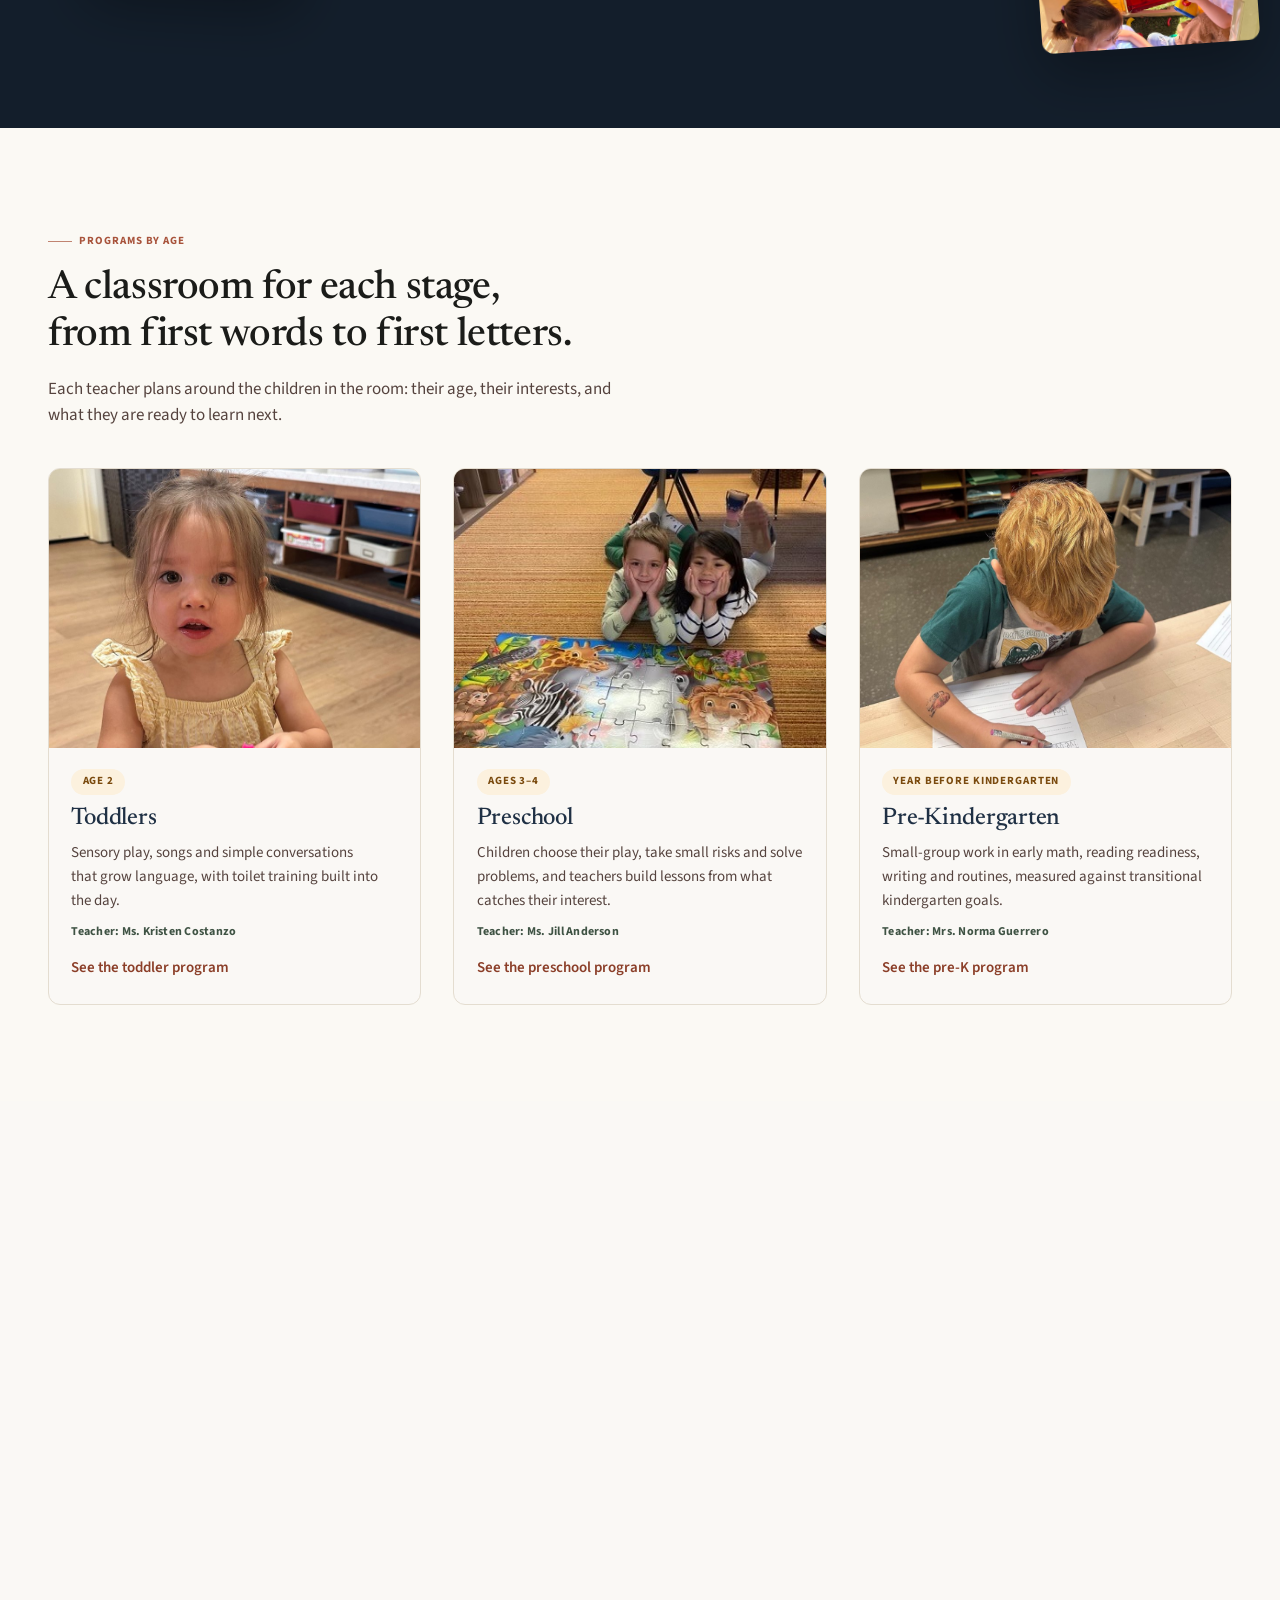
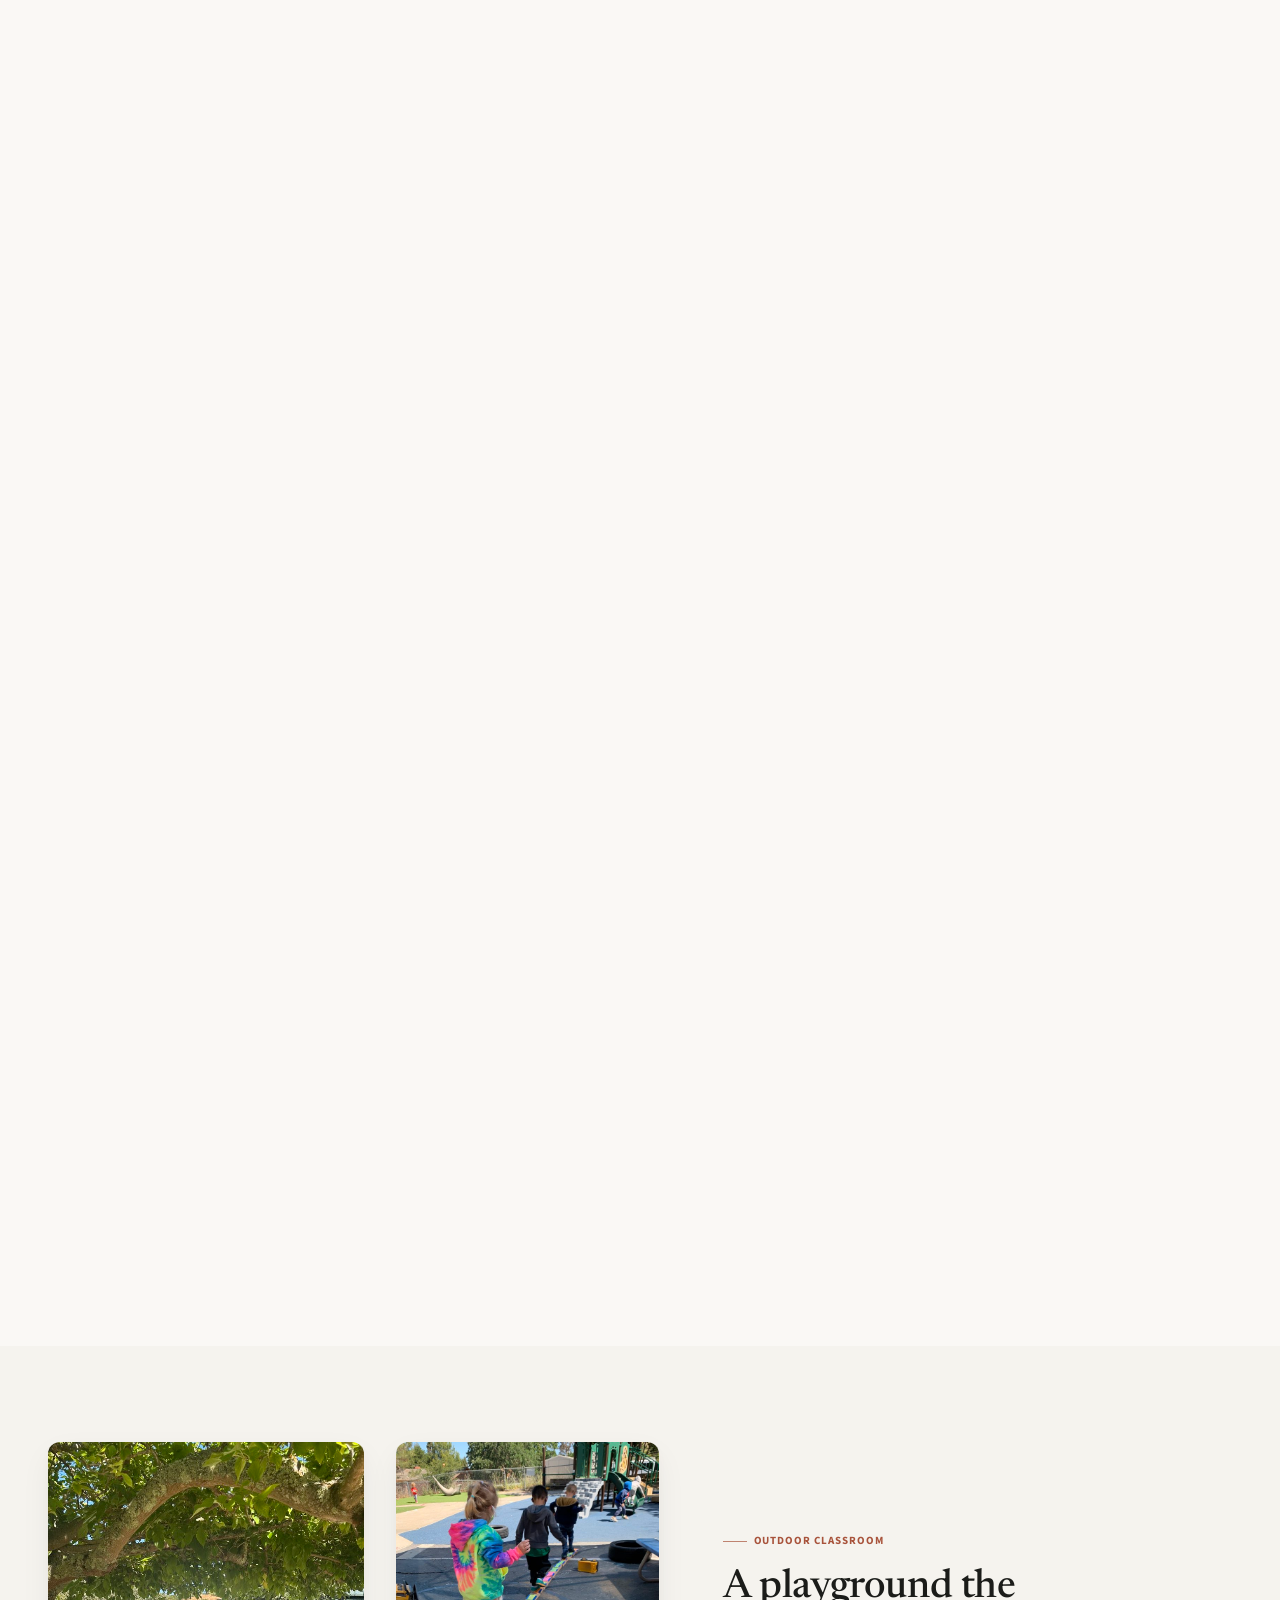
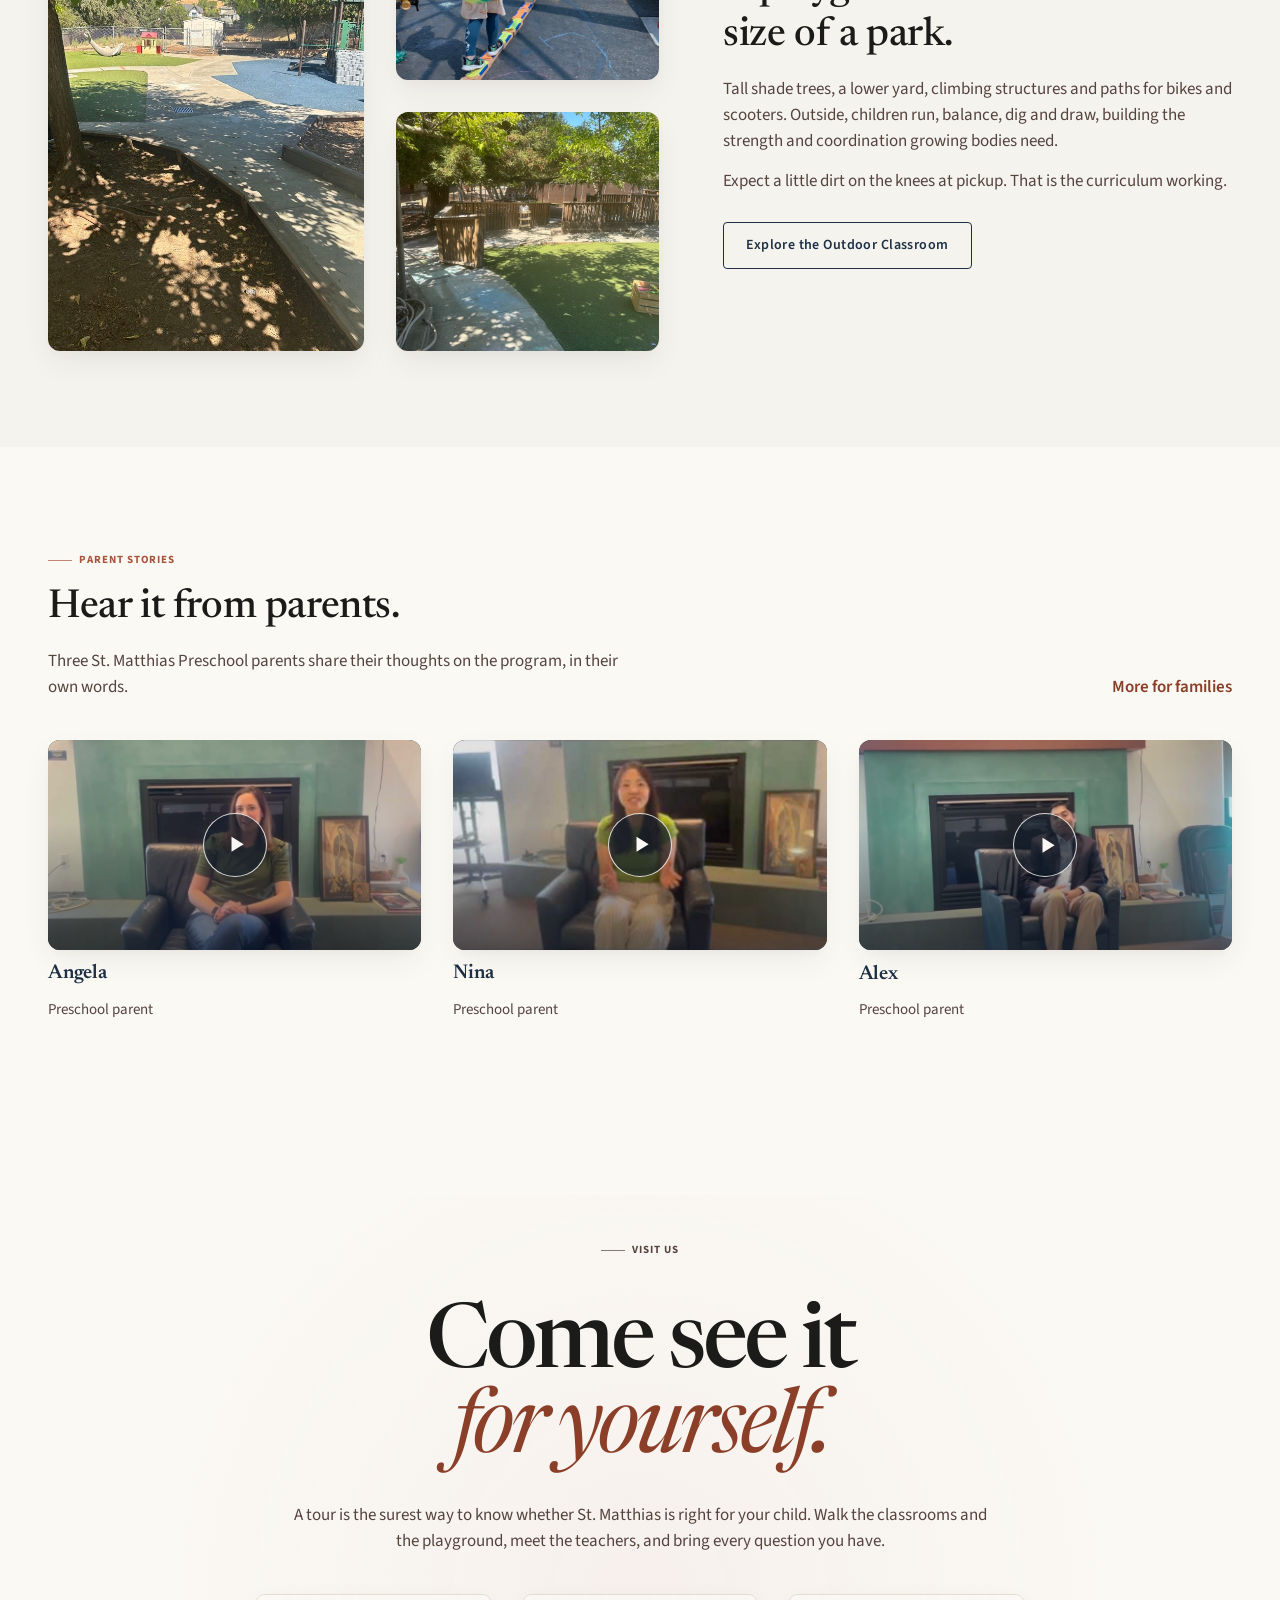
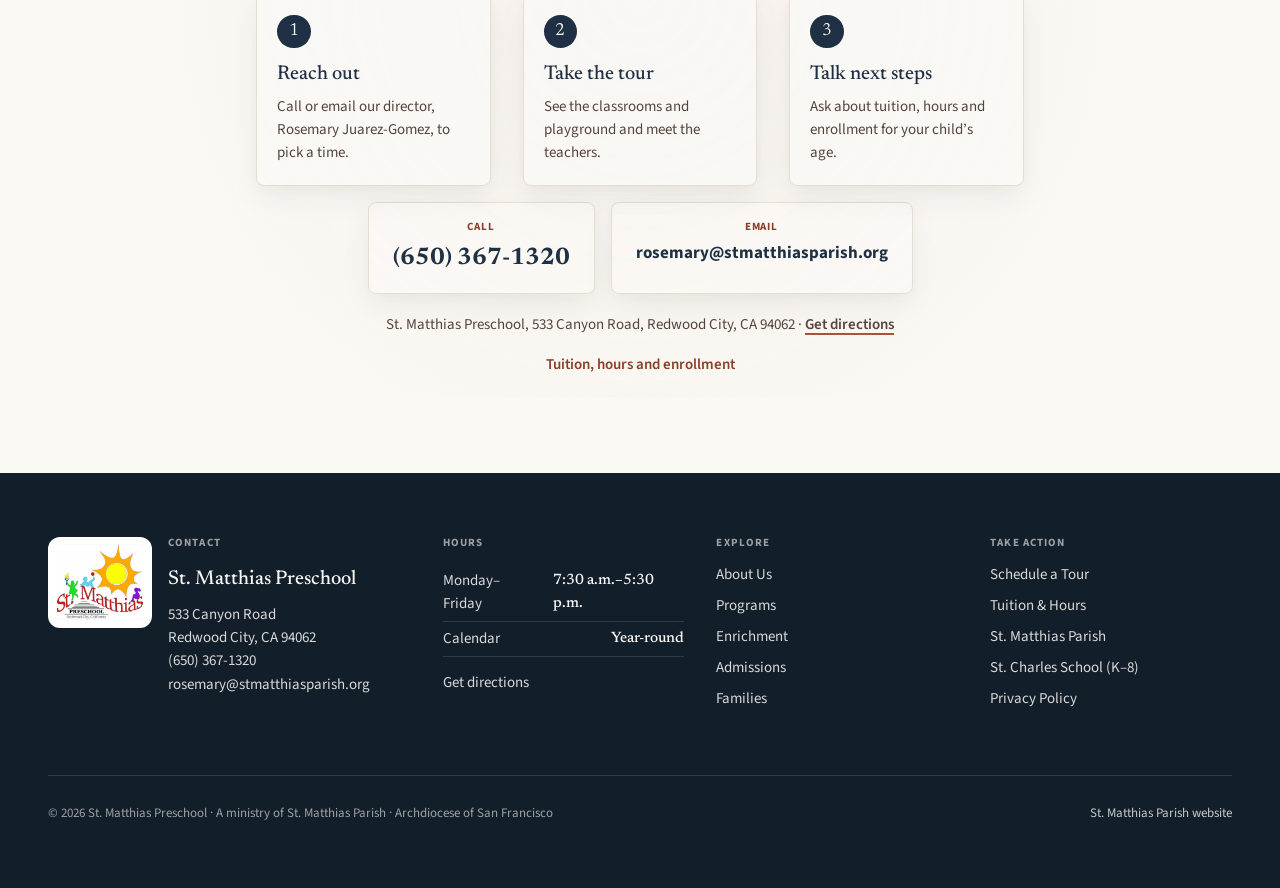
==== commit 32f2c9a4: "Fill image gaps and add link-preview images - Spanish section: circle-time photo as a stand-in until" ====
--- a/index.html
+++ b/index.html
@@ -5,9 +5,15 @@
   <meta name="viewport" content="width=device-width, initial-scale=1">
   <title>St. Matthias Preschool | Catholic Preschool for Ages 2–5 in Redwood City</title>
   <meta name="description" content="A full-day, year-round Catholic preschool for ages 2 to 5 in Redwood City. Play-based learning, a park-like playground, music, STEM, Spanish and gardening. Open Monday–Friday, 7:30 a.m.–5:30 p.m. Schedule a tour.">
+  <meta property="og:type" content="website">
+  <meta property="og:site_name" content="St. Matthias Preschool">
   <meta property="og:title" content="St. Matthias Preschool, Redwood City">
   <meta property="og:description" content="Full-day, year-round Catholic preschool for ages 2 to 5, with a park-sized playground and learning that feels like play.">
-  <meta property="og:image" content="/images/photos/hero-circle-time.jpg">
+  <meta property="og:image" content="https://stmatthiaspreschool.org/images/share/home.jpg">
+  <meta property="og:image:width" content="1200">
+  <meta property="og:image:height" content="630">
+  <meta property="og:image:alt" content="Two children play in a playhouse on the preschool playground; the boy wears a paper crown.">
+  <meta name="twitter:card" content="summary_large_image">
   <meta name="theme-color" content="#1F3044">
   <link rel="icon" href="/images/favicon.png" type="image/png">
   <link rel="apple-touch-icon" href="/images/favicon.png">
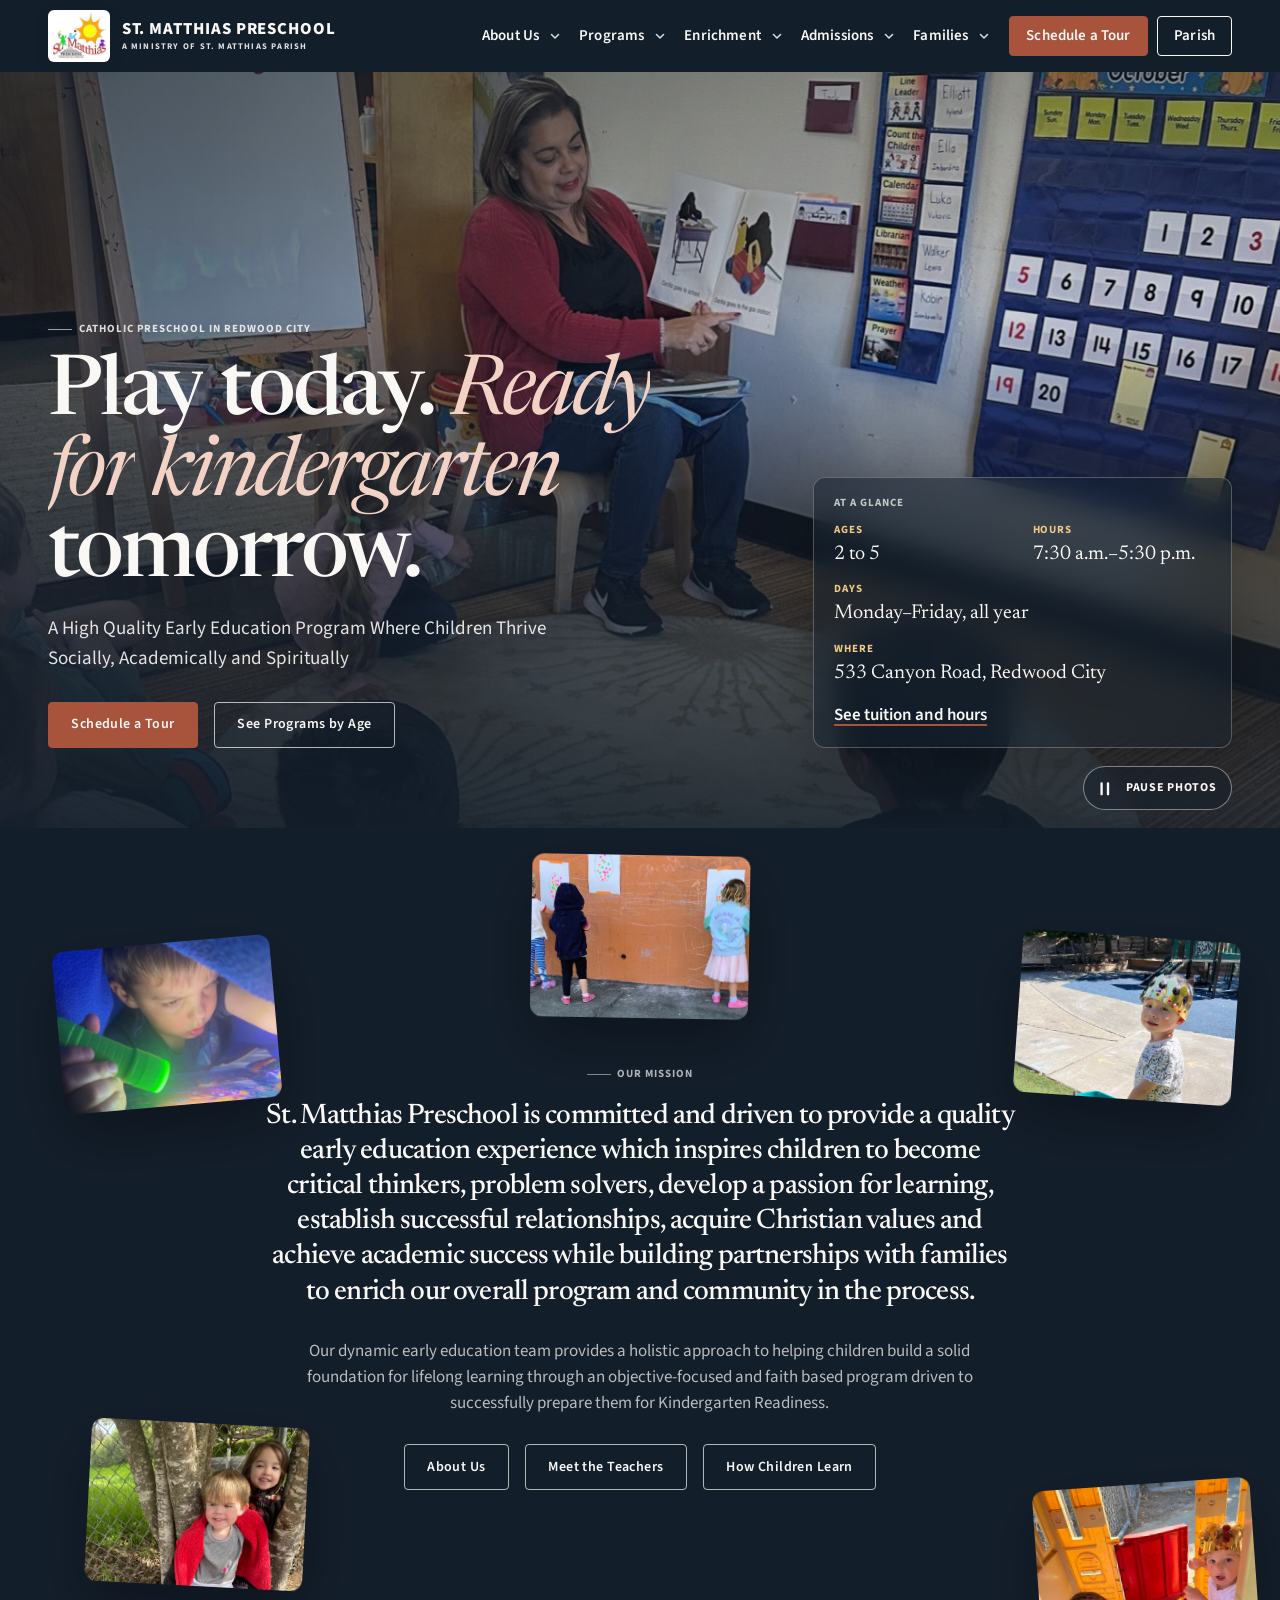
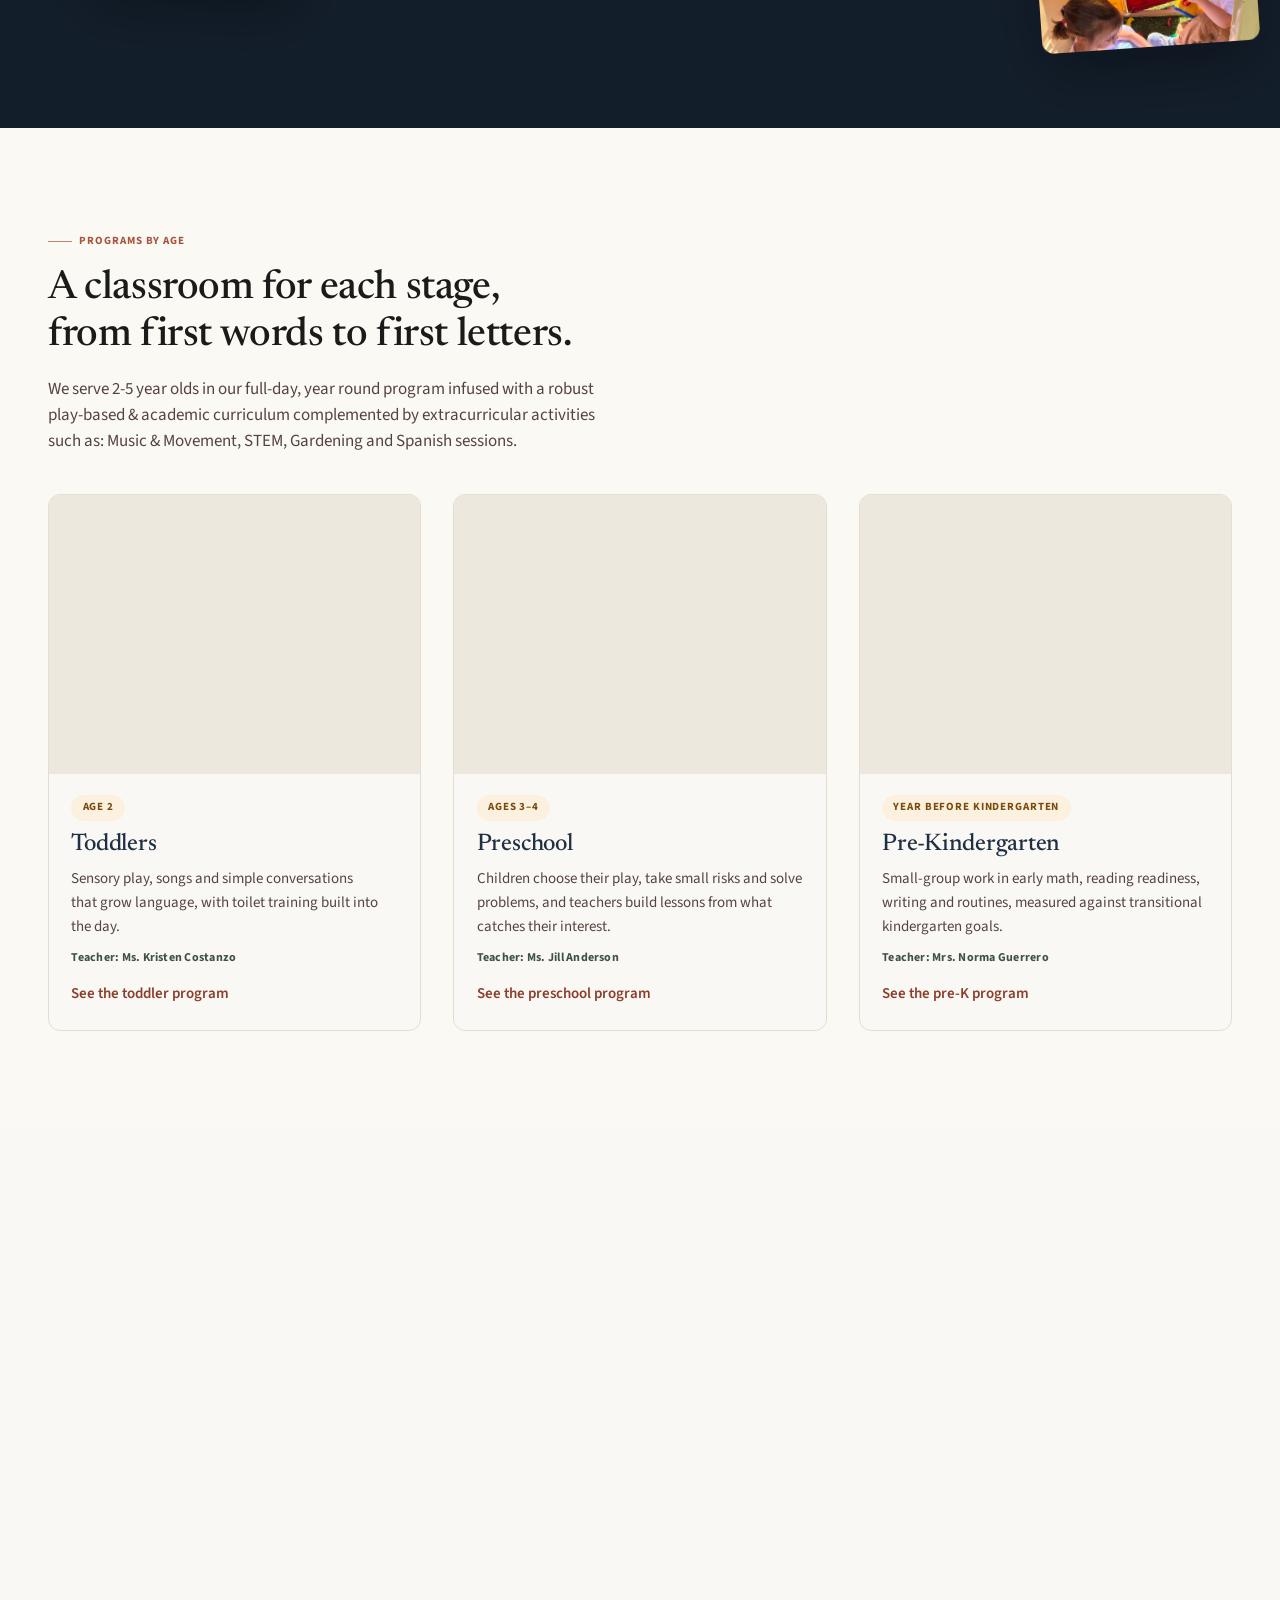
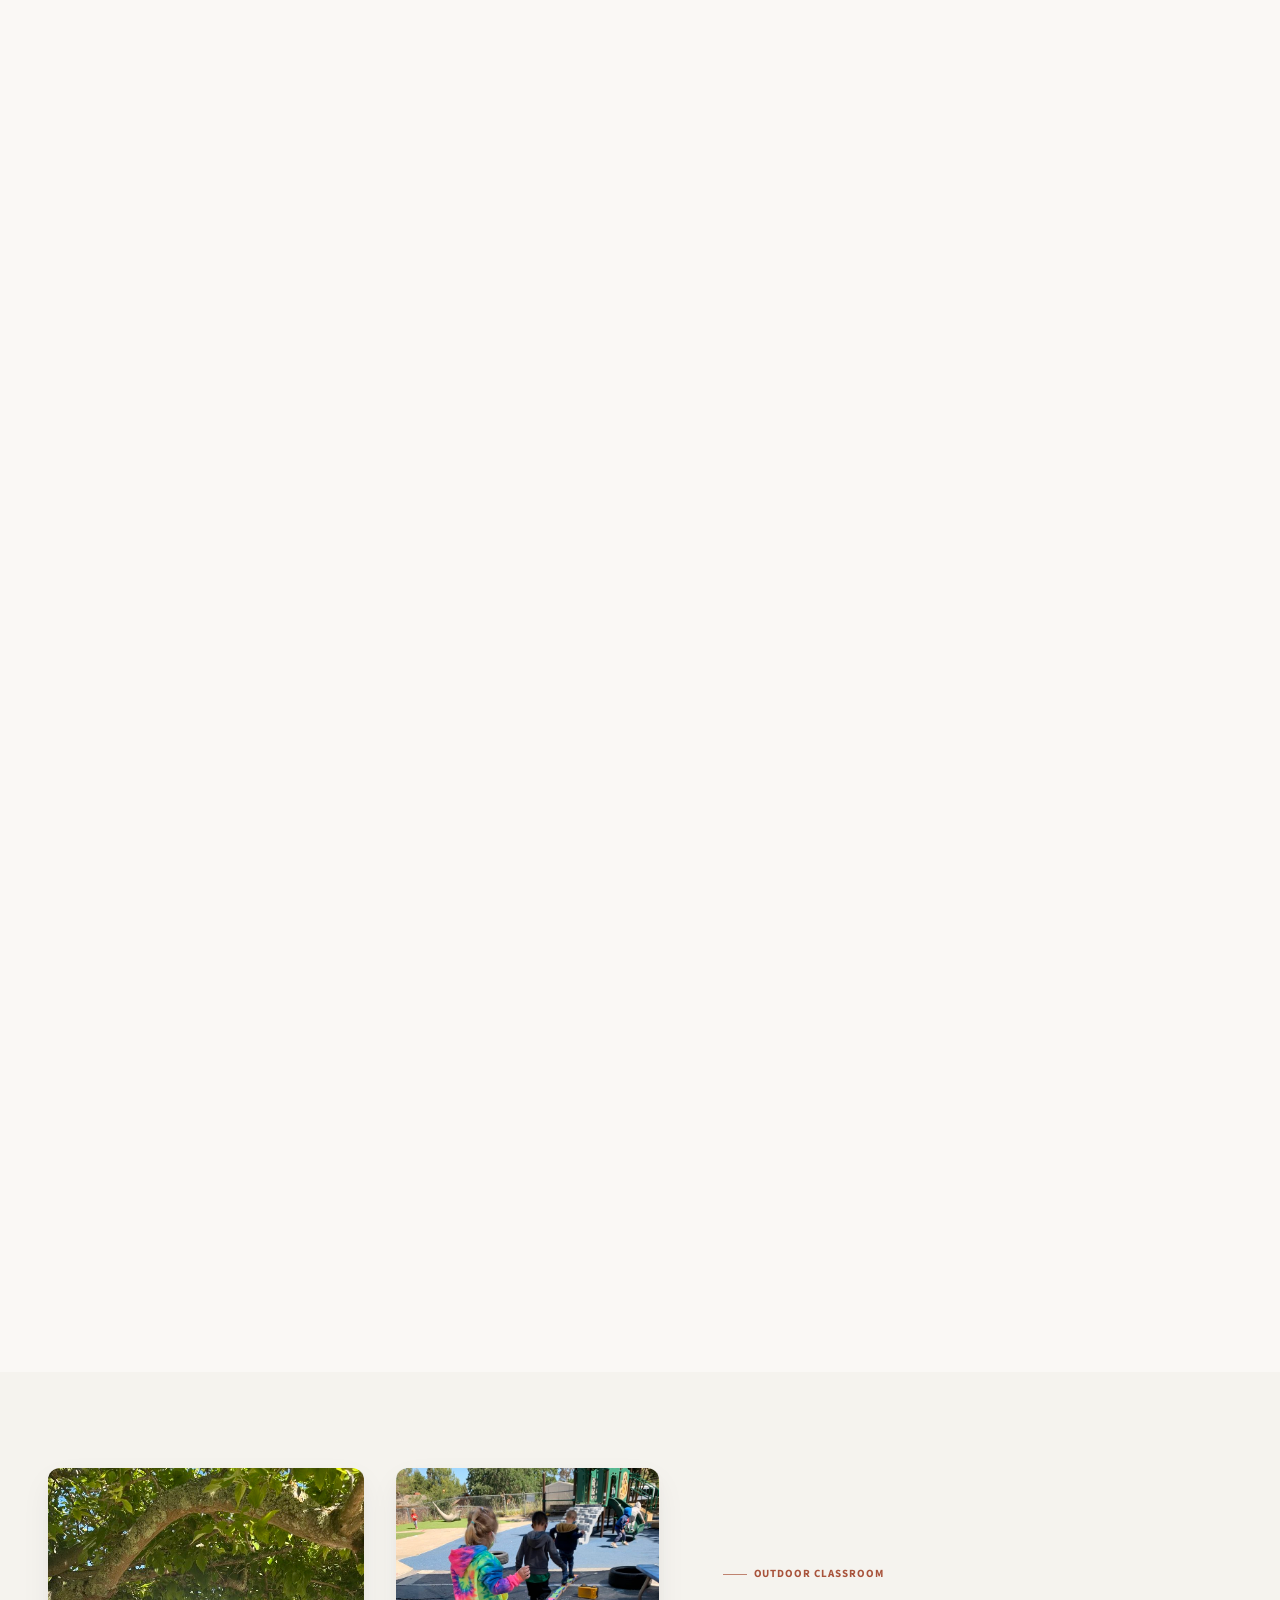
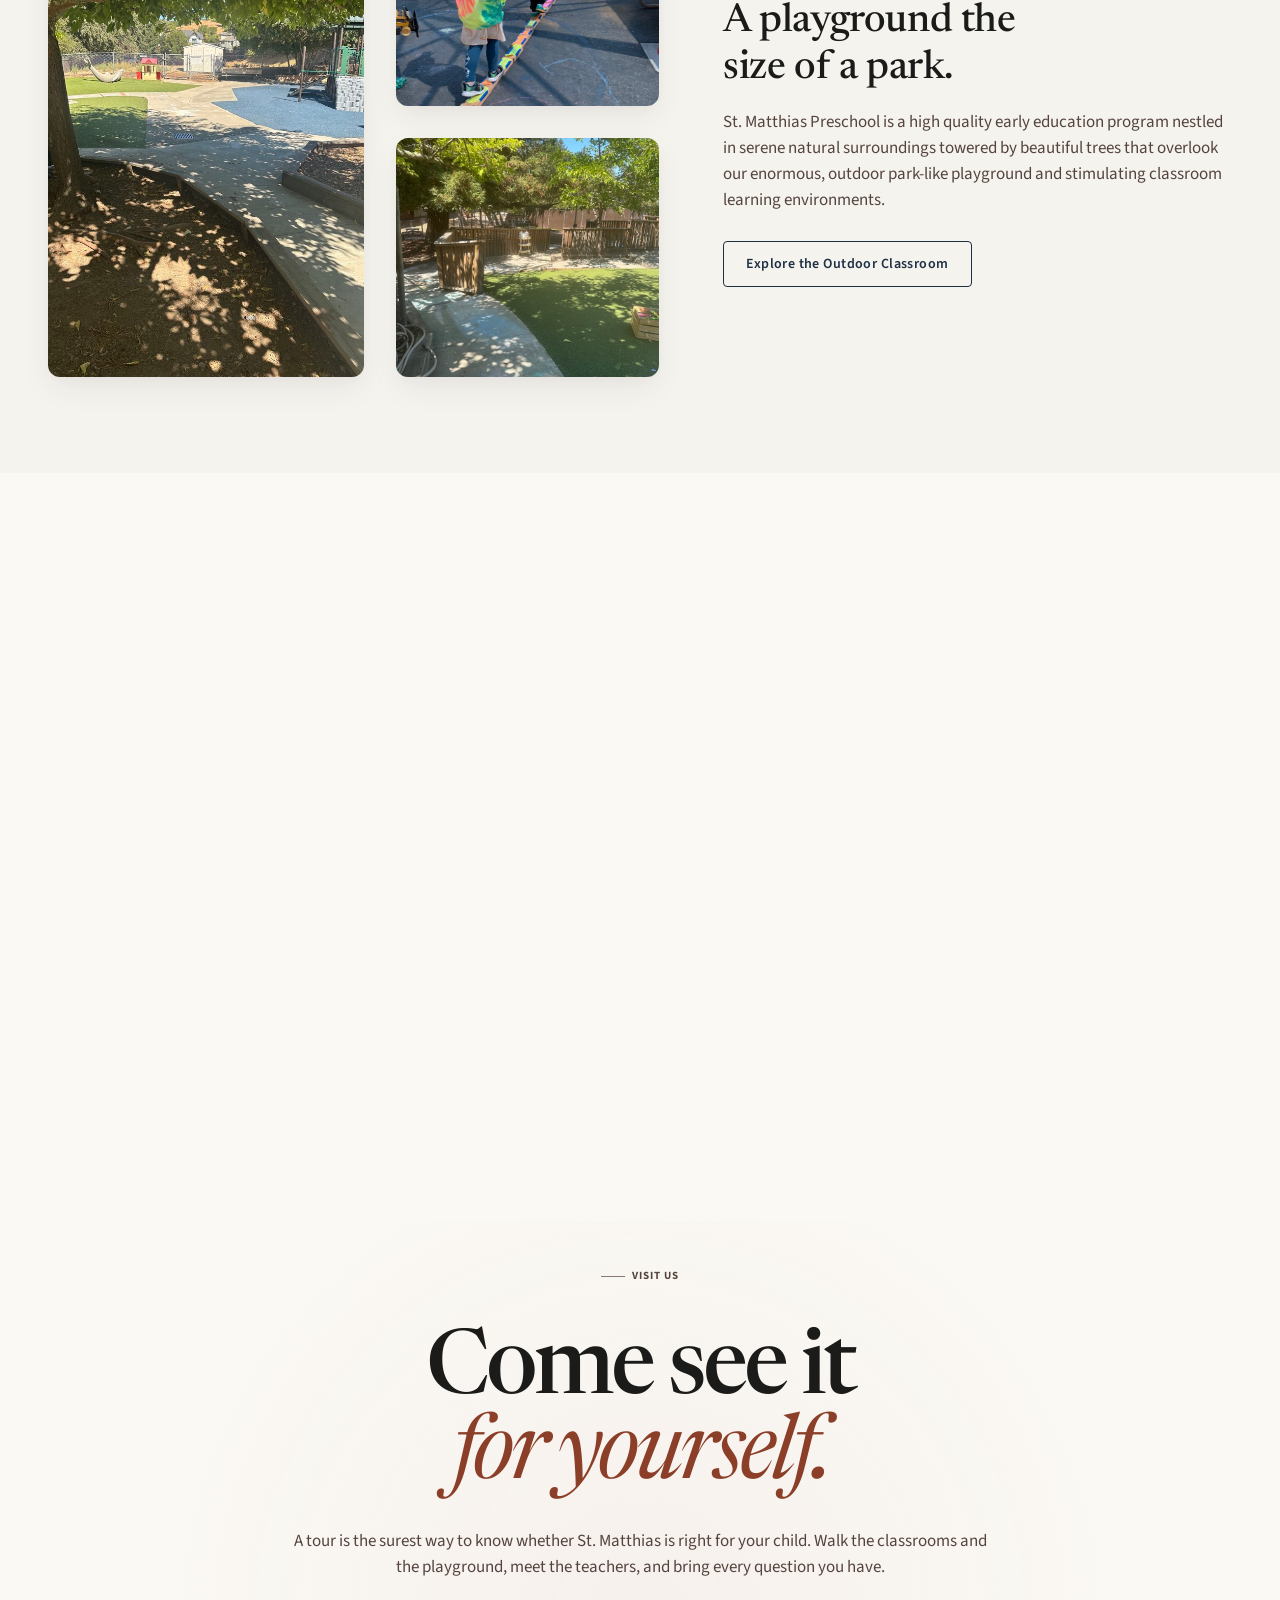
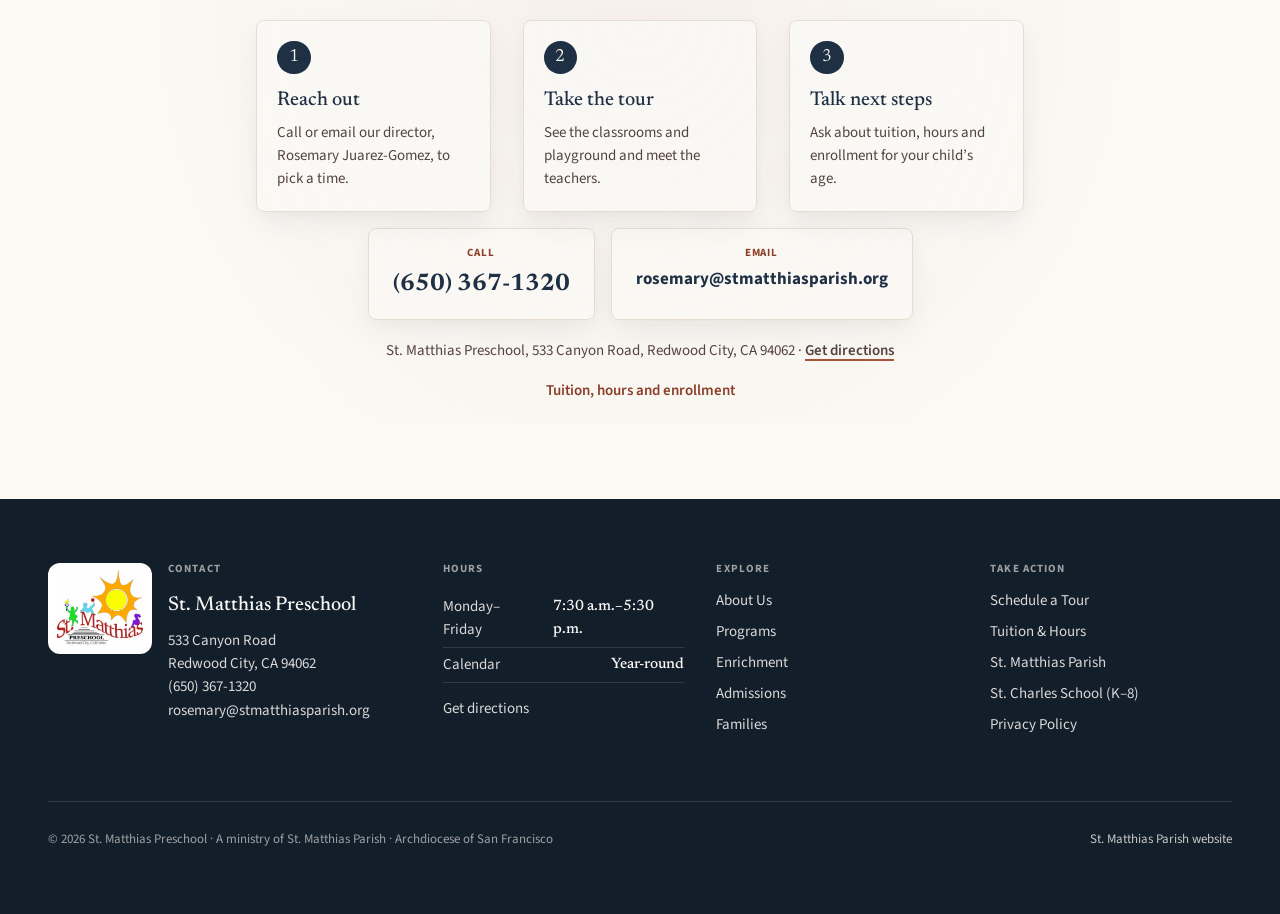
==== commit 2e745760: "Use the live site's copy and add the parish photo flight Replace page copy with the exact wording fr" ====
--- a/index.html
+++ b/index.html
@@ -134,7 +134,7 @@
         <div>
           <p class="overline" data-load style="--d:200ms">Catholic preschool in Redwood City</p>
           <h1 id="home-title" data-split style="--d:320ms">Play today. <em>Ready for kindergarten</em> tomorrow.</h1>
-          <p class="lede" data-load style="--d:760ms">Full-day, year-round preschool for ages 2 to 5, with caring teachers, a park-sized playground, and learning that feels like play.</p>
+          <p class="lede" data-load style="--d:760ms">A High Quality Early Education Program Where Children Thrive Socially, Academically and Spiritually</p>
           <div class="btn-row" data-load style="--d:900ms">
             <a class="btn btn-primary" href="/admissions/#tour">Schedule a Tour</a>
             <a class="btn btn-ghost" href="/programs/">See Programs by Age</a>
@@ -159,6 +159,13 @@
       </button>
     </section>
 
+    <!-- Photo flight (parish feature): three mission photos travel down onto the three Programs by age cards. js/preschool.js -->
+    <div class="ministry-flight" data-ministry-flight aria-hidden="true">
+      <img class="flight-image" data-flight-image data-flight-from=".mission-image.mi-1" src="/images/photos/flashlight-reading.jpg" width="1000" height="929" alt="" loading="lazy" decoding="async" style="object-position: 50% 0%">
+      <img class="flight-image" data-flight-image data-flight-from=".mission-image.mi-5" src="/images/photos/chalk-wall.jpg" width="1000" height="607" alt="" loading="lazy" decoding="async">
+      <img class="flight-image" data-flight-image data-flight-from=".mission-image.mi-4" src="/images/photos/playhouse.jpg" width="750" height="1000" alt="" loading="lazy" decoding="async" style="object-position: 50% 10%">
+    </div>
+
     <!-- 2. Mission: the parish word-light band, with preschool photos -->
     <section class="mission-scroll on-dark" id="mission" data-word-light aria-labelledby="mission-title">
       <div class="mission-sticky">
@@ -171,8 +178,8 @@
         </div>
         <div class="container mission-copy">
           <p class="overline">Our mission</p>
-          <h2 id="mission-title">Children here learn to think for themselves, get along with others, know they are loved by God, and walk into kindergarten ready.</h2>
-          <p class="mission-support">St. Matthias Preschool is a ministry of St. Matthias Parish and a preschool of the Archdiocese of San Francisco, serving families from the parish and nearby communities.</p>
+          <h2 id="mission-title" class="is-long">St. Matthias Preschool is committed and driven to provide a quality early education experience which inspires children to become critical thinkers, problem solvers, develop a passion for learning, establish successful relationships, acquire Christian values and achieve academic success while building partnerships with families to enrich our overall program and community in the process.</h2>
+          <p class="mission-support">Our dynamic early education team provides a holistic approach to helping children build a solid foundation for lifelong learning through an objective-focused and faith based program driven to successfully prepare them for Kindergarten Readiness.</p>
           <div class="mission-links">
             <a class="btn btn-ghost" href="/about/">About Us</a>
             <a class="btn btn-ghost" href="/about/#teachers">Meet the Teachers</a>
@@ -188,7 +195,7 @@
         <div class="section-head" data-reveal>
           <p class="overline">Programs by age</p>
           <h2 class="h-xl" id="programs-title">A classroom for each stage, from first words to first letters.</h2>
-          <p class="copy">Each teacher plans around the children in the room: their age, their interests, and what they are ready to learn next.</p>
+          <p class="copy">We serve 2-5 year olds in our full-day, year round program infused with a robust play-based &amp; academic curriculum complemented by extracurricular activities such as: Music &amp; Movement, STEM, Gardening and Spanish sessions.</p>
         </div>
         <div class="age-grid" data-reveal-stagger>
           <article class="age-card">
@@ -294,8 +301,7 @@
         <div data-reveal style="--d:120ms">
           <p class="overline">Outdoor classroom</p>
           <h2 class="h-xl" id="outdoors-title">A playground the size of a park.</h2>
-          <p class="copy">Tall shade trees, a lower yard, climbing structures and paths for bikes and scooters. Outside, children run, balance, dig and draw, building the strength and coordination growing bodies need.</p>
-          <p class="copy">Expect a little dirt on the knees at pickup. That is the curriculum working.</p>
+          <p class="copy">St. Matthias Preschool is a high quality early education program nestled in serene natural surroundings towered by beautiful trees that overlook our enormous, outdoor park-like playground and stimulating classroom learning environments.</p>
           <div class="btn-row"><a class="btn btn-secondary" href="/programs/#outdoors">Explore the Outdoor Classroom</a></div>
         </div>
       </div>
--- a/css/preschool.css
+++ b/css/preschool.css
@@ -297,3 +297,9 @@
 }
 .prose > h3.sub:first-child { margin-top: 0; }
 .prose h3.sub + p, .prose h3.sub + ul { margin-top: .5rem; }
+
+/* Home mission band: the full official mission statement is ~60 words, so it sets smaller than the parish's short line. */
+.mission-copy h2.is-long { width: min(30em, 86vw); font-size: clamp(1.55rem, 2.2vw, 2.5rem); line-height: 1.25; }
+@media (max-width: 767px) {
+  .mission-copy h2.is-long { width: 92vw; font-size: clamp(1.35rem, 5.4vw, 1.8rem); }
+}
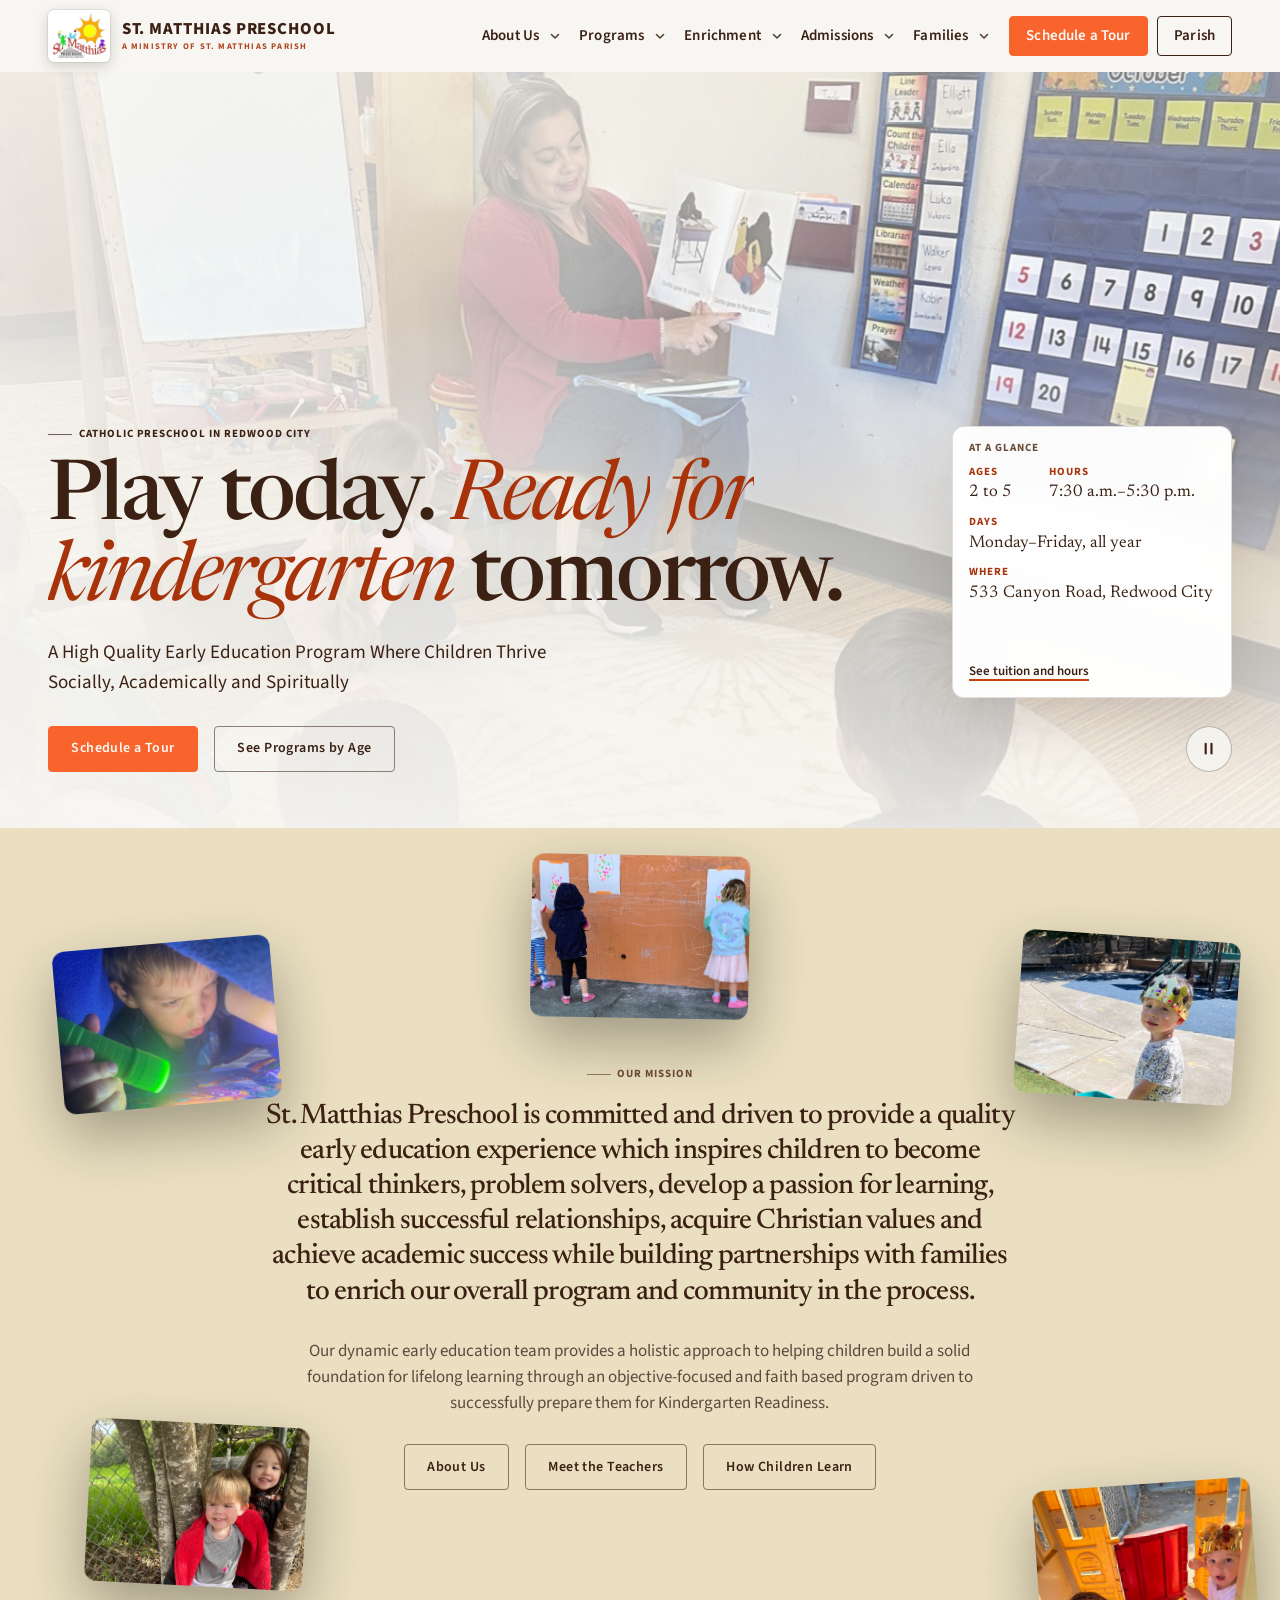
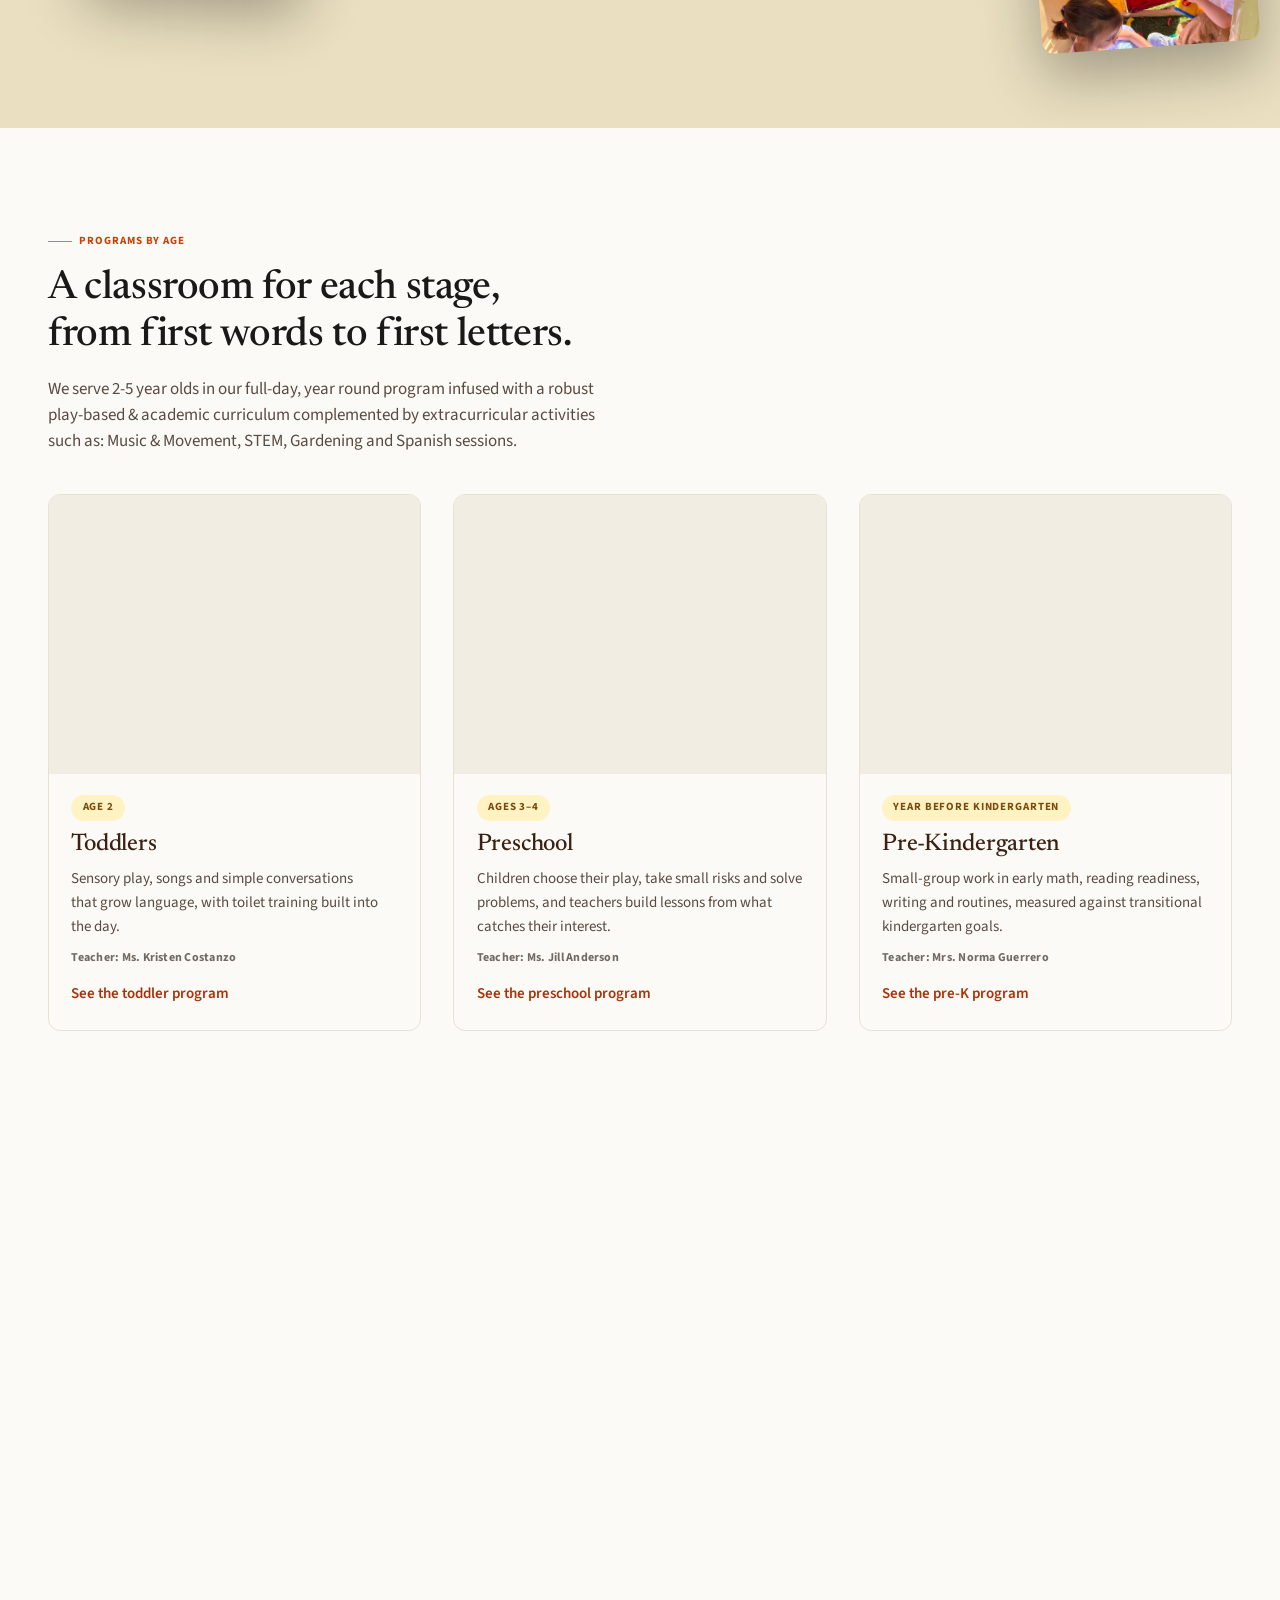
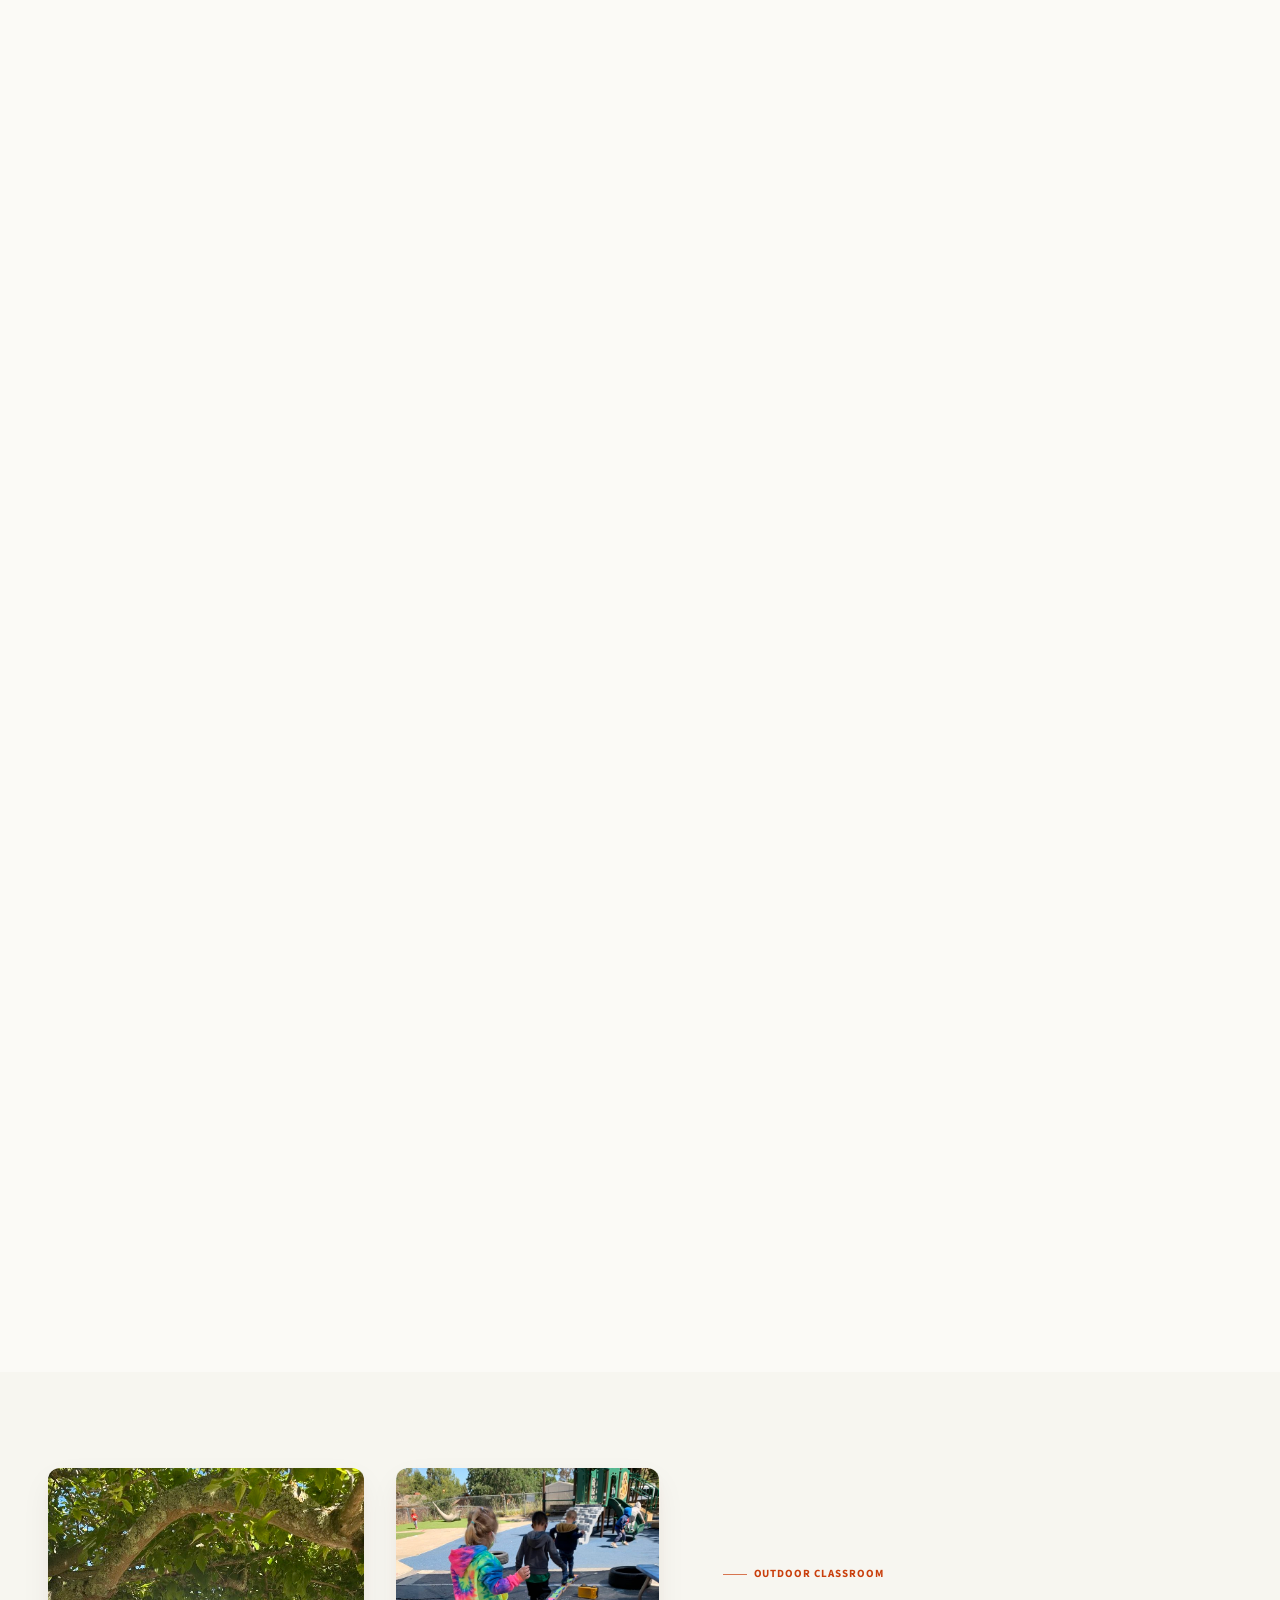
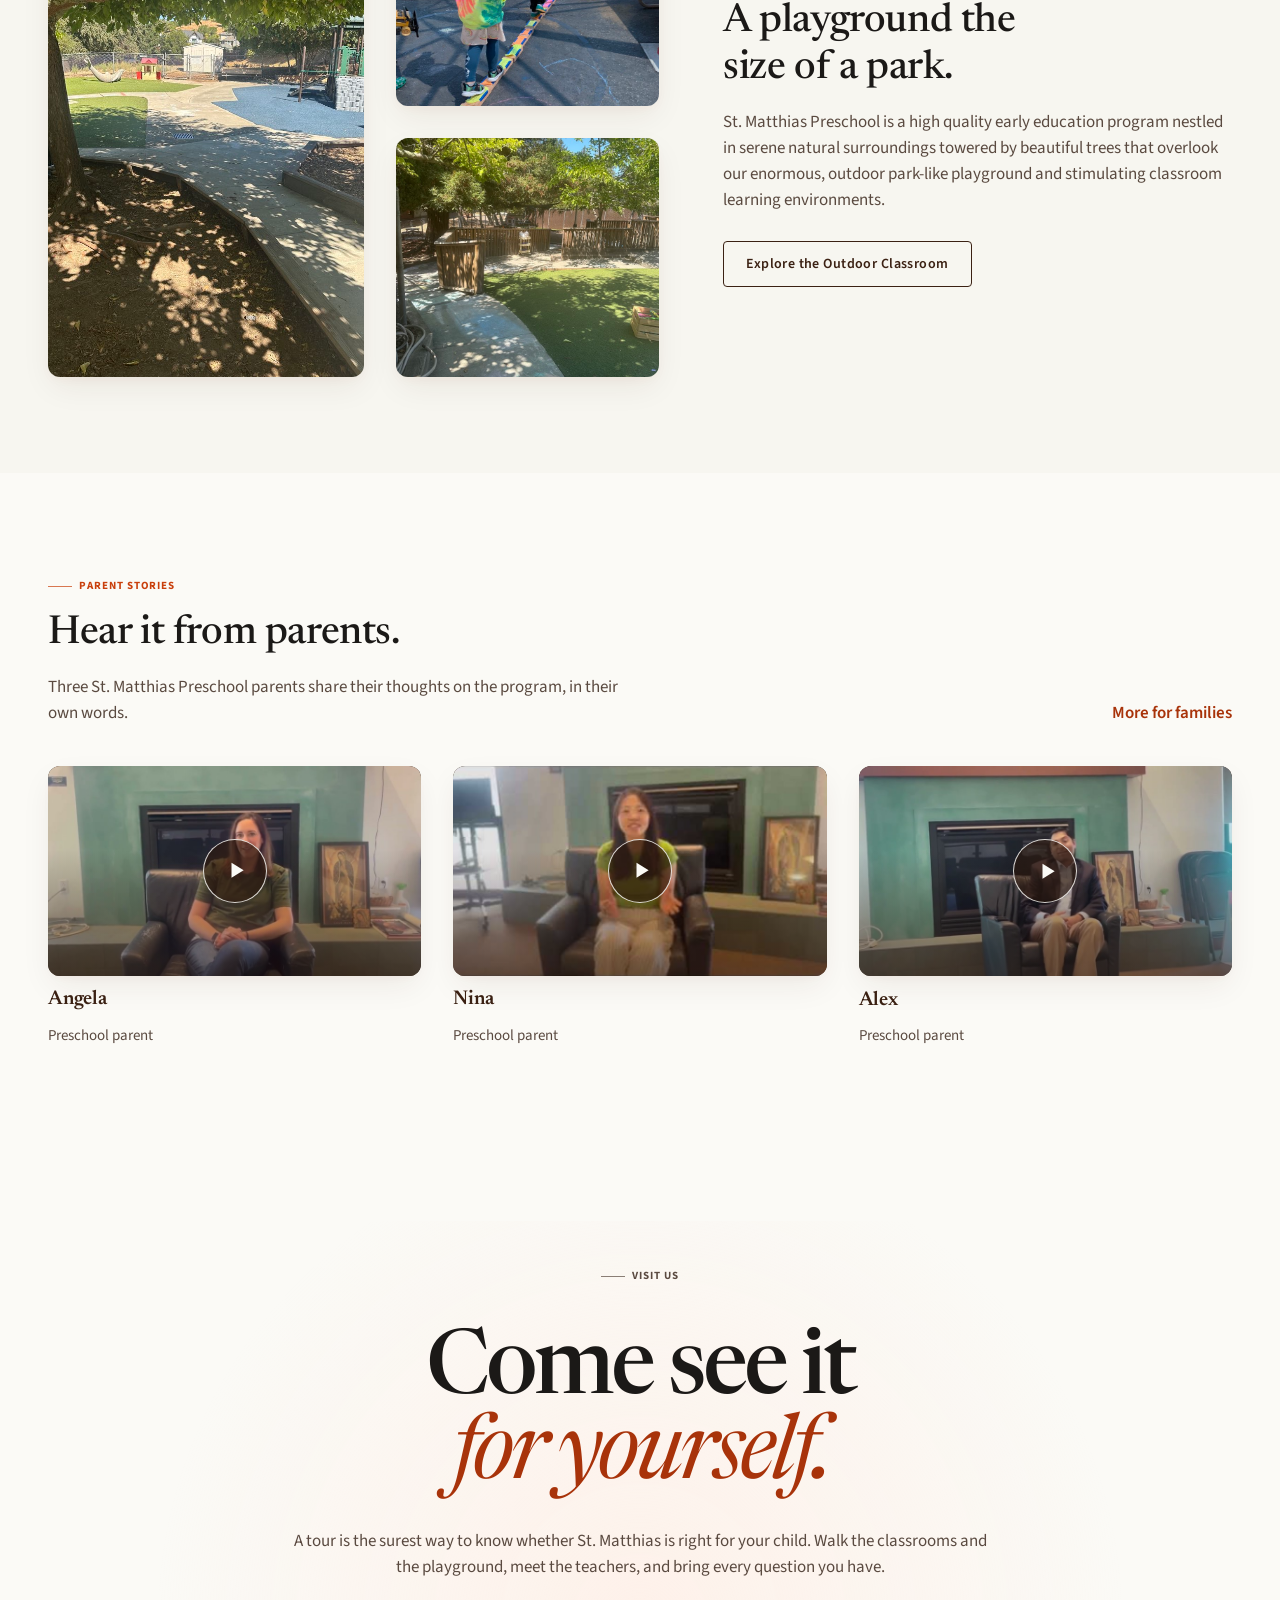
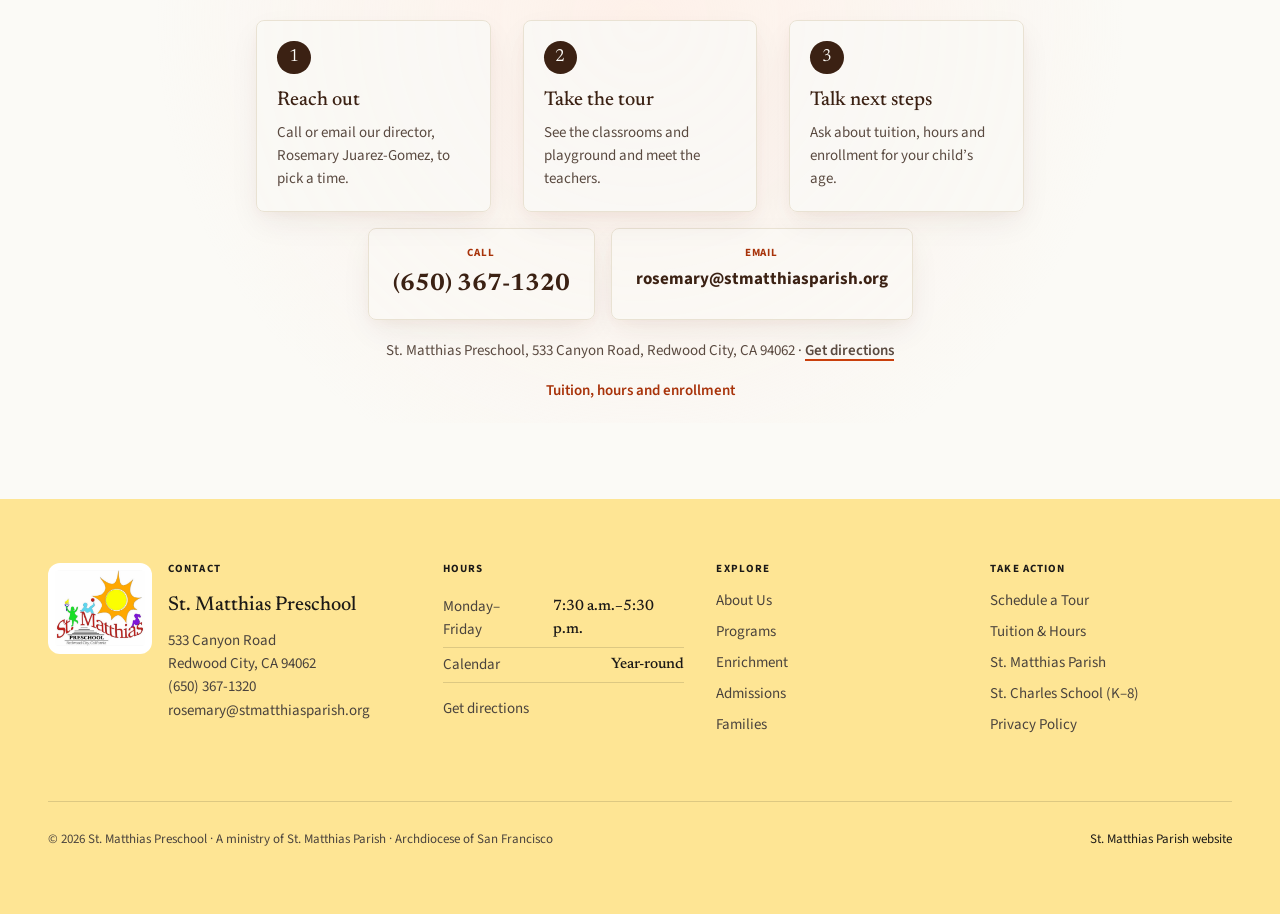
==== commit 9cba8012: "Lighten the homepage and section colors, move the facts box - Former dark-brown section backgrounds " ====
--- a/index.html
+++ b/index.html
@@ -131,7 +131,7 @@
       </div>
 
       <div class="container home-hero-inner">
-        <div>
+        <div class="hero-copy">
           <p class="overline" data-load style="--d:200ms">Catholic preschool in Redwood City</p>
           <h1 id="home-title" data-split style="--d:320ms">Play today. <em>Ready for kindergarten</em> tomorrow.</h1>
           <p class="lede" data-load style="--d:760ms">A High Quality Early Education Program Where Children Thrive Socially, Academically and Spiritually</p>
@@ -140,23 +140,25 @@
             <a class="btn btn-ghost" href="/programs/">See Programs by Age</a>
           </div>
         </div>
-        <aside class="hero-facts" aria-labelledby="facts-title" data-load style="--d:1050ms">
-          <h2 id="facts-title">At a glance</h2>
-          <dl>
-            <div><dt>Ages</dt><dd>2 to 5</dd></div>
-            <div><dt>Hours</dt><dd class="nowrap">7:30 a.m.–5:30 p.m.</dd></div>
-            <div class="wide"><dt>Days</dt><dd>Monday–Friday, all year</dd></div>
-            <div class="wide"><dt>Where</dt><dd>533 Canyon Road, Redwood City</dd></div>
-          </dl>
-          <a class="link-arrow" href="/admissions/#tuition">See tuition and hours</a>
-        </aside>
-      </div>
-
-      <button class="hero-toggle" type="button" data-hero-toggle aria-pressed="false">
-        <svg class="icon-pause" viewBox="0 0 24 24" aria-hidden="true"><path d="M9 7v10M15 7v10" stroke="currentColor" stroke-width="2.2" stroke-linecap="round"/></svg>
-        <svg class="icon-play" viewBox="0 0 24 24" aria-hidden="true"><path d="M9 7l8 5-8 5z" fill="currentColor"/></svg>
-        <span data-hero-toggle-label>Pause photos</span>
-      </button>
+        <!-- Right column: the facts box beside the headline, the photo pause button level with the buttons on the left -->
+        <div class="hero-side">
+          <aside class="hero-facts" aria-labelledby="facts-title" data-load style="--d:1050ms">
+            <h2 id="facts-title">At a glance</h2>
+            <dl>
+              <div><dt>Ages</dt><dd>2 to 5</dd></div>
+              <div><dt>Hours</dt><dd class="nowrap">7:30 a.m.–5:30 p.m.</dd></div>
+              <div class="wide"><dt>Days</dt><dd>Monday–Friday, all year</dd></div>
+              <div class="wide"><dt>Where</dt><dd>533 Canyon Road, Redwood City</dd></div>
+            </dl>
+            <a class="link-arrow" href="/admissions/#tuition">See tuition and hours</a>
+          </aside>
+          <button class="hero-toggle" type="button" data-hero-toggle aria-pressed="false" data-load style="--d:900ms">
+            <svg class="icon-pause" viewBox="0 0 24 24" aria-hidden="true"><path d="M9 7v10M15 7v10" stroke="currentColor" stroke-width="2.2" stroke-linecap="round"/></svg>
+            <svg class="icon-play" viewBox="0 0 24 24" aria-hidden="true"><path d="M9 7l8 5-8 5z" fill="currentColor"/></svg>
+            <span class="visually-hidden" data-hero-toggle-label>Pause photos</span>
+          </button>
+        </div>
+      </div>
     </section>
 
     <!-- Photo flight (parish feature): three mission photos travel down onto the three Programs by age cards. js/preschool.js -->
--- a/css/preschool.css
+++ b/css/preschool.css
@@ -5,11 +5,135 @@
    one warm accent taken from the preschool's sun logo.
    ------------------------------------------------------------------ */
 
+/* Color palette only (after the Joyloo preschool reference): each parish color
+   token is swapped one-for-one for a brighter color in the same role and the
+   same light/dark position, so every element keeps its design and only its
+   hue changes. Text-bearing shades meet WCAG AA (4.5:1). */
 :root {
-  --sun: #E8A33D;          /* decoration only; never text on light backgrounds */
-  --sun-soft: #FCF1DE;
-  --sun-ink: #7A4A0E;      /* text on --sun-soft: 7.9:1 */
-}
+  /* Light surfaces (same lightness as the parish values) */
+  --surface: #FBFAF6;
+  --surface-low: #F7F6F0;
+  --surface-container: #F1EFE8;
+  --surface-high: #ECE9E0;
+  --surface-highest: #E5E1D6;
+  --parchment: #F7F6F0;
+  --stone-parchment: #FBFAF6;
+  --stone-linen: #F1EDE2;
+  --warm-border: #E9E2D3;
+  --outline: #8A7466;
+  --outline-variant: #E3D3C4;
+
+  /* Text */
+  --on-surface: #1B1917;
+  --on-surface-variant: #5A4A40;
+  --charcoal-ink: #1B1917;
+  --inverse-surface: #3B2113;
+  --inverse-on-surface: #FBFAF6;
+
+  /* Terracotta -> bright orange */
+  --terracotta: #C93F0C;        /* 4.6:1 as text on the page and under white text */
+  --terracotta-deep: #A8330A;
+  --terracotta-soft: #FFEDE4;
+  --primary: #A8330A;
+  --primary-container: #C93F0C;
+
+  /* Navy -> chocolate brown */
+  --navy: #3B2113;
+  --navy-deep: #2A170C;
+  --navy-soft: #F6ECE4;
+
+  /* Sage -> green */
+  --sage: #1F8F47;
+  --sage-moss: #726A63;          /* small labels: soft warm gray, 4.9:1 on the page */
+  --sage-wash: #EFECE5;          /* pale neutral behind those labels */
+  --tertiary: #1A7F3F;
+  --tertiary-container: #1F8F47;
+
+  /* Slate -> sky blue */
+  --secondary: #2F6FB5;
+
+  /* Amber -> sunny yellow */
+  --sun: #FEC93D;          /* decoration only; never text on light backgrounds */
+  --sun-soft: #FFF3C4;
+  --sun-ink: #7A4A0E;      /* text on --sun-soft: 6.7:1 */
+
+  /* Shadows and photo overlays: same strength, brown instead of navy */
+  --shadow-float: 0 12px 32px -4px rgba(59, 33, 19, 0.08), 0 4px 12px -2px rgba(201, 63, 12, 0.04);
+  --shadow-lift: 0 18px 40px -8px rgba(59, 33, 19, 0.14), 0 6px 16px -4px rgba(201, 63, 12, 0.06);
+  --hero-overlay-a: rgba(42, 23, 12, 0.62);
+  --hero-overlay-b: rgba(42, 23, 12, 0.18);
+}
+
+/* Filled orange buttons use the lighter orange #F9642C (orange text is unchanged);
+   on hover they deepen to the previous button orange. */
+:root { --btn-orange: #F9642C; }
+.btn-primary { --btn-bg: var(--btn-orange); --btn-bd: var(--btn-orange); }
+.btn-primary:hover { --btn-bg: var(--terracotta); --btn-bd: var(--terracotta); }
+
+/* Shared parish rules with the old navy or blush written in: same rules, same
+   opacities, new colors only. */
+.drawer-scrim { background: rgba(42, 23, 12, .55); }
+.event-poster { box-shadow: 0 24px 54px rgba(59, 33, 19, .24); }
+.page-hero::before { background: radial-gradient(circle at 85% 15%, rgba(201, 63, 12, .28), transparent 55%); }
+
+/* Cream grounds (#EADFC0): every section that had a solid dark-brown background
+   (mission band, page headers, enrichment posters, next-step bars, footer) now
+   uses cream, and the light text on it turns brown so it stays readable.
+   Photo shading (home hero, video thumbnails) and the drawer dimmer stay dark.
+   Contrast on cream: --navy 11.2:1, #5A4A40 6.4:1, #6B4A35 6.0:1, --terracotta-deep 5.0:1. */
+:root { --cream: #EADFC0; }
+
+/* Mission band */
+.mission-scroll { background: var(--cream); color: var(--navy); }
+.mission-copy .overline { color: #6B4A35; }
+.mission-copy h2 .lit-word { color: var(--navy); }
+.mission-copy > .mission-support { color: #5A4A40; }
+.mission-hint { color: #6B4A35; }
+.mission-scroll .btn-ghost { --btn-fg: var(--navy); --btn-bd: rgba(59, 33, 19, .55); }
+.mission-scroll .btn-ghost:hover { --btn-bg: rgba(59, 33, 19, .08); --btn-bd: var(--navy); }
+
+/* Home hero: off-white (#F7F6F2) photo shading instead of brown; its outline button turns dark. */
+.home-hero .btn-ghost { --btn-fg: var(--navy); --btn-bd: rgba(59, 33, 19, .55); }
+.home-hero .btn-ghost:hover { --btn-bg: rgba(59, 33, 19, .08); --btn-bd: var(--navy); }
+
+/* Page headers on inner pages */
+.page-hero { background: var(--cream); color: var(--navy); }
+.page-hero .overline { color: #6B4A35; }
+.page-hero h1 em { color: var(--terracotta-deep); }
+.page-hero .lede { color: #5A4A40; }
+.jump-links a { border-color: rgba(59, 33, 19, .3); color: var(--navy); }
+.jump-links a:hover { background: rgba(59, 33, 19, .06); border-color: var(--navy); }
+/* The see-through header sits on the cream page header until you scroll. */
+body:has(.page-hero) .site-header:not(.is-solid),
+body:has(.home-hero) .site-header:not(.is-solid) { color: var(--navy); --nav-ink: var(--navy); --nav-line: var(--terracotta); --brand-tag: var(--terracotta-deep); }
+
+/* Enrichment poster cards: each card has its own bright color (coral, sky blue,
+   sunny yellow, green, lavender, after the Joyloo cards); the photo fades into it.
+   Near-black ink on every card is 7:1 or better; the action button is dark so it
+   stands out from every card color. */
+.event-poster { --poster: 234, 223, 192; background: rgb(var(--poster)); color: #1B1917; }
+.event-poster.ep-1 { --poster: 240, 140, 94; }   /* Music & Movement: coral #F08C5E */
+.event-poster.ep-2 { --poster: 114, 166, 236; }  /* STEM: sky blue #72A6EC */
+.event-poster.ep-3 { --poster: 247, 199, 82; }   /* Spanish: sunny yellow #F7C752 */
+.event-poster.ep-4 { --poster: 118, 194, 122; }  /* Gardening: green #76C27A */
+.event-poster.ep-5 { --poster: 181, 155, 232; }  /* Faith & Values: lavender #B59BE8 */
+/* Dark text needs a firmer fade under it than white text did, so the color builds up sooner. */
+.event-poster::after { background: linear-gradient(to bottom, rgba(var(--poster), 0), rgba(var(--poster), .9) 38%, rgb(var(--poster)) 60%); }
+.poster-label { color: #1B1917; }
+.event-poster p { color: #1B1917; }
+.poster-action { background: #1B1917; color: #FFFFFF; }
+.poster-action:hover { background: var(--navy); }
+
+/* Footer: butter yellow, with near-black headings and dark warm-gray links
+   (the Joyloo footer colors). On #FEE594: #1B1917 14.1:1, #4A433D 7.8:1. */
+.site-footer { background: #FEE594; color: #4A433D; }
+.footer-brand strong,
+.footer-times strong { color: #1B1917; }
+.site-footer h2 { color: #1B1917; }
+.footer-social a { color: #1B1917; }
+.footer-times li { border-bottom-color: rgba(27, 25, 23, .14); }
+.footer-bottom { border-top-color: rgba(27, 25, 23, .14); color: #4A433D; }
+.site-footer a:hover { color: #1B1917; text-decoration-color: var(--terracotta-deep); }
 
 /* ===== Header additions ===== */
 /* The preschool's own sun logo, on a white tile so it reads over photos and parchment alike. */
@@ -18,7 +142,7 @@
   width: 3.55rem; height: 3rem; padding: .18rem .22rem;
   background: #fff; border-radius: var(--r-md);
   object-fit: contain;
-  box-shadow: 0 0 0 1px rgba(31, 48, 68, .08), 0 4px 14px rgba(19, 30, 43, .18);
+  box-shadow: 0 0 0 1px rgba(59, 33, 19, .08), 0 4px 14px rgba(42, 23, 12, .18);
 }
 @media (min-width: 1024px) { .brand .brand-logo { width: 3.9rem; height: 3.3rem; } }
 @media (max-width: 479px) {
@@ -36,20 +160,20 @@
 .header-actions { display: flex; align-items: center; gap: .5rem; }
 .header-cta {
   display: none; align-items: center; min-height: 2.5rem; padding: .45rem 1rem;
-  border: 1.5px solid var(--terracotta); border-radius: var(--r);
-  background: var(--terracotta); color: var(--stone-parchment);
+  border: 1.5px solid var(--btn-orange); border-radius: var(--r);
+  background: var(--btn-orange); color: var(--stone-parchment);
   font-size: var(--label-lg); font-weight: 700; letter-spacing: .02em; text-decoration: none; white-space: nowrap;
   transition: background var(--dur-fast), border-color var(--dur-fast);
 }
-.header-cta:hover { background: var(--terracotta-deep); border-color: var(--terracotta-deep); }
+.header-cta:hover { background: var(--terracotta); border-color: var(--terracotta); }
 @media (min-width: 560px) and (max-width: 1199px) { .header-cta { display: inline-flex; } }
 @media (min-width: 1200px) { .header-actions { display: none; } }
 
 /* The tour button is the one filled item in the bar: the page's primary action. */
 .nav-item-cta .nav-external {
-  color: var(--stone-parchment); background: var(--terracotta); border-color: var(--terracotta);
-}
-.nav-item-cta .nav-external:hover { background: var(--terracotta-deep); border-color: var(--terracotta-deep); }
+  color: var(--stone-parchment); background: var(--btn-orange); border-color: var(--btn-orange);
+}
+.nav-item-cta .nav-external:hover { background: var(--terracotta); border-color: var(--terracotta); }
 .drawer-cta { width: 100%; margin-top: var(--s-sm); }
 
 /* Footer: the preschool's own sun logo on a white tile. */
@@ -70,7 +194,7 @@
   position: relative; isolation: isolate;
   display: flex; flex-direction: column; justify-content: flex-end;
   min-height: 92svh;
-  background: var(--navy-deep); color: var(--stone-parchment);
+  background: #F7F6F2; color: var(--navy);
   overflow: clip;
 }
 /* Photos start below the header bar, so no head ever sits behind the logo or menu. */
@@ -87,56 +211,74 @@
 .home-hero-media::after {
   content: ""; position: absolute; inset: 0;
   background:
-    linear-gradient(180deg, rgba(19, 30, 43, .42) 0%, rgba(19, 30, 43, .18) 32%, rgba(19, 30, 43, .62) 62%, rgba(19, 30, 43, .9) 100%),
-    linear-gradient(90deg, rgba(19, 30, 43, .62) 0%, rgba(19, 30, 43, 0) 72%);
+    linear-gradient(180deg, rgba(247, 246, 242, .5) 0%, rgba(247, 246, 242, .3) 32%, rgba(247, 246, 242, .7) 62%, rgba(247, 246, 242, .92) 100%),
+    linear-gradient(90deg, rgba(247, 246, 242, .85) 0%, rgba(247, 246, 242, .55) 45%, rgba(247, 246, 242, 0) 72%);
 }
 .home-hero-inner {
   position: relative;
   display: grid; gap: var(--s-xl) var(--gutter);
   padding-top: calc(var(--header-h) + var(--s-2xl));
-  padding-bottom: 5rem;
-}
-.home-hero .overline { color: rgba(250, 248, 245, .86); }
+  padding-bottom: 3.5rem;
+}
+.home-hero .overline { color: var(--navy); }
 .home-hero h1 {
   max-width: 11.5em;
   font-size: clamp(2.6rem, 1.5rem + 4.6vw, 5.4rem); line-height: .98; letter-spacing: -.035em;
   text-wrap: balance;
 }
-.home-hero h1 em { font-style: italic; font-weight: 400; color: #F3D2C6; }
-.home-hero .lede { max-width: 35rem; color: rgba(250, 248, 245, .9); }
+.home-hero h1 em { font-style: italic; font-weight: 400; color: var(--terracotta-deep); }
+.home-hero .lede { max-width: 35rem; color: var(--navy); }
 .home-hero .btn-row { margin-top: var(--s-lg); }
 
 .hero-facts {
-  align-self: end;
-  padding: 1.15rem 1.25rem 1.2rem;
-  background: rgba(19, 30, 43, .5);
+  padding: .9rem 1rem .95rem;
+  background: rgba(255, 255, 255, .96);   /* white */
   -webkit-backdrop-filter: blur(14px) saturate(1.1); backdrop-filter: blur(14px) saturate(1.1);
-  border: 1px solid rgba(250, 248, 245, .26); border-radius: var(--r-xl);
-  box-shadow: 0 24px 60px rgba(0, 0, 0, .28);
-}
-.hero-facts h2 { font-family: var(--font-body); font-size: var(--label-sm); font-weight: 700; letter-spacing: .09em; text-transform: uppercase; color: rgba(250, 248, 245, .74); }
-.hero-facts dl { display: grid; grid-template-columns: 1fr 1fr; gap: .9rem 1.25rem; margin: .8rem 0 0; }
-.hero-facts dt { font-size: var(--label-sm); font-weight: 700; letter-spacing: .08em; text-transform: uppercase; color: #F0C987; }
-.hero-facts dd { margin: .2rem 0 0; font-family: var(--font-display); font-size: var(--headline-sm); line-height: 1.25; color: var(--stone-parchment); }
+  border: 1px solid rgba(59, 33, 19, .14); border-radius: var(--r-xl);
+  box-shadow: 0 24px 60px rgba(59, 33, 19, .16);
+}
+.hero-facts h2 { font-family: var(--font-body); font-size: var(--label-sm); font-weight: 700; letter-spacing: .09em; text-transform: uppercase; color: #6B4A35; }
+.hero-facts dl { display: grid; grid-template-columns: auto auto; gap: .6rem 1.1rem; margin: .6rem 0 0; }
+.hero-facts dt { font-size: var(--label-sm); font-weight: 700; letter-spacing: .08em; text-transform: uppercase; color: var(--terracotta-deep); }
+.hero-facts dd { margin: .1rem 0 0; font-family: var(--font-display); font-size: var(--body-lg); line-height: 1.3; color: var(--navy); }
 .hero-facts .wide { grid-column: 1 / -1; }
 .hero-facts .nowrap { white-space: nowrap; }
-.hero-facts .link-arrow { margin-top: 1rem; color: var(--stone-parchment); text-decoration: underline; text-decoration-color: var(--terracotta); text-decoration-thickness: 1.5px; text-underline-offset: 4px; }
-@media (min-width: 1024px) {
-  .home-hero-inner { grid-template-columns: 7fr minmax(19rem, 4fr); align-items: end; }
+.hero-facts .link-arrow { margin-top: .75rem; font-size: var(--body-sm); color: var(--navy); text-decoration: underline; text-decoration-color: var(--terracotta); text-decoration-thickness: 1.5px; text-underline-offset: 4px; }
+/* Right column: facts box at the top beside the headline; the pause button at the
+   bottom, level with Schedule a Tour / See Programs by Age and flush right with the box. */
+.hero-side { display: flex; flex-direction: column; align-items: flex-end; gap: var(--s-md); }
+.hero-side .hero-facts { align-self: stretch; }
+/* From tablet up, the headline lines and the right column share one grid: the box
+   spans the overline, headline and subtitle rows (top level with the overline, bottom
+   level with the subtitle's last line); the pause button shares the buttons' row. */
+@media (min-width: 768px) {
+  .home-hero-inner { grid-template-columns: minmax(0, 1fr) auto; grid-auto-rows: auto; row-gap: 0; column-gap: var(--s-xl); }
+  .hero-copy, .hero-side { display: contents; }
+  .hero-copy > * { grid-column: 1; }
+  .hero-copy > .overline { grid-row: 1; justify-self: start; }
+  .hero-copy > h1 { grid-row: 2; }
+  .hero-copy > .lede { grid-row: 3; }
+  .hero-copy > .btn-row { grid-row: 4; }
+  .hero-side .hero-facts {
+    grid-column: 2; grid-row: 1 / 4; align-self: stretch; width: 17.5rem;
+    display: flex; flex-direction: column;
+  }
+  .hero-side .hero-facts .link-arrow { margin-top: auto; padding-top: .75rem; align-self: flex-start; }
+  .hero-side .hero-toggle { grid-column: 2; grid-row: 4; justify-self: end; align-self: end; }
 }
 
 .hero-toggle {
-  position: absolute; right: var(--margin); bottom: 1.1rem; z-index: 3;
-  display: inline-flex; align-items: center; gap: .5rem;
-  min-height: 2.75rem; padding: .4rem .9rem .4rem .55rem;
-  border: 1px solid rgba(250, 248, 245, .45); border-radius: var(--r-full);
-  background: rgba(19, 30, 43, .45); color: var(--stone-parchment);
+  position: relative; z-index: 3; flex: none;
+  display: inline-flex; align-items: center; justify-content: center;
+  width: 2.9rem; height: 2.9rem; padding: 0;   /* same height as the .btn buttons beside it */
+  border: 1px solid rgba(59, 33, 19, .3); border-radius: 50%;
+  background: rgba(247, 246, 242, .85); color: var(--navy);
   -webkit-backdrop-filter: blur(8px); backdrop-filter: blur(8px);
   font-size: var(--label-md); font-weight: 700; letter-spacing: .06em; text-transform: uppercase;
   transition: background var(--dur-fast), border-color var(--dur-fast);
 }
-.hero-toggle:hover { background: rgba(19, 30, 43, .7); border-color: var(--stone-parchment); }
-.hero-toggle svg { width: 1.6rem; height: 1.6rem; }
+.hero-toggle:hover { background: rgba(247, 246, 242, .97); border-color: var(--navy); }
+.hero-toggle svg { width: 1.45rem; height: 1.45rem; }
 .hero-toggle .icon-play { display: none; }
 .home-hero.is-paused .hero-toggle .icon-play { display: block; }
 .home-hero.is-paused .hero-toggle .icon-pause { display: none; }
@@ -199,12 +341,12 @@
 .video-frame iframe { position: absolute; inset: 0; width: 100%; height: 100%; border: 0; }
 .video-play { position: absolute; inset: 0; display: block; color: var(--stone-parchment); text-decoration: none; }
 .video-play img { width: 100%; height: 100%; object-fit: cover; transition: transform .7s var(--ease-out); }
-.video-play::after { content: ""; position: absolute; inset: 0; background: linear-gradient(180deg, rgba(19, 30, 43, 0) 40%, rgba(19, 30, 43, .55)); }
+.video-play::after { content: ""; position: absolute; inset: 0; background: linear-gradient(180deg, rgba(42, 23, 12, 0) 40%, rgba(42, 23, 12, .55)); }
 .video-play-icon {
   position: absolute; left: 50%; top: 50%; z-index: 1; translate: -50% -50%;
   display: grid; place-items: center; width: 4rem; height: 4rem;
   border: 1.5px solid rgba(250, 248, 245, .85); border-radius: 50%;
-  background: rgba(19, 30, 43, .62);
+  background: rgba(42, 23, 12, .62);
   transition: background var(--dur-fast), transform var(--dur-fast);
 }
 .video-play-icon svg { width: 1.4rem; height: 1.4rem; margin-left: .2rem; fill: currentColor; }
@@ -268,20 +410,23 @@
 .callout { margin-top: var(--s-lg); padding: 1.2rem 1.35rem; background: var(--sun-soft); border-radius: var(--r-lg); color: var(--on-surface); }
 .callout p + p { margin-top: .5rem; }
 
-.next-band .band-inner h2 { color: var(--stone-parchment); }
+/* Next-step bar: cream ground, brown text; its filled button becomes brown with cream text. */
+.next-band { --band-bg: var(--cream); --band-fg: var(--navy); --band-overline: #6B4A35; }
+.next-band .band .btn:hover,
+.next-band .btn:not(.btn-ghost):hover { --btn-bg: var(--navy-deep); --btn-bd: var(--navy-deep); }
+.next-band .band-inner h2 { color: var(--navy); }
 .next-band .btn-row { margin-top: 0; }
-.next-band .btn-ghost { --btn-bg: transparent; --btn-fg: var(--stone-parchment); --btn-bd: rgba(250, 248, 245, .7); }
-.next-band .btn-ghost:hover { --btn-bg: rgba(250, 248, 245, .12); --btn-bd: var(--stone-parchment); }
-
-/* Phones: the hero card sits under the copy, still on the dark ground. */
+.next-band .btn-ghost { --btn-bg: transparent; --btn-fg: var(--navy); --btn-bd: rgba(59, 33, 19, .55); }
+.next-band .btn-ghost:hover { --btn-bg: rgba(59, 33, 19, .08); --btn-bd: var(--navy); }
+
+/* Phones: the hero card sits under the copy, still on the off-white ground. */
 @media (max-width: 767px) {
   .home-hero { min-height: 0; }
   .home-hero-inner { padding-top: calc(var(--header-h) + 9rem); padding-bottom: 4.75rem; }
   .home-hero-media::after {
-    background: linear-gradient(180deg, rgba(19, 30, 43, .35) 0%, rgba(19, 30, 43, .55) 40%, rgba(19, 30, 43, .92) 72%, var(--navy-deep) 100%);
+    background: linear-gradient(180deg, rgba(247, 246, 242, .35) 0%, rgba(247, 246, 242, .78) 22%, rgba(247, 246, 242, .88) 45%, rgba(247, 246, 242, .95) 72%, #F7F6F2 100%);
   }
   .hero-facts dd { font-size: var(--body-lg); }
-  .hero-toggle { bottom: .9rem; }
 }
 
 @media (prefers-reduced-motion: reduce) {
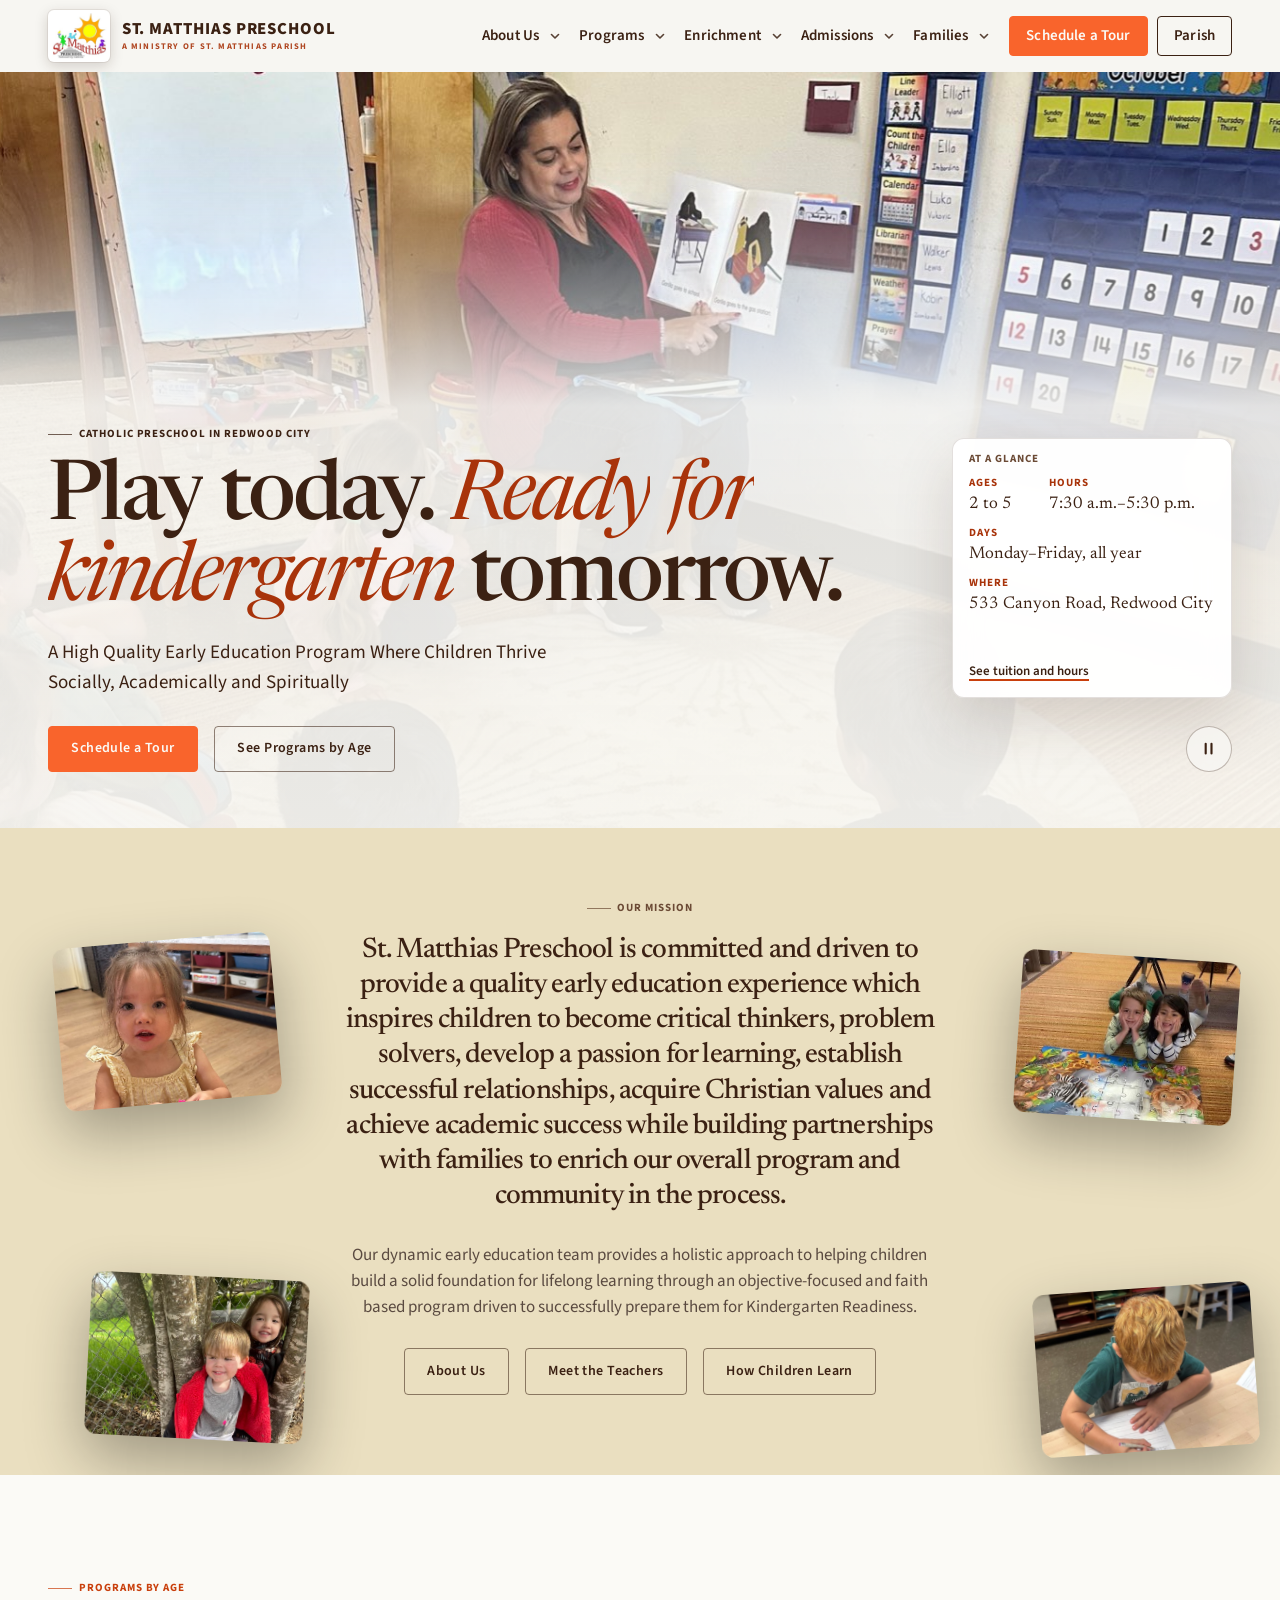
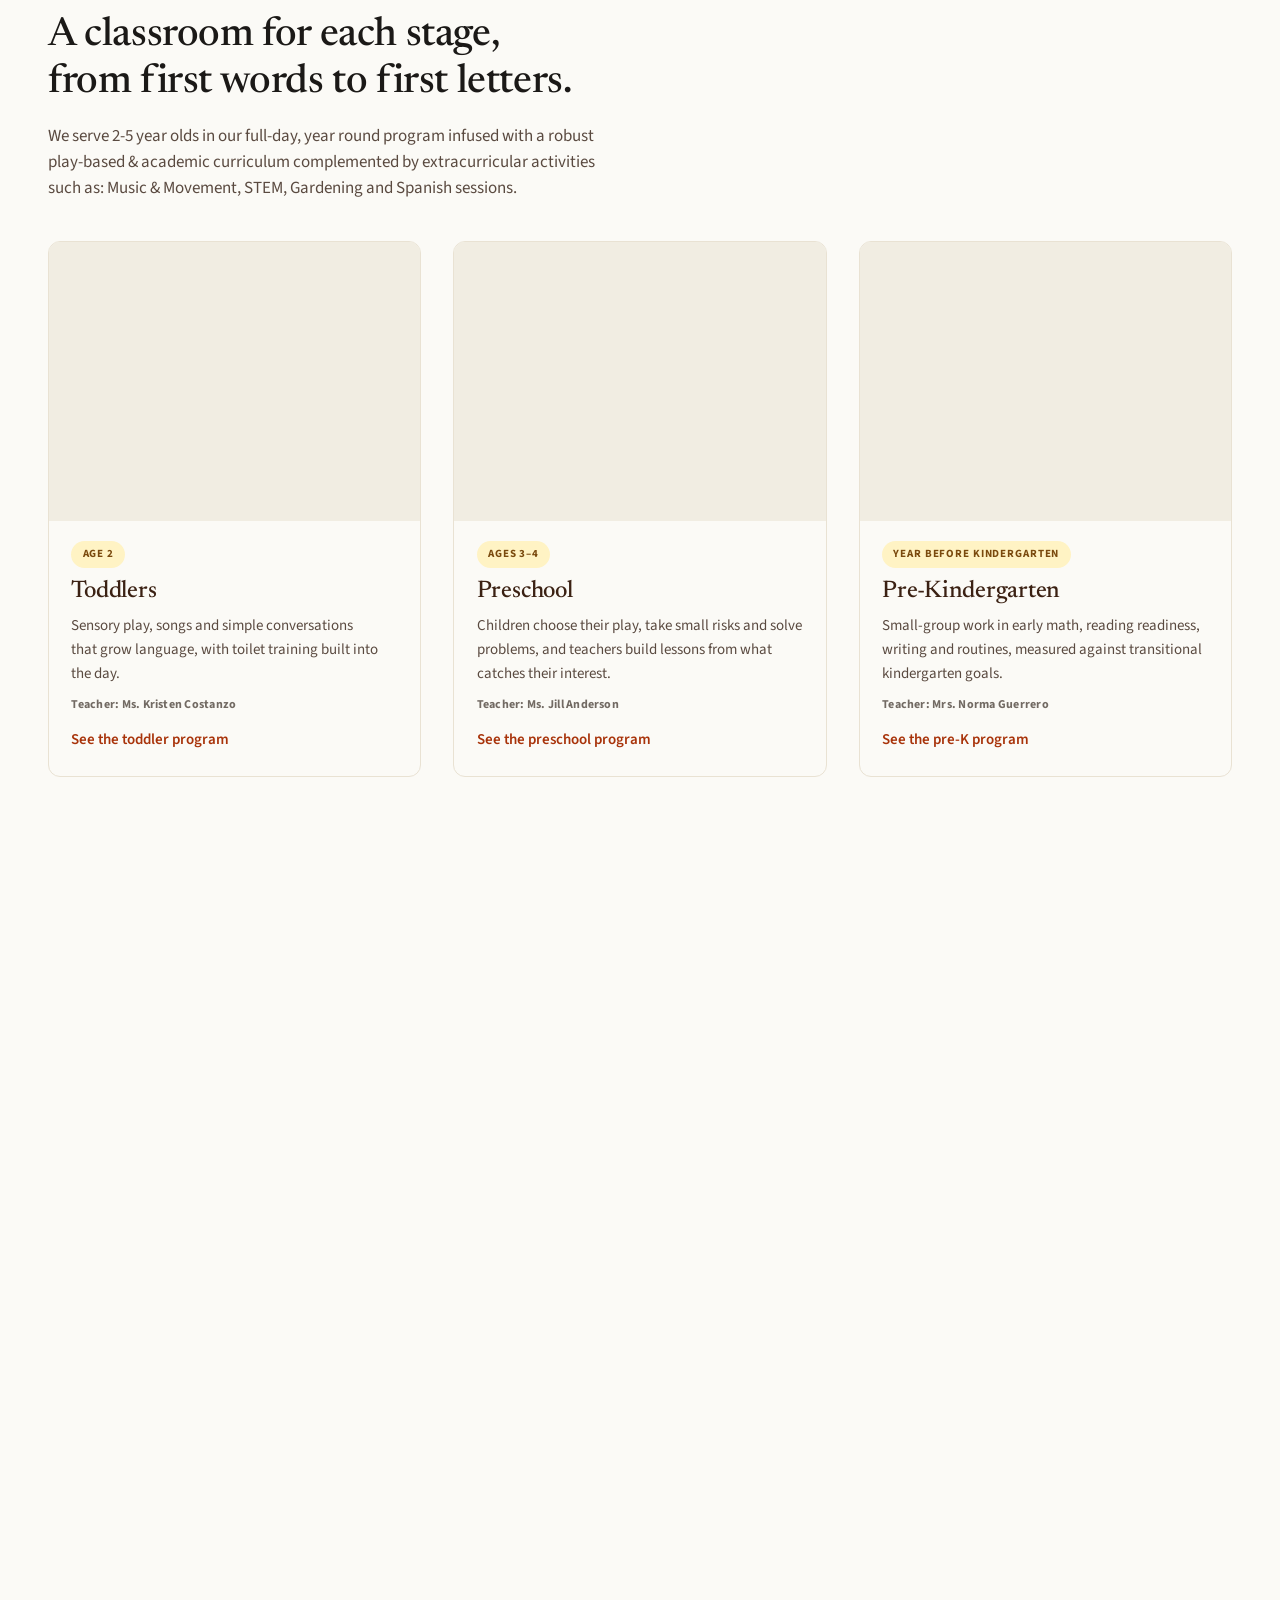
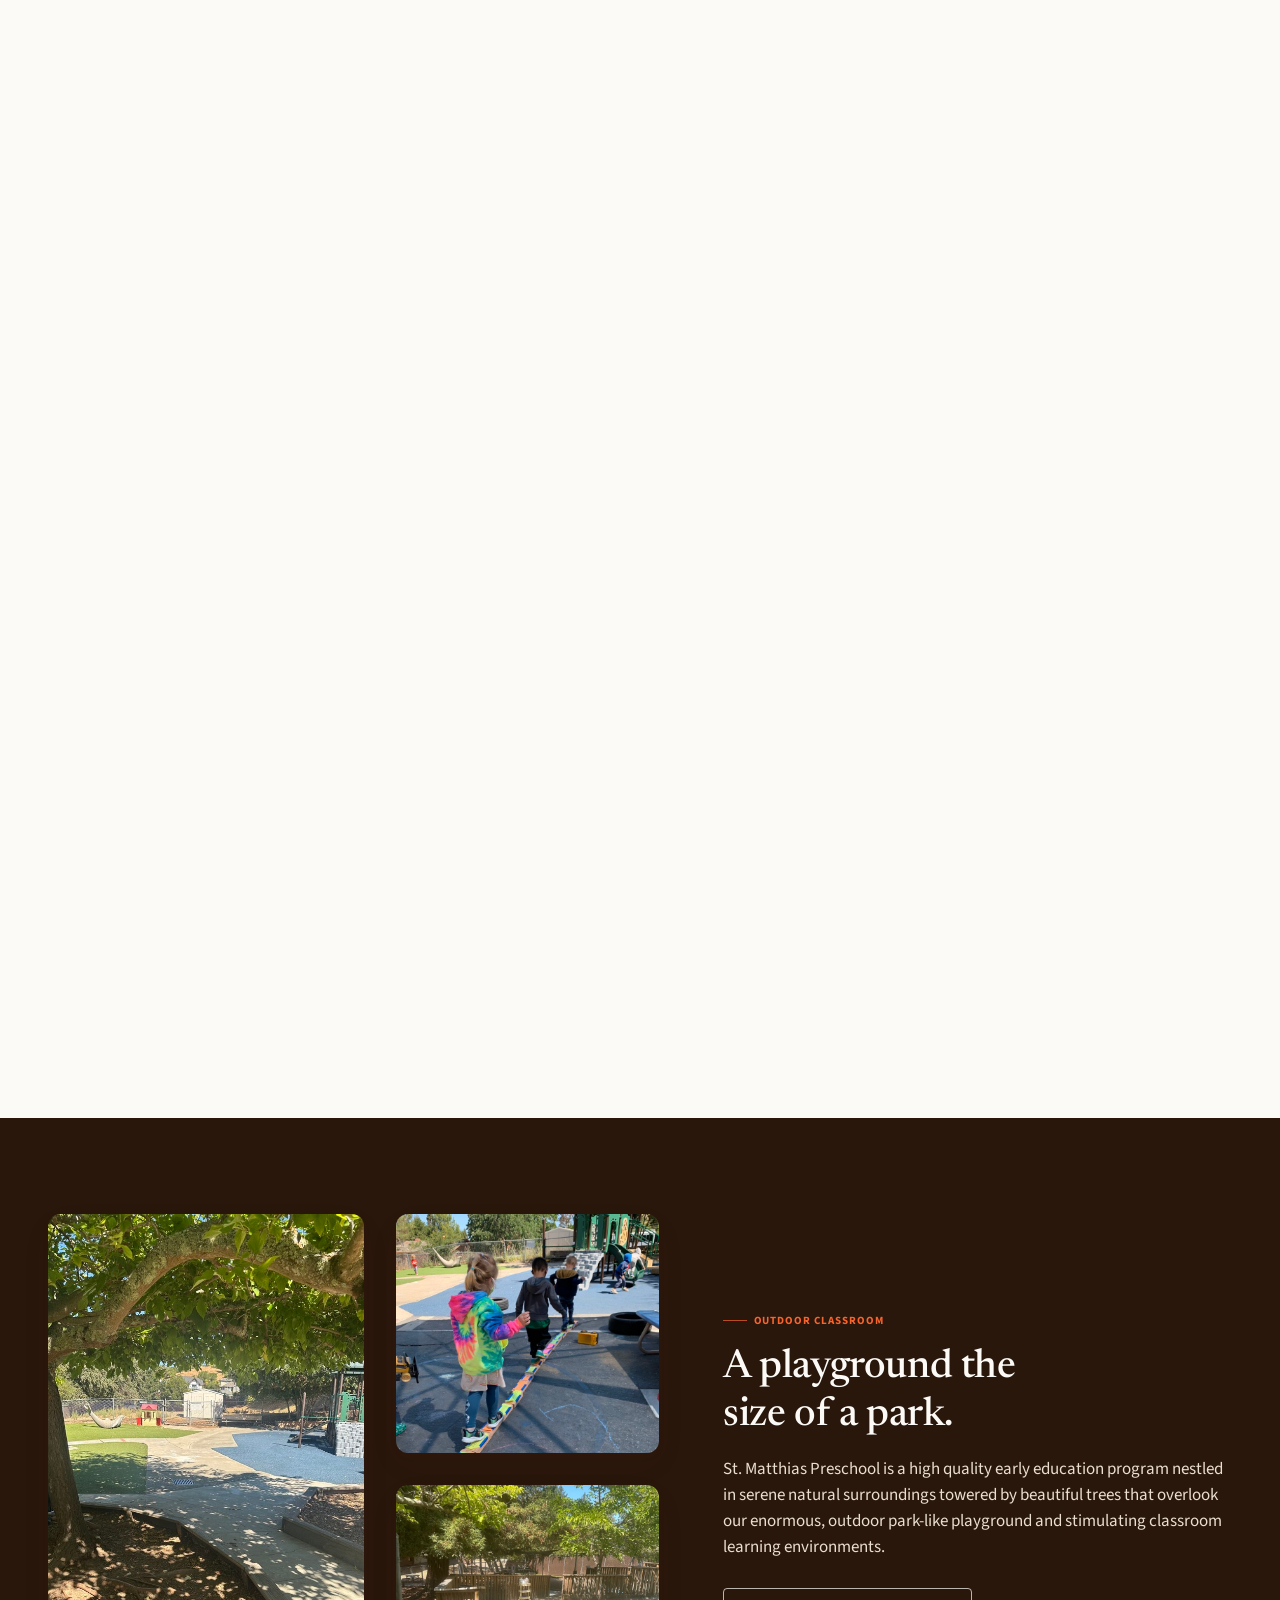
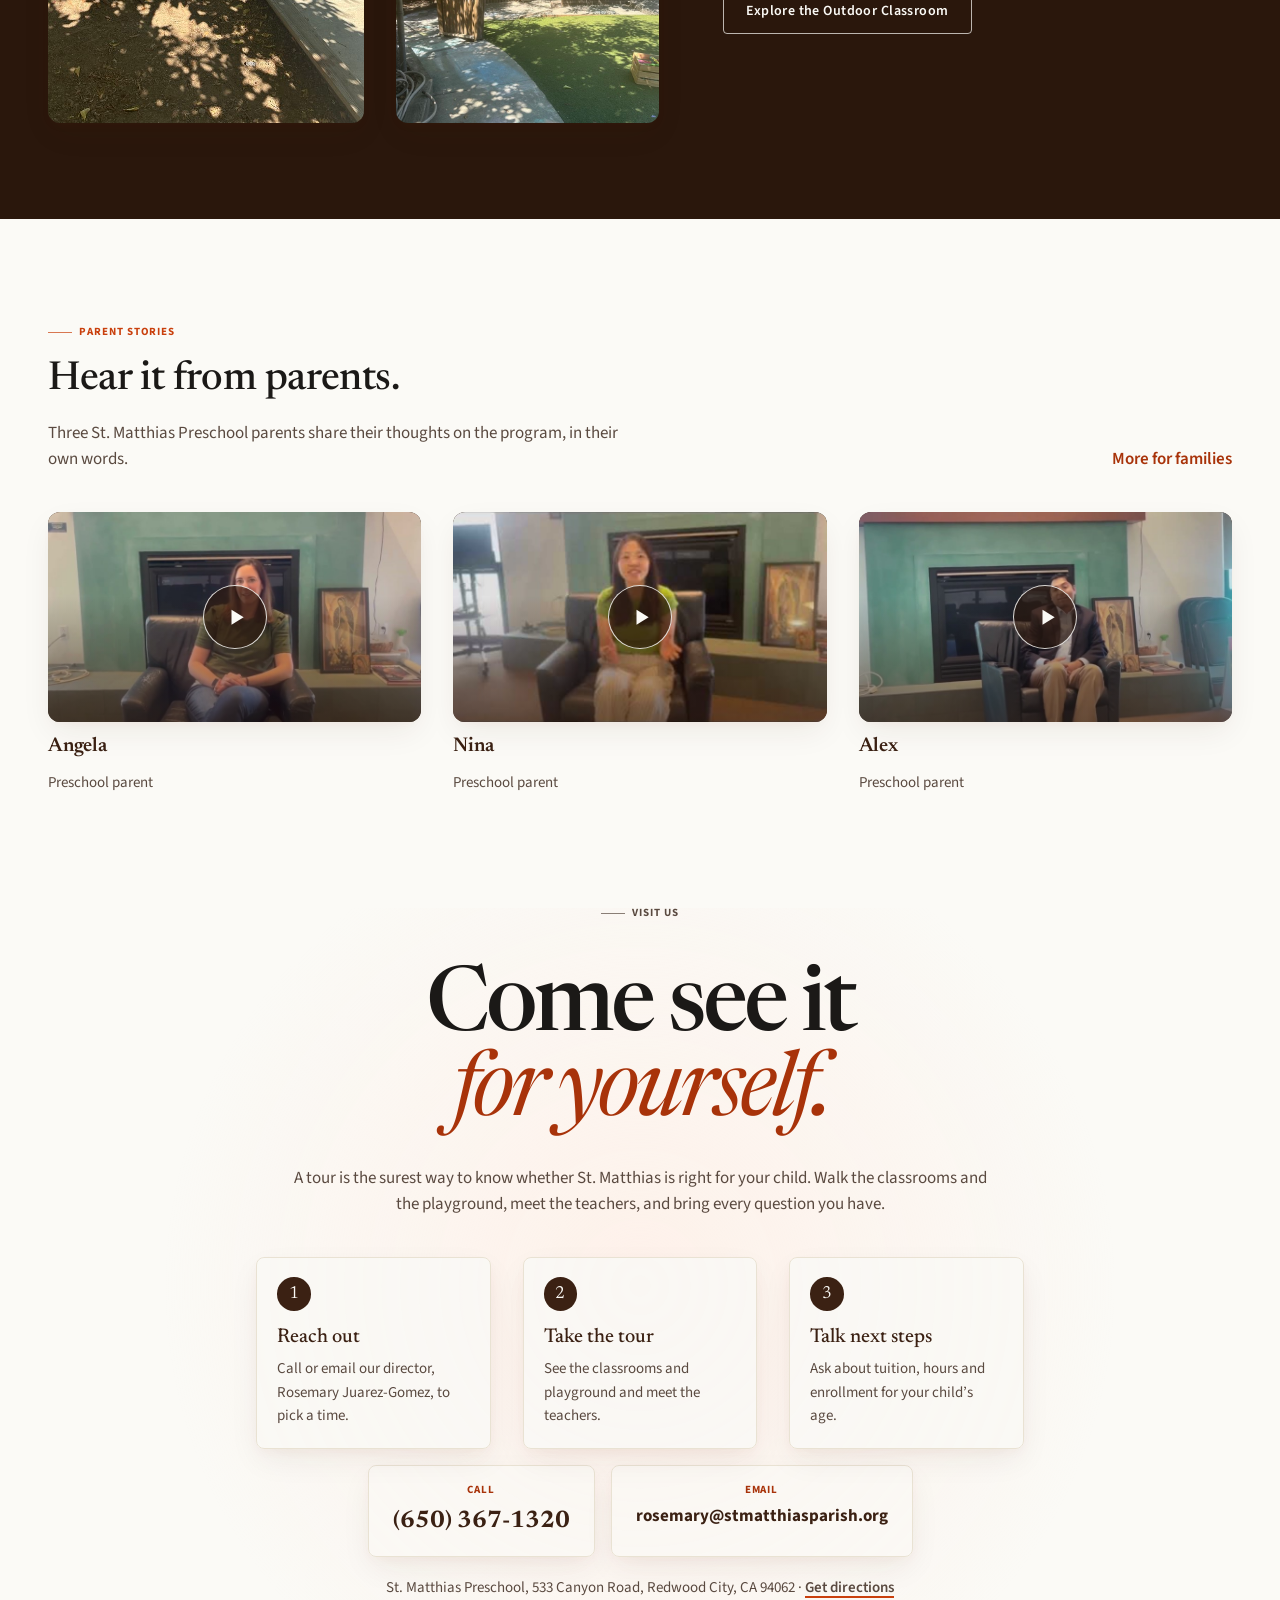
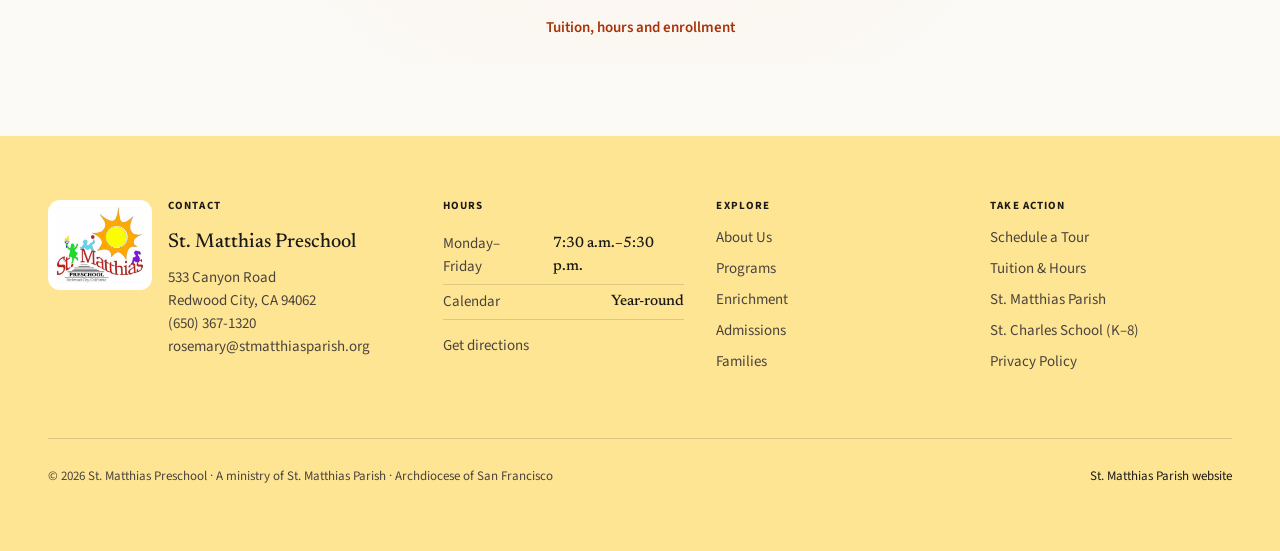
==== commit b2d743ef: "Rework homepage photos, mission band, hero fade and facts box - Programs by age cards keep their pla" ====
--- a/index.html
+++ b/index.html
@@ -163,20 +163,19 @@
 
     <!-- Photo flight (parish feature): three mission photos travel down onto the three Programs by age cards. js/preschool.js -->
     <div class="ministry-flight" data-ministry-flight aria-hidden="true">
-      <img class="flight-image" data-flight-image data-flight-from=".mission-image.mi-1" src="/images/photos/flashlight-reading.jpg" width="1000" height="929" alt="" loading="lazy" decoding="async" style="object-position: 50% 0%">
-      <img class="flight-image" data-flight-image data-flight-from=".mission-image.mi-5" src="/images/photos/chalk-wall.jpg" width="1000" height="607" alt="" loading="lazy" decoding="async">
-      <img class="flight-image" data-flight-image data-flight-from=".mission-image.mi-4" src="/images/photos/playhouse.jpg" width="750" height="1000" alt="" loading="lazy" decoding="async" style="object-position: 50% 10%">
+      <img class="flight-image" data-flight-image data-flight-from=".mission-image.mi-1" src="/images/photos/play-dough.jpg" width="853" height="1000" alt="" loading="lazy" decoding="async" style="object-position: 50% 0%">
+      <img class="flight-image" data-flight-image data-flight-from=".mission-image.mi-2" src="/images/photos/floor-puzzle.jpg" width="405" height="540" alt="" loading="lazy" decoding="async" style="object-position: 50% 25%">
+      <img class="flight-image" data-flight-image data-flight-from=".mission-image.mi-4" src="/images/photos/writing-letters.jpg" width="1000" height="832" alt="" loading="lazy" decoding="async" style="object-position: 50% 0%">
     </div>
 
     <!-- 2. Mission: the parish word-light band, with preschool photos -->
     <section class="mission-scroll on-dark" id="mission" data-word-light aria-labelledby="mission-title">
       <div class="mission-sticky">
         <div class="mission-images">
-          <img class="mission-image mi-1" src="/images/photos/flashlight-reading.jpg" width="1000" height="929" alt="A boy reads a picture book by flashlight under a blanket." loading="lazy" style="object-position: 50% 0%">
-          <img class="mission-image mi-5" src="/images/photos/chalk-wall.jpg" width="1000" height="607" alt="Children draw with chalk on an outdoor wall." loading="lazy">
-          <img class="mission-image mi-4" src="/images/photos/playhouse.jpg" width="750" height="1000" alt="Two children in dress-up crowns play inside a playhouse." loading="lazy" style="object-position: 50% 10%">
+          <img class="mission-image mi-1" src="/images/photos/play-dough.jpg" width="853" height="1000" alt="A toddler shapes pink play dough at a classroom table." loading="lazy" style="object-position: 50% 0%">
+          <img class="mission-image mi-2" src="/images/photos/floor-puzzle.jpg" width="405" height="540" alt="Two children rest their chins in their hands behind the jungle floor puzzle they finished." loading="lazy" style="object-position: 50% 25%">
+          <img class="mission-image mi-4" src="/images/photos/writing-letters.jpg" width="1000" height="832" alt="A pre-kindergartner traces letters on a handwriting sheet." loading="lazy" style="object-position: 50% 0%">
           <img class="mission-image mi-3" src="/images/photos/tree-friends.jpg" width="750" height="1000" alt="Two children smile from between the trunks of a tree on the playground." loading="lazy" style="object-position: 50% 10%">
-          <img class="mission-image mi-2" src="/images/photos/wheelbarrow.jpg" width="750" height="1000" alt="A boy in a paper crown pushes a toy wheelbarrow across the playground." loading="lazy" style="object-position: 50% 10%">
         </div>
         <div class="container mission-copy">
           <p class="overline">Our mission</p>
--- a/css/preschool.css
+++ b/css/preschool.css
@@ -210,9 +210,15 @@
 .home-hero.is-paused .home-hero-slide img { animation-play-state: paused; }
 .home-hero-media::after {
   content: ""; position: absolute; inset: 0;
-  background:
-    linear-gradient(180deg, rgba(247, 246, 242, .5) 0%, rgba(247, 246, 242, .3) 32%, rgba(247, 246, 242, .7) 62%, rgba(247, 246, 242, .92) 100%),
-    linear-gradient(90deg, rgba(247, 246, 242, .85) 0%, rgba(247, 246, 242, .55) 45%, rgba(247, 246, 242, 0) 72%);
+  /* Clear photo at the top, feathering into off-white just above the text and staying
+     nearly solid behind it. --hero-solid (distance from the bottom up to just above the
+     first line of text) is measured by js/preschool.js; 55% is the no-JS fallback. */
+  background: linear-gradient(to top,
+    rgba(247, 246, 242, .95) 0,
+    rgba(247, 246, 242, .9) var(--hero-solid, 55%),
+    rgba(247, 246, 242, .55) calc(var(--hero-solid, 55%) + 90px),
+    rgba(247, 246, 242, .18) calc(var(--hero-solid, 55%) + 190px),
+    rgba(247, 246, 242, 0) calc(var(--hero-solid, 55%) + 260px));
 }
 .home-hero-inner {
   position: relative;
@@ -248,9 +254,8 @@
    bottom, level with Schedule a Tour / See Programs by Age and flush right with the box. */
 .hero-side { display: flex; flex-direction: column; align-items: flex-end; gap: var(--s-md); }
 .hero-side .hero-facts { align-self: stretch; }
-/* From tablet up, the headline lines and the right column share one grid: the box
-   spans the overline, headline and subtitle rows (top level with the overline, bottom
-   level with the subtitle's last line); the pause button shares the buttons' row. */
+/* From tablet up, the headline lines and the right column share one grid: the box ends
+   level with the subtitle's last line; the pause button shares the buttons' row. */
 @media (min-width: 768px) {
   .home-hero-inner { grid-template-columns: minmax(0, 1fr) auto; grid-auto-rows: auto; row-gap: 0; column-gap: var(--s-xl); }
   .hero-copy, .hero-side { display: contents; }
@@ -259,11 +264,13 @@
   .hero-copy > h1 { grid-row: 2; }
   .hero-copy > .lede { grid-row: 3; }
   .hero-copy > .btn-row { grid-row: 4; }
+  /* Box is only as tall as its contents (the link sits ~46px under the address) and its
+     bottom lines up with the last line of the subtitle. */
   .hero-side .hero-facts {
-    grid-column: 2; grid-row: 1 / 4; align-self: stretch; width: 17.5rem;
+    grid-column: 2; grid-row: 1 / 4; align-self: end; width: 17.5rem;
     display: flex; flex-direction: column;
   }
-  .hero-side .hero-facts .link-arrow { margin-top: auto; padding-top: .75rem; align-self: flex-start; }
+  .hero-side .hero-facts .link-arrow { margin-top: 2.85rem; align-self: flex-start; }
   .hero-side .hero-toggle { grid-column: 2; grid-row: 4; justify-self: end; align-self: end; }
 }
 
@@ -423,9 +430,6 @@
 @media (max-width: 767px) {
   .home-hero { min-height: 0; }
   .home-hero-inner { padding-top: calc(var(--header-h) + 9rem); padding-bottom: 4.75rem; }
-  .home-hero-media::after {
-    background: linear-gradient(180deg, rgba(247, 246, 242, .35) 0%, rgba(247, 246, 242, .78) 22%, rgba(247, 246, 242, .88) 45%, rgba(247, 246, 242, .95) 72%, #F7F6F2 100%);
-  }
   .hero-facts dd { font-size: var(--body-lg); }
 }
 
@@ -445,6 +449,51 @@
 
 /* Home mission band: the full official mission statement is ~60 words, so it sets smaller than the parish's short line. */
 .mission-copy h2.is-long { width: min(30em, 86vw); font-size: clamp(1.55rem, 2.2vw, 2.5rem); line-height: 1.25; }
+/* Keep every word clear of the photos: the text sits in a center column, and the photos
+   (each at most 10vw - 40px + one photo width in from the edge) stay in the side margins. */
+@media (min-width: 768px) {
+  .mission-copy { --mission-col: calc(100vw - 2 * (10vw - 40px + clamp(8.5rem, 17vw, 15rem) + 1.75rem)); }
+  .mission-copy h2.is-long { width: min(30em, var(--mission-col)); }
+  .mission-copy > .mission-support { max-width: min(43rem, var(--mission-col)); }
+  .mission-links { max-width: var(--mission-col); margin-inline: auto; }
+}
+/* Mission band sized to its content (not a full screen), so there is no tall empty band
+   above "Our mission". Top photos sit beside the start of the statement, bottom photos near
+   the bottom edge. The photo flight reads these positions, so it starts from wherever they are. */
+@media (min-width: 768px) {
+  .mission-scroll { height: auto; }
+  .mission-sticky { height: auto; min-height: 0; padding-block: 4.5rem 5rem; }
+  .mission-copy { position: relative; inset: auto; min-height: 0; }
+  .mission-image.mi-1 { top: 7rem; }
+  .mission-image.mi-2 { top: 8rem; }
+  .mission-image.mi-3 { bottom: 2.25rem; }
+  .mission-image.mi-4 { bottom: 1.5rem; }
+}
+@media (max-width: 767px) {
+  .mission-sticky { min-height: 0; padding-block: 4rem; }
+  .mission-copy { min-height: 0; }
+  .mission-images { margin-bottom: var(--s-xl); }
+  .mission-image:last-child { grid-column: auto; width: 100%; }  /* four photos: a 2 × 2 grid */
+}
+/* Home "Outdoor classroom": dark brown ground with light text.
+   On #2A170C: heading #FBFAF6 16.4:1, body #E9DECF 12.9:1, orange label #F9642C 5.6:1. */
+#outdoors { background: var(--navy-deep); color: var(--stone-parchment); }
+#outdoors .overline { color: var(--btn-orange); }
+#outdoors .h-xl { color: var(--stone-parchment); }
+#outdoors .copy { color: #E9DECF; }
+#outdoors .btn-secondary { --btn-fg: var(--stone-parchment); --btn-bd: rgba(251, 250, 246, .7); }
+#outdoors .btn-secondary:hover { --btn-bg: rgba(251, 250, 246, .12); --btn-bd: var(--stone-parchment); }
+
+/* Home: half the gap between Parent stories and Visit us. The gap was two section paddings
+   plus ~28px of card spacing; each padding drops by (padding + 14px) / 2, halving the total. */
+#stories { padding-bottom: calc(var(--section-pad) / 2 - 7px); }
+#visit { padding-top: calc(var(--section-pad) / 2 - 7px); }
+/* Short windows: a little smaller so the narrower column still fits the screen height. */
+@media (min-width: 768px) and (max-height: 700px) {
+  .mission-copy h2.is-long { font-size: clamp(1.2rem, 1.9vw, 1.6rem); }
+  .mission-copy > .mission-support { margin-top: var(--s-md); font-size: var(--body-md); }
+  .mission-copy .mission-links { margin-top: var(--s-md); }
+}
 @media (max-width: 767px) {
   .mission-copy h2.is-long { width: 92vw; font-size: clamp(1.35rem, 5.4vw, 1.8rem); }
 }
